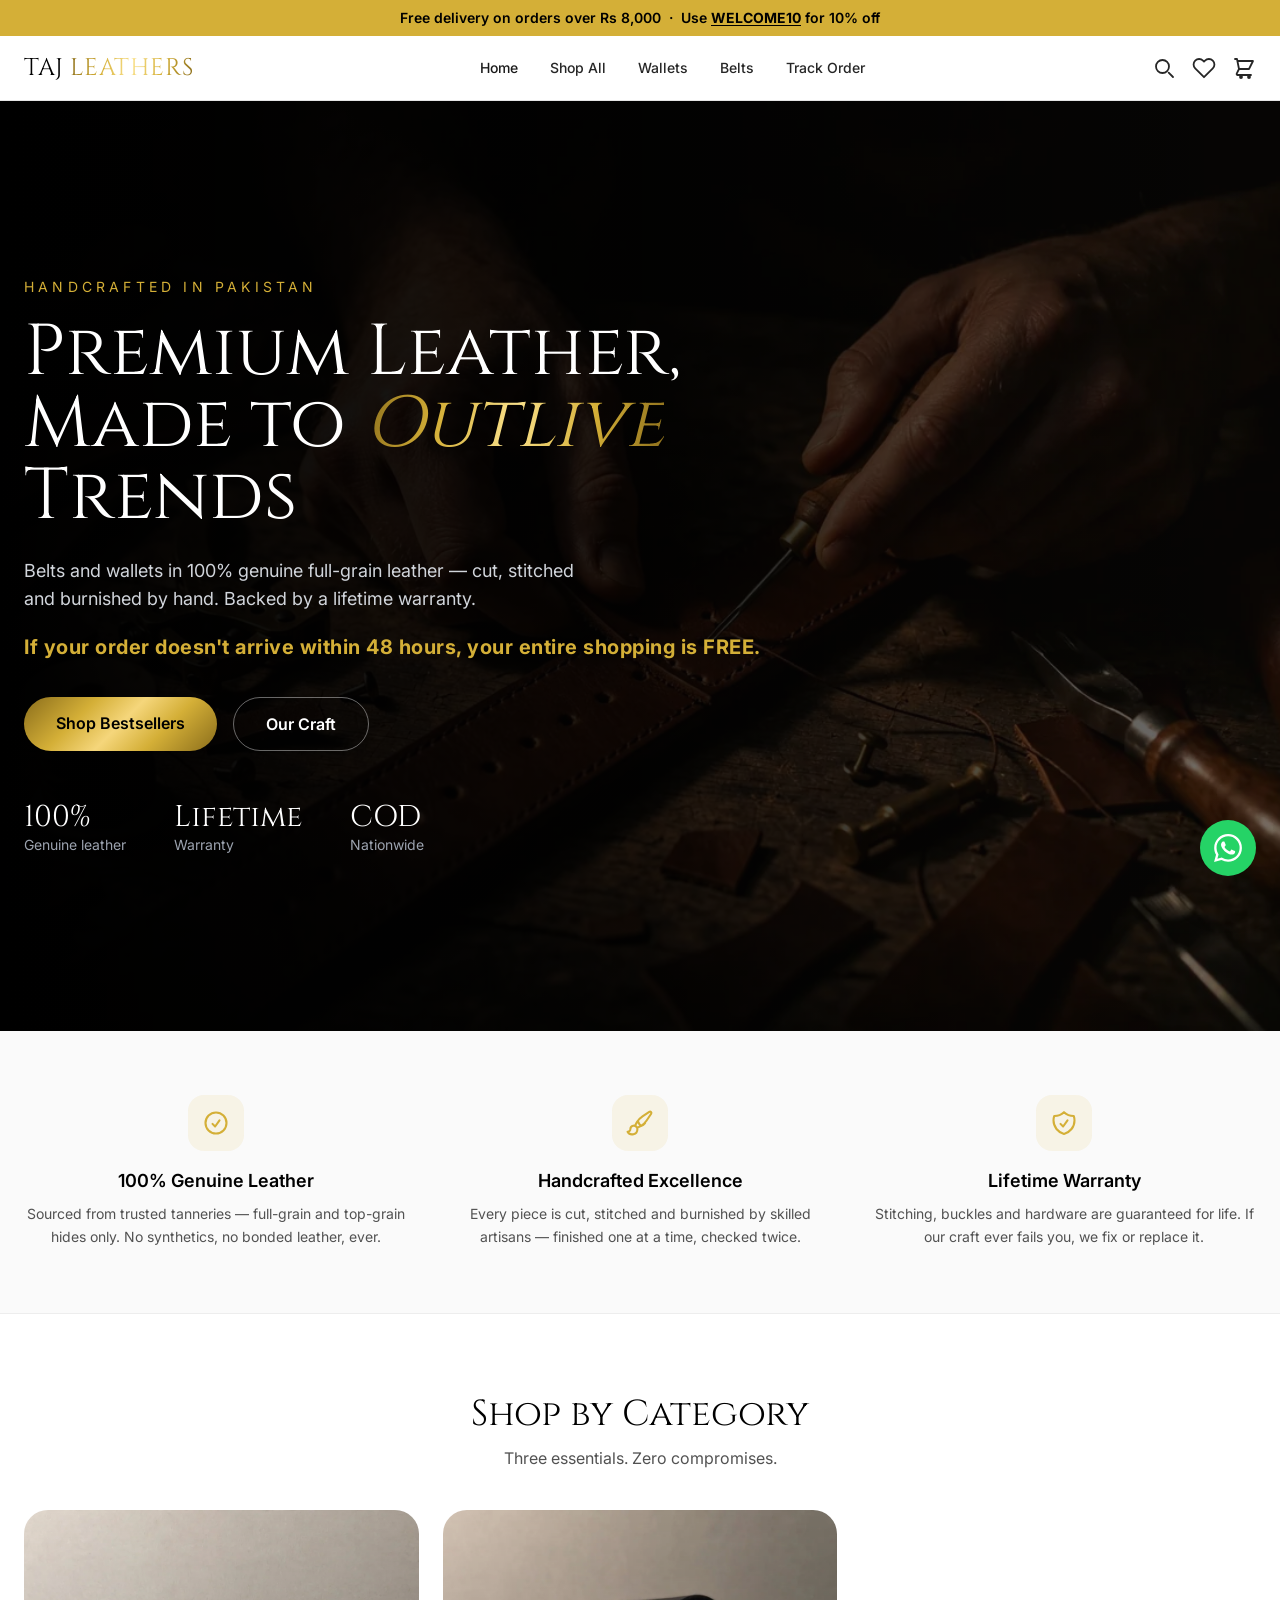
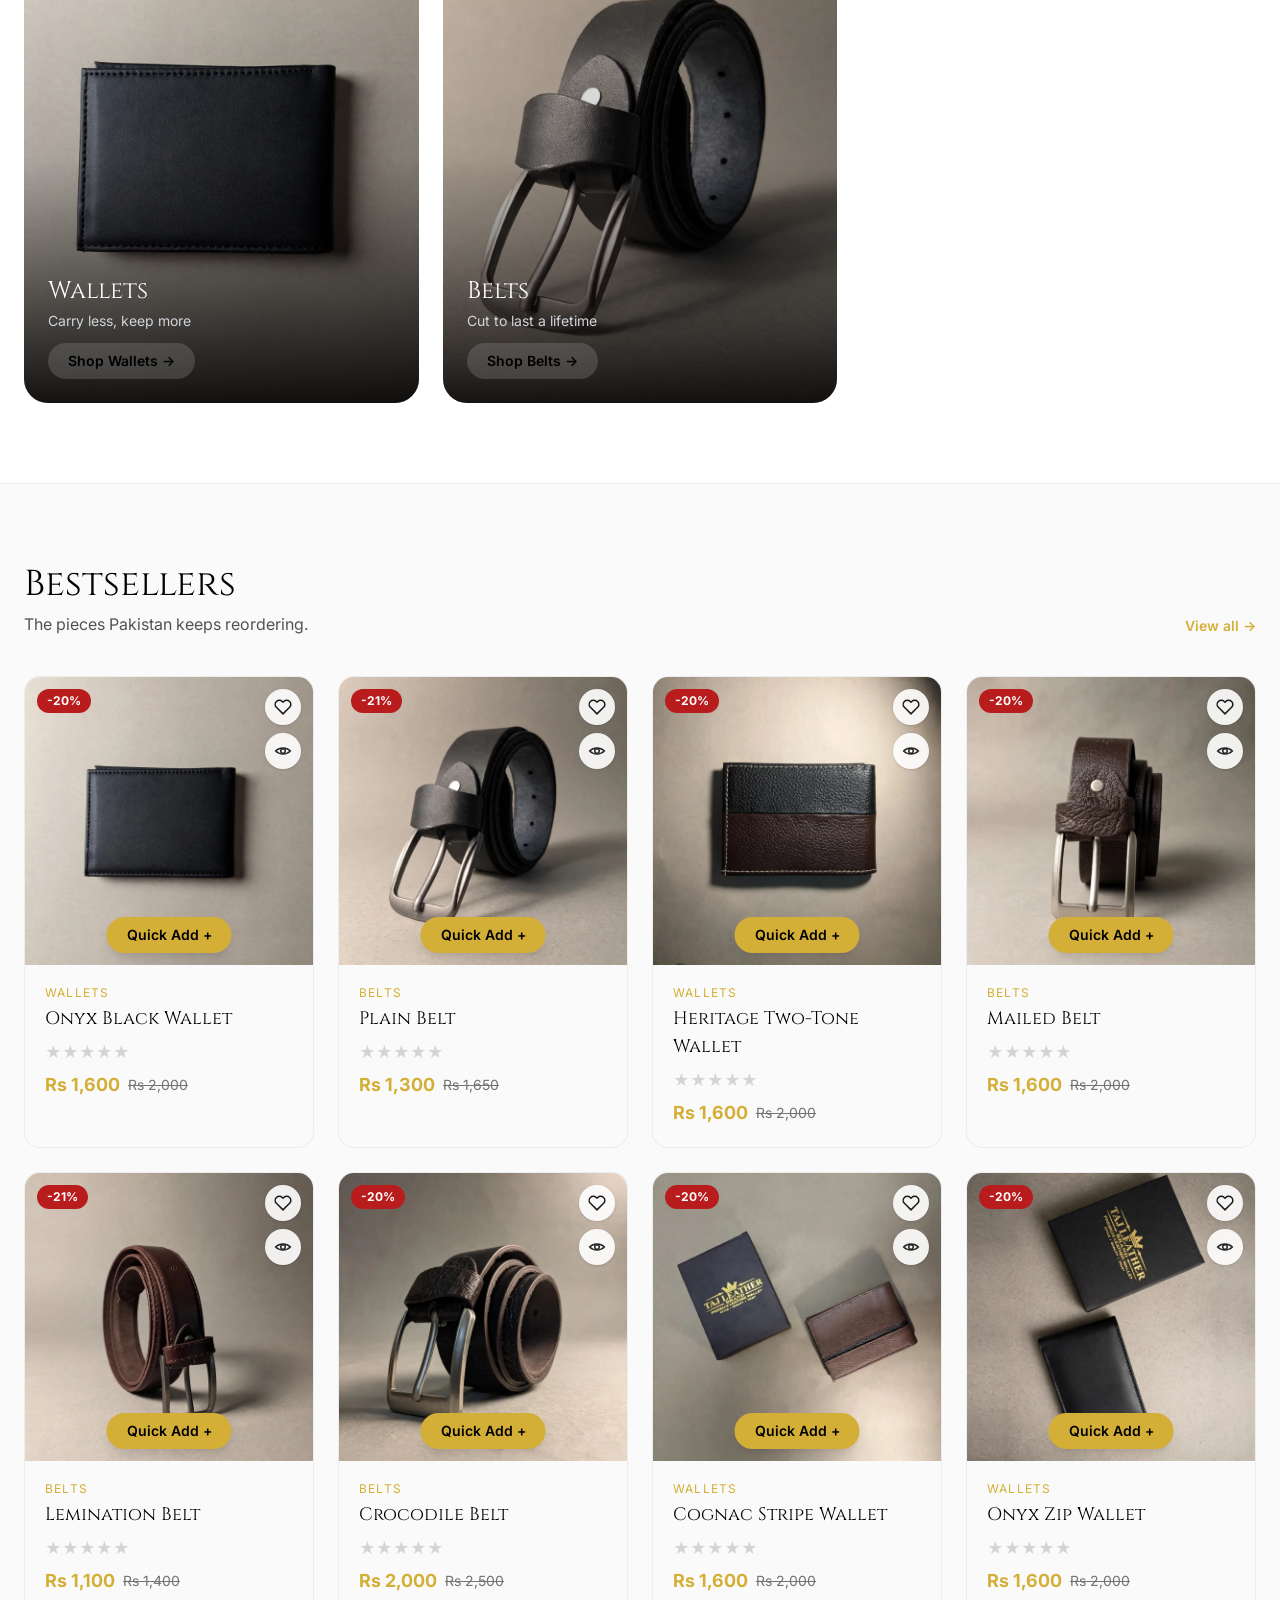
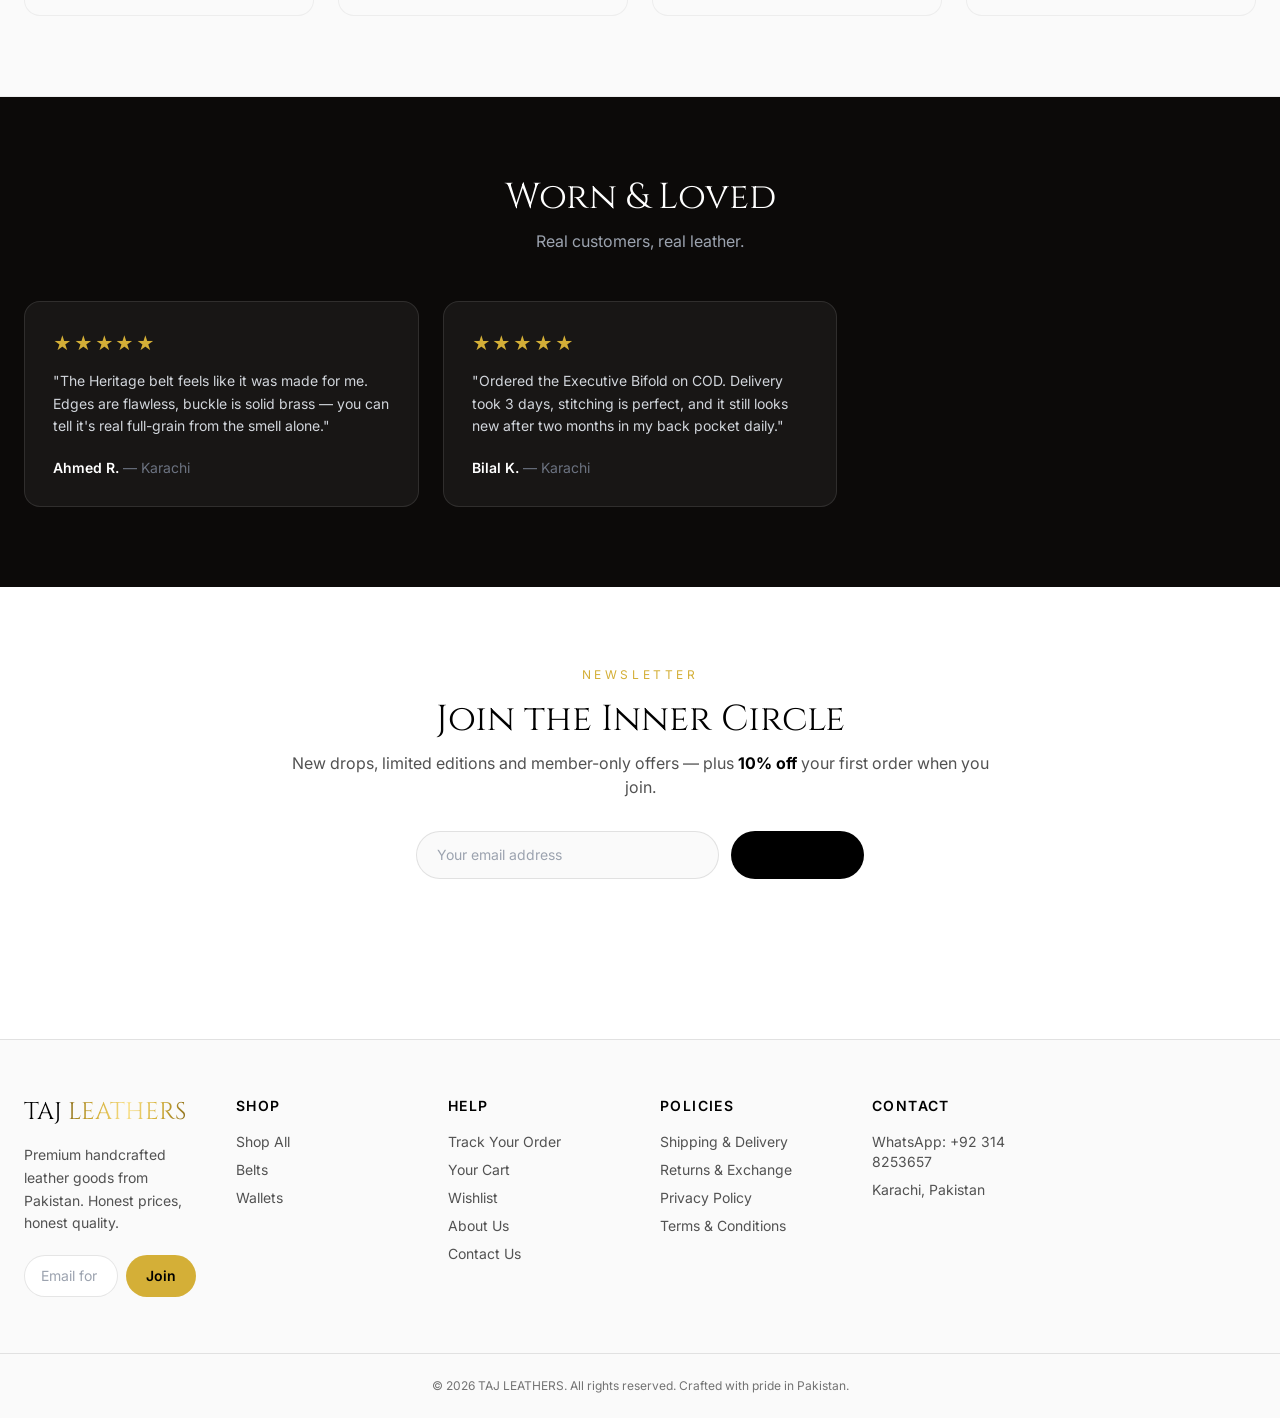
==== index.html @ 6cbc3311 "Render-blocking: fonts async (print+onload, gstatic preconnect), mobile.css media-gated with desktop" ====
<!DOCTYPE html>
<html lang="en">
<head>
<meta charset="UTF-8">
<meta name="viewport" content="width=device-width, initial-scale=1.0">
<title>TAJ LEATHERS — Premium Handcrafted Leather Belts, Wallets & Straps</title>
<meta name="description" content="TAJ LEATHERS — premium handcrafted leather belts and wallets. 100% genuine full-grain leather, lifetime warranty, cash on delivery across Pakistan.">
<meta property="og:type" content="website">
<meta property="og:site_name" content="TAJ LEATHERS">
<meta property="og:title" content="TAJ LEATHERS — Premium Handcrafted Leather Belts, Wallets & Straps">
<meta property="og:description" content="100% genuine full-grain leather goods, handcrafted in Pakistan. Lifetime warranty, cash on delivery nationwide.">
<meta property="og:image" content="https://tajleathers.pk/assets/img/hero.webp">
<meta property="og:url" content="https://tajleathers.pk/">
<meta name="twitter:card" content="summary_large_image">
<meta name="twitter:title" content="TAJ LEATHERS — Premium Handcrafted Leather Belts, Wallets & Straps">
<meta name="twitter:description" content="100% genuine full-grain leather goods, handcrafted in Pakistan. Lifetime warranty, cash on delivery nationwide.">
<meta name="twitter:image" content="https://tajleathers.pk/assets/img/hero.webp">
<link rel="canonical" href="https://tajleathers.pk/">
<link rel="icon" type="image/x-icon" href="assets/favicon.ico">
<link rel="apple-touch-icon" href="assets/apple-touch-icon.png">
<link rel="preload" as="image" href="assets/img/hero.webp" fetchpriority="high">
<link rel="stylesheet" href="assets/css/styles.css">
<style>/* mobile shell hidden on desktop; mobile.css shows it below 480px */.m-app{display:none}</style>
<link rel="stylesheet" href="assets/css/mobile.css" media="(max-width:480px)">
<link rel="preconnect" href="https://fonts.googleapis.com">
<link rel="preconnect" href="https://fonts.gstatic.com" crossorigin>
<link href="https://fonts.googleapis.com/css2?family=Cinzel:wght@500;600;700&family=Inter:wght@400;500;600;700&display=swap" rel="stylesheet" media="print" onload="this.media='all'">
<noscript><link href="https://fonts.googleapis.com/css2?family=Cinzel:wght@500;600;700&family=Inter:wght@400;500;600;700&display=swap" rel="stylesheet"></noscript>
<style>
  body { font-family: 'Inter', sans-serif; background: #ffffff; }
  .font-serif { font-family: 'Cinzel', serif; }
  .reveal { opacity: 0; transform: translateY(28px); transition: opacity .7s ease, transform .7s ease; }
  .reveal.visible { opacity: 1; transform: none; }
</style>
</head>
<body class="text-[#1a1a1a]">
<div id="site-header"></div>

<!-- HERO -->
<section class="desk-sec relative overflow-hidden bg-[#0c0a09]">
  <img src="assets/img/hero.webp" alt="Handcrafted leather goods" fetchpriority="high" decoding="async" width="1200" height="800" class="absolute inset-0 w-full h-full object-cover opacity-45">
  <div class="absolute inset-0 bg-gradient-to-r from-black via-black/70 to-transparent"></div>
  <div class="relative max-w-7xl mx-auto px-4 sm:px-6 py-32 sm:py-44">
    <p class="text-[#D4AF37] uppercase tracking-[0.3em] text-xs sm:text-sm mb-5">Handcrafted in Pakistan</p>
    <h1 class="font-serif text-5xl sm:text-6xl lg:text-7xl text-white leading-tight max-w-2xl">
      Premium Leather,<br>Made to <span class="gold-shine-text italic">Outlive</span> Trends
    </h1>
    <p class="mt-6 text-gray-300 text-base sm:text-lg max-w-xl leading-relaxed">
      Belts and wallets in 100% genuine full-grain leather —
      cut, stitched and burnished by hand. Backed by a lifetime warranty.
    </p>
    <p class="mt-5 text-[#D4AF37] font-bold text-lg sm:text-xl tracking-wide">If your order doesn't arrive within 48 hours, your entire shopping is FREE.</p>
    <div class="mt-9 flex flex-wrap gap-4">
      <a href="leathers.html" class="gold-shine-bg gold-shine-btn text-black font-semibold px-8 py-3.5 rounded-full hover:bg-[#B8860B] transition">Shop Bestsellers</a>
      <a href="about.html" class="border border-white/40 text-white font-semibold px-8 py-3.5 rounded-full hover:border-[#D4AF37] hover:text-[#D4AF37] transition">Our Craft</a>
    </div>
    <div class="mt-12 flex gap-8 sm:gap-12 text-sm">
      <div><p class="font-serif text-2xl sm:text-3xl text-white">100%</p><p class="text-gray-400">Genuine leather</p></div>
      <div><p class="font-serif text-2xl sm:text-3xl text-white">Lifetime</p><p class="text-gray-400">Warranty</p></div>
      <div><p class="font-serif text-2xl sm:text-3xl text-white">COD</p><p class="text-gray-400">Nationwide</p></div>
    </div>
  </div>
</section>

<!-- WHY CHOOSE US -->
<section class="desk-sec bg-[#fafafa] border-b border-black/5 reveal">
  <div class="max-w-7xl mx-auto px-4 sm:px-6 py-16 grid grid-cols-1 sm:grid-cols-3 gap-10 text-center">
    <div>
      <div class="w-14 h-14 mx-auto rounded-2xl bg-[#D4AF37]/10 flex items-center justify-center mb-4">
        <svg class="w-7 h-7 text-[#D4AF37]" fill="none" stroke="currentColor" stroke-width="1.8" viewBox="0 0 24 24"><path stroke-linecap="round" stroke-linejoin="round" d="M9 12.75L11.25 15 15 9.75M21 12a9 9 0 11-18 0 9 9 0 0118 0z"/></svg>
      </div>
      <h2 class="text-[#000000] font-semibold text-lg mb-2">100% Genuine Leather</h2>
      <p class="text-[#525252] text-sm leading-relaxed">Sourced from trusted tanneries — full-grain and top-grain hides only. No synthetics, no bonded leather, ever.</p>
    </div>
    <div>
      <div class="w-14 h-14 mx-auto rounded-2xl bg-[#D4AF37]/10 flex items-center justify-center mb-4">
        <svg class="w-7 h-7 text-[#D4AF37]" fill="none" stroke="currentColor" stroke-width="1.8" viewBox="0 0 24 24"><path stroke-linecap="round" stroke-linejoin="round" d="M9.53 16.122a3 3 0 00-5.78 1.128 2.25 2.25 0 01-2.4 2.245 4.5 4.5 0 008.4-2.245c0-.399-.078-.78-.22-1.128zm0 0a15.998 15.998 0 003.388-1.62m-5.043-.025a15.994 15.994 0 011.622-3.395m3.42 3.42a15.995 15.995 0 004.764-4.648l3.876-5.814a1.151 1.151 0 00-1.597-1.597L14.146 6.32a15.996 15.996 0 00-4.648 4.764m3.42 3.42a6.776 6.776 0 01-2.4-3.42m2.4 3.42a6.776 6.776 0 003.42-2.4"/></svg>
      </div>
      <h2 class="text-[#000000] font-semibold text-lg mb-2">Handcrafted Excellence</h2>
      <p class="text-[#525252] text-sm leading-relaxed">Every piece is cut, stitched and burnished by skilled artisans — finished one at a time, checked twice.</p>
    </div>
    <div>
      <div class="w-14 h-14 mx-auto rounded-2xl bg-[#D4AF37]/10 flex items-center justify-center mb-4">
        <svg class="w-7 h-7 text-[#D4AF37]" fill="none" stroke="currentColor" stroke-width="1.8" viewBox="0 0 24 24"><path stroke-linecap="round" stroke-linejoin="round" d="M9 12.75L11.25 15 15 9.75m-3-7.036A11.959 11.959 0 013.598 6 11.99 11.99 0 003 9.749c0 5.592 3.824 10.29 9 11.623 5.176-1.332 9-6.03 9-11.622 0-1.31-.21-2.571-.598-3.751h-.152c-3.196 0-6.1-1.248-8.25-3.285z"/></svg>
      </div>
      <h2 class="text-[#000000] font-semibold text-lg mb-2">Lifetime Warranty</h2>
      <p class="text-[#525252] text-sm leading-relaxed">Stitching, buckles and hardware are guaranteed for life. If our craft ever fails you, we fix or replace it.</p>
    </div>
  </div>
</section>

<!-- CATEGORIES -->
<section class="desk-sec max-w-7xl mx-auto px-4 sm:px-6 py-20 reveal">
  <h2 class="font-serif text-3xl sm:text-4xl text-[#000000] text-center mb-3">Shop by Category</h2>
  <p class="text-[#525252] text-center mb-10">Three essentials. Zero compromises.</p>
  <div class="grid grid-cols-1 sm:grid-cols-3 gap-6">
    <a href="category.html?section=leathers&cat=wallets" class="group relative rounded-3xl overflow-hidden aspect-[4/5]">
      <img src="assets/img/light/taj-wallet-1-closed-light.webp" alt="Wallets" class="w-full h-full object-cover group-hover:scale-105 transition-transform duration-500">
      <div class="absolute inset-0 bg-gradient-to-t from-black/90 via-black/20 to-transparent"></div>
      <div class="absolute bottom-0 p-6">
        <h3 class="font-serif text-2xl text-white mb-1">Wallets</h3>
        <p class="text-gray-300 text-sm mb-3">Carry less, keep more</p>
        <span class="inline-block bg-white/15 backdrop-blur text-black text-sm font-semibold px-5 py-2 rounded-full group-hover:bg-[#D4AF37] transition">Shop Wallets →</span>
      </div>
    </a>
    <a href="category.html?section=leathers&cat=belts" class="group relative rounded-3xl overflow-hidden aspect-[4/5]">
      <img src="assets/img/light/p6-belt-07-v2.webp" alt="Belts" class="w-full h-full object-cover group-hover:scale-105 transition-transform duration-500">
      <div class="absolute inset-0 bg-gradient-to-t from-black/90 via-black/20 to-transparent"></div>
      <div class="absolute bottom-0 p-6">
        <h3 class="font-serif text-2xl text-white mb-1">Belts</h3>
        <p class="text-gray-300 text-sm mb-3">Cut to last a lifetime</p>
        <span class="inline-block bg-white/15 backdrop-blur text-black text-sm font-semibold px-5 py-2 rounded-full group-hover:bg-[#D4AF37] transition">Shop Belts →</span>
      </div>
    </a>
  </div>
</section>

<!-- BESTSELLERS -->
<section class="desk-sec bg-[#fafafa] border-y border-black/5 reveal">
  <div class="max-w-7xl mx-auto px-4 sm:px-6 py-20">
    <div class="flex items-end justify-between mb-10">
      <div>
        <h2 class="font-serif text-3xl sm:text-4xl text-[#000000] mb-2">Bestsellers</h2>
        <p class="text-[#525252]">The pieces Pakistan keeps reordering.</p>
      </div>
      <a href="leathers.html" class="text-[#D4AF37] font-semibold text-sm hover:underline whitespace-nowrap">View all →</a>
    </div>
    <div id="best-grid" class="grid grid-cols-2 lg:grid-cols-4 gap-4 sm:gap-6"></div>
  </div>
</section>

<!-- TESTIMONIALS -->
<section class="desk-sec bg-[#0c0a09] reveal">
  <div class="max-w-7xl mx-auto px-4 sm:px-6 py-20">
    <h2 class="font-serif text-3xl sm:text-4xl text-white text-center mb-3">Worn &amp; Loved</h2>
    <p class="text-gray-400 text-center mb-12">Real customers, real leather.</p>
    <div class="grid grid-cols-1 md:grid-cols-3 gap-6">
      <div class="bg-white/5 border border-white/10 rounded-2xl p-7">
        <div class="text-[#D4AF37] mb-3 text-lg tracking-widest">★★★★★</div>
        <p class="text-gray-300 text-sm leading-relaxed mb-5">"The Heritage belt feels like it was made for me. Edges are flawless, buckle is solid brass — you can tell it's real full-grain from the smell alone."</p>
        <p class="text-white font-semibold text-sm">Ahmed R. <span class="text-gray-500 font-normal">— Karachi</span></p>
      </div>
      <div class="bg-white/5 border border-white/10 rounded-2xl p-7">
        <div class="text-[#D4AF37] mb-3 text-lg tracking-widest">★★★★★</div>
        <p class="text-gray-300 text-sm leading-relaxed mb-5">"Ordered the Executive Bifold on COD. Delivery took 3 days, stitching is perfect, and it still looks new after two months in my back pocket daily."</p>
        <p class="text-white font-semibold text-sm">Bilal K. <span class="text-gray-500 font-normal">— Karachi</span></p>
      </div>
    </div>
  </div>
</section>

<!-- NEWSLETTER -->
<section class="desk-sec reveal">
  <div class="max-w-3xl mx-auto px-4 sm:px-6 py-20 text-center">
    <p class="text-[#D4AF37] uppercase tracking-[0.3em] text-xs mb-4">Newsletter</p>
    <h2 class="font-serif text-3xl sm:text-4xl text-[#000000] mb-3">Join the Inner Circle</h2>
    <p class="text-[#525252] mb-8">New drops, limited editions and member-only offers — plus <strong class="text-[#000000]">10% off</strong> your first order when you join.</p>
    <form id="home-news" class="flex flex-col sm:flex-row gap-3 max-w-md mx-auto" onsubmit="return homeNews(event)">
      <input type="email" required placeholder="Your email address" class="flex-1 bg-[#fafafa] border border-black/10 rounded-full px-5 py-3 text-sm focus:outline-none focus:border-[#D4AF37]">
      <button class="bg-[#000000] text-black font-semibold px-7 py-3 rounded-full hover:bg-[#D4AF37] transition whitespace-nowrap">Subscribe</button>
    </form>
    <p id="home-news-ok" class="hidden text-[#D4AF37] text-sm mt-4 font-medium">Welcome to the circle! Use code <strong>WELCOME10</strong> at checkout.</p>
  </div>
</section>

<div id="site-footer"></div>
<div class="m-app m-home" id="m-home"></div>
<script src="assets/js/products.js"></script>
<script src="assets/js/store.js"></script>
<script src="assets/js/app.js"></script>
<script>
renderChrome("gateway");
// bestsellers: mix across categories
(function () {
  const picks = ["wallet-onyx", "belt-plain", "wallet-twotone", "belt-mailed", "belt-lemination", "belt-crocodile", "wallet-stripe", "wallet-onyx-zip"];
  const grid = document.getElementById("best-grid");
  grid.innerHTML = picks.map(id => {
    const p = PRODUCTS.find(x => x.id === id);
    return p ? productCard(p) : "";
  }).join("");
})();
// reveal on scroll
(function () {
  const io = new IntersectionObserver(es => es.forEach(e => {
    if (e.isIntersecting) { e.target.classList.add("visible"); io.unobserve(e.target); }
  }), { threshold: 0.12 });
  document.querySelectorAll(".reveal").forEach(el => io.observe(el));
})();
function homeNews(e) {
  e.preventDefault();
  document.getElementById("home-news-ok").classList.remove("hidden");
  document.getElementById("home-news").reset();
  return false;
}
</script>
<script>
/* ---------- mobile home UI (phones only, artifact design + real data) ---------- */
(function () {
  const root = document.getElementById("m-home");
  if (!root) return;
  const picks = ["wallet-onyx", "belt-plain", "wallet-twotone", "belt-mailed", "belt-lemination", "belt-crocodile", "wallet-stripe", "wallet-onyx-zip"];
  const prods = picks.map(id => PRODUCTS.find(x => x.id === id)).filter(Boolean);
  let mFilter = "all";
  const disc = p => Math.round((1 - p.price / p.oldPrice) * 100);
  const heartSvg = '<svg viewBox="0 0 24 24"><path d="M12 21s-7-4.5-9.3-9A5.2 5.2 0 0 1 12 6.5 5.2 5.2 0 0 1 21.3 12C19 16.5 12 21 12 21z"/></svg>';
  const searchSvg = '<svg viewBox="0 0 24 24"><circle cx="11" cy="11" r="7"/><path d="m20 20-3.5-3.5"/></svg>';
  const cartSvg = '<svg viewBox="0 0 24 24"><path d="M6 7h12l1 13H5L6 7z"/><path d="M9 7a3 3 0 0 1 6 0"/></svg>';
  const card = p => `
    <article class="pc">
      <div class="im">
        ${p.oldPrice > p.price ? `<span class="badge">-${disc(p)}%</span>` : ""}
        <button class="heart" data-wish="${p.id}" aria-pressed="${isWished(p.id)}" aria-label="Save ${p.name}" onclick="toggleWish('${p.id}')">${heartSvg}</button>
        <a href="product.html?section=${p.section}&id=${p.id}"><img src="assets/img/${p.img}" alt="${p.name}" loading="lazy"></a>
      </div>
      <div class="pb">
        <em>${CATS[p.cat].name}</em>
        <h3><a href="product.html?section=${p.section}&id=${p.id}">${p.name}</a></h3>
        <div class="pr"><b>${fmt(p.price)}</b>${p.oldPrice > p.price ? `<s>${fmt(p.oldPrice)}</s>` : ""}</div>
        <button class="add" onclick="quickAdd('${p.id}')">Add to cart</button>
      </div>
    </article>`;
  function renderGrid() {
    const list = prods.filter(p => mFilter === "all" || p.cat === mFilter);
    document.getElementById("m-grid").innerHTML = list.map(card).join("");
    document.querySelectorAll("#m-home .pill").forEach(b =>
      b.setAttribute("aria-pressed", String(b.dataset.f === mFilter)));
  }
  window.mSetFilter = f => { mFilter = f; renderGrid(); };
  window.mClaim = () => { const r = setPromo("WELCOME10"); toast(r.msg); };
  root.innerHTML = `
  <div class="ann">Free delivery on orders over Rs 8,000</div>
  <header>
    <a class="logo" href="#m-top" aria-label="Taj Leathers home">TAJ <b>LEATHERS</b></a>
    <div class="ic">
      <button aria-label="Search" onclick="openSearch()">${searchSvg}</button>
      <a href="cart.html" aria-label="Cart">${cartSvg}<span class="dot cart-count">0</span></a>
    </div>
  </header>
  <div class="hero" id="m-top">
    <div class="coil" aria-hidden="true"></div>
    <small>Handcrafted in Karachi, Pakistan</small>
    <h1>Premium leather, made to outlive trends.</h1>
    <p>Belts and wallets in 100% genuine full-grain leather — cut, stitched and burnished by hand. Backed by a lifetime warranty.</p>
    <div class="g48"><svg viewBox="0 0 24 24"><path d="M3 6h11v10H3zM14 9h4l3 3v4h-7"/><circle cx="7" cy="17" r="2"/><circle cx="17" cy="17" r="2"/></svg><span>If your order doesn’t arrive within 48 hours, your entire shopping is FREE.</span></div>
    <div class="btns"><a class="btn gold" href="#m-best">Shop bestsellers</a><a class="btn ghost" href="#m-craft">Our craft</a></div>
    <div class="stats"><div>100%<span>Genuine leather</span></div><div>Lifetime<span>Warranty</span></div><div>COD<span>Nationwide</span></div></div>
  </div>
  <div class="chips" id="m-craft">
    <div class="chip"><i></i>Full-grain hides only</div>
    <div class="chip"><i></i>Hand-stitched in Karachi</div>
    <div class="chip"><i></i>Lifetime warranty</div>
    <div class="chip"><i></i>7-day easy exchange</div>
    <div class="chip"><i></i>Pay on delivery</div>
  </div>
  <section>
    <div class="sh"><h2>Shop by category</h2></div>
    <div class="cats">
      <a class="cat" href="category.html?section=leathers&cat=belts"><img src="assets/img/light/p6-belt-07-v2.webp" alt="Belts"><h3>Belts</h3><span>Cut to last a lifetime</span></a>
      <a class="cat w" href="category.html?section=leathers&cat=wallets"><img src="assets/img/light/taj-wallet-1-closed-light.webp" alt="Wallets"><h3>Wallets</h3><span>Carry less, keep more</span></a>
    </div>
  </section>
  <section id="m-best">
    <div class="sh"><h2>Bestsellers</h2><a href="leathers.html">View all</a></div>
    <div class="pills" role="group" aria-label="Filter products">
      <button class="pill" data-f="all" aria-pressed="true" onclick="mSetFilter('all')">All</button>
      <button class="pill" data-f="wallets" aria-pressed="false" onclick="mSetFilter('wallets')">Wallets</button>
      <button class="pill" data-f="belts" aria-pressed="false" onclick="mSetFilter('belts')">Belts</button>
    </div>
    <div class="grid" id="m-grid"></div>
  </section>
  <div class="band">
    <h2>Delivered in 48 hours, or your order is free.</h2>
    <p>Dispatch within 24 hours of confirmation. Cash on delivery across Pakistan.</p>
    <a class="btn gold" href="#m-best">Start shopping</a>
  </div>
  <section>
    <div class="sh"><h2>Worn &amp; loved</h2></div>
    <div class="rv">
      <div class="rc"><div class="st">★★★★★</div><q>The Heritage belt feels like it was made for me. Edges are flawless, buckle is solid brass — you can tell it’s real full-grain from the smell alone.</q><span><b>Ahmed R.</b> · Karachi</span></div>
      <div class="rc"><div class="st">★★★★★</div><q>Ordered the Executive Bifold on COD. Delivery took 3 days, stitching is perfect, and it still looks new after two months in my back pocket daily.</q><span><b>Bilal K.</b> · Karachi</span></div>
    </div>
  </section>
  <div class="nl">
    <h2>Get 10% off your first order.</h2>
    <p>Early access to limited runs and workshop stories. One email a week, no spam.</p>
    <input type="email" placeholder="Your email address" aria-label="Email address">
    <button class="btn gold" onclick="mClaim()">Claim 10% off</button>
  </div>
  <footer>
    <details><summary>Shop</summary><a href="leathers.html">Shop all</a><a href="category.html?section=leathers&cat=belts">Belts</a><a href="category.html?section=leathers&cat=wallets">Wallets</a></details>
    <details><summary>Help</summary><a href="track.html">Track your order</a><a href="wishlist.html">Wishlist</a><a href="about.html">About us</a><a href="contact.html">Contact us</a></details>
    <details><summary>Policies</summary><a href="shipping.html">Shipping &amp; delivery</a><a href="returns.html">Returns &amp; exchange</a><a href="privacy.html">Privacy policy</a><a href="terms.html">Terms &amp; conditions</a></details>
    <details><summary>Contact</summary><p>WhatsApp: +92 314 8253657</p><p>Mon–Sat, 9 AM – 9 PM · Karachi, Pakistan</p></details>
    <div class="copy">© 2026 Taj Leathers. Crafted with pride in Pakistan.</div>
  </footer>
  <nav class="tabs" aria-label="Main">
    <a class="tab on" href="#m-top"><svg viewBox="0 0 24 24"><path d="M3 11l9-8 9 8v9a1 1 0 0 1-1 1h-5v-6H9v6H4a1 1 0 0 1-1-1z"/></svg>Home</a>
    <a class="tab" href="leathers.html"><svg viewBox="0 0 24 24"><rect x="3" y="3" width="7" height="7" rx="1.5"/><rect x="14" y="3" width="7" height="7" rx="1.5"/><rect x="3" y="14" width="7" height="7" rx="1.5"/><rect x="14" y="14" width="7" height="7" rx="1.5"/></svg>Shop</a>
    <a class="tab" href="wishlist.html"><svg viewBox="0 0 24 24"><path d="M12 21s-7-4.5-9.3-9A5.2 5.2 0 0 1 12 6.5 5.2 5.2 0 0 1 21.3 12C19 16.5 12 21 12 21z"/></svg>Wishlist</a>
    <a class="tab" href="cart.html"><svg viewBox="0 0 24 24"><path d="M6 7h12l1 13H5L6 7z"/><path d="M9 7a3 3 0 0 1 6 0"/></svg>Cart<span class="dot cart-count">0</span></a>
  </nav>
  <a class="wa" href="https://wa.me/923148253657" aria-label="Chat on WhatsApp"><svg viewBox="0 0 24 24"><path d="M12 2a10 10 0 0 0-8.6 15L2 22l5.2-1.4A10 10 0 1 0 12 2zm5.2 14.1c-.2.6-1.300 1.200-1.800 1.200-.5.1-1 .2-3.300-.7-2.800-1.100-4.600-4-4.700-4.200-.1-.2-1.100-1.500-1.100-2.800s.7-2 1-2.300c.2-.3.500-.3.700-.3h.5c.2 0 .4 0 .6.500l.8 2c.1.200.1.400 0 .5l-.4.600c-.2.200-.3.300-.1.600.2.300.8 1.300 1.700 2.100 1.200 1 2.100 1.300 2.400 1.500.3.100.5.100.6-.1l.9-1.100c.2-.3.400-.2.600-.1l1.900.9c.3.100.5.200.5.300.1.200.1.800-.1 1.400z"/></svg></a>`;
  renderGrid();
  updateCartBadge(); updateWishBadge();
  document.addEventListener("taj:catalog-updated", renderGrid);
})();
</script>
<!-- Agentation Visual Feedback & Annotation Toolbar -->
<script>(function(){try{var p=new URLSearchParams(location.search);if(p.has("edit")||p.has("dev")||p.has("agentation")||location.hash.indexOf("edit")>-1||location.search.indexOf("edit")>-1||sessionStorage.getItem("agentation_active")==="true"){var s=document.createElement("script");s.src="assets/js/agentation-widget.js";s.defer=true;document.head.appendChild(s);}}catch(e){}})();</script>
</body>
</html>
---- assets/css/styles.css ----
*,:after,:before{--tw-border-spacing-x:0;--tw-border-spacing-y:0;--tw-translate-x:0;--tw-translate-y:0;--tw-rotate:0;--tw-skew-x:0;--tw-skew-y:0;--tw-scale-x:1;--tw-scale-y:1;--tw-pan-x: ;--tw-pan-y: ;--tw-pinch-zoom: ;--tw-scroll-snap-strictness:proximity;--tw-gradient-from-position: ;--tw-gradient-via-position: ;--tw-gradient-to-position: ;--tw-ordinal: ;--tw-slashed-zero: ;--tw-numeric-figure: ;--tw-numeric-spacing: ;--tw-numeric-fraction: ;--tw-ring-inset: ;--tw-ring-offset-width:0px;--tw-ring-offset-color:#fff;--tw-ring-color:rgba(59,130,246,.5);--tw-ring-offset-shadow:0 0 #0000;--tw-ring-shadow:0 0 #0000;--tw-shadow:0 0 #0000;--tw-shadow-colored:0 0 #0000;--tw-blur: ;--tw-brightness: ;--tw-contrast: ;--tw-grayscale: ;--tw-hue-rotate: ;--tw-invert: ;--tw-saturate: ;--tw-sepia: ;--tw-drop-shadow: ;--tw-backdrop-blur: ;--tw-backdrop-brightness: ;--tw-backdrop-contrast: ;--tw-backdrop-grayscale: ;--tw-backdrop-hue-rotate: ;--tw-backdrop-invert: ;--tw-backdrop-opacity: ;--tw-backdrop-saturate: ;--tw-backdrop-sepia: ;--tw-contain-size: ;--tw-contain-layout: ;--tw-contain-paint: ;--tw-contain-style: }::backdrop{--tw-border-spacing-x:0;--tw-border-spacing-y:0;--tw-translate-x:0;--tw-translate-y:0;--tw-rotate:0;--tw-skew-x:0;--tw-skew-y:0;--tw-scale-x:1;--tw-scale-y:1;--tw-pan-x: ;--tw-pan-y: ;--tw-pinch-zoom: ;--tw-scroll-snap-strictness:proximity;--tw-gradient-from-position: ;--tw-gradient-via-position: ;--tw-gradient-to-position: ;--tw-ordinal: ;--tw-slashed-zero: ;--tw-numeric-figure: ;--tw-numeric-spacing: ;--tw-numeric-fraction: ;--tw-ring-inset: ;--tw-ring-offset-width:0px;--tw-ring-offset-color:#fff;--tw-ring-color:rgba(59,130,246,.5);--tw-ring-offset-shadow:0 0 #0000;--tw-ring-shadow:0 0 #0000;--tw-shadow:0 0 #0000;--tw-shadow-colored:0 0 #0000;--tw-blur: ;--tw-brightness: ;--tw-contrast: ;--tw-grayscale: ;--tw-hue-rotate: ;--tw-invert: ;--tw-saturate: ;--tw-sepia: ;--tw-drop-shadow: ;--tw-backdrop-blur: ;--tw-backdrop-brightness: ;--tw-backdrop-contrast: ;--tw-backdrop-grayscale: ;--tw-backdrop-hue-rotate: ;--tw-backdrop-invert: ;--tw-backdrop-opacity: ;--tw-backdrop-saturate: ;--tw-backdrop-sepia: ;--tw-contain-size: ;--tw-contain-layout: ;--tw-contain-paint: ;--tw-contain-style: }/*! tailwindcss v3.4.19 | MIT License | https://tailwindcss.com*/*,:after,:before{box-sizing:border-box;border:0 solid #e5e7eb}:after,:before{--tw-content:""}:host,html{line-height:1.5;-webkit-text-size-adjust:100%;-moz-tab-size:4;-o-tab-size:4;tab-size:4;font-family:ui-sans-serif,system-ui,sans-serif,Apple Color Emoji,Segoe UI Emoji,Segoe UI Symbol,Noto Color Emoji;font-feature-settings:normal;font-variation-settings:normal;-webkit-tap-highlight-color:transparent}body{margin:0;line-height:inherit}hr{height:0;color:inherit;border-top-width:1px}abbr:where([title]){-webkit-text-decoration:underline dotted;text-decoration:underline dotted}h1,h2,h3,h4,h5,h6{font-size:inherit;font-weight:inherit}a{color:inherit;text-decoration:inherit}b,strong{font-weight:bolder}code,kbd,pre,samp{font-family:ui-monospace,SFMono-Regular,Menlo,Monaco,Consolas,Liberation Mono,Courier New,monospace;font-feature-settings:normal;font-variation-settings:normal;font-size:1em}small{font-size:80%}sub,sup{font-size:75%;line-height:0;position:relative;vertical-align:baseline}sub{bottom:-.25em}sup{top:-.5em}table{text-indent:0;border-color:inherit;border-collapse:collapse}button,input,optgroup,select,textarea{font-family:inherit;font-feature-settings:inherit;font-variation-settings:inherit;font-size:100%;font-weight:inherit;line-height:inherit;letter-spacing:inherit;color:inherit;margin:0;padding:0}button,select{text-transform:none}button,input:where([type=button]),input:where([type=reset]),input:where([type=submit]){-webkit-appearance:button;background-color:transparent;background-image:none}:-moz-focusring{outline:auto}:-moz-ui-invalid{box-shadow:none}progress{vertical-align:baseline}::-webkit-inner-spin-button,::-webkit-outer-spin-button{height:auto}[type=search]{-webkit-appearance:textfield;outline-offset:-2px}::-webkit-search-decoration{-webkit-appearance:none}::-webkit-file-upload-button{-webkit-appearance:button;font:inherit}summary{display:list-item}blockquote,dd,dl,figure,h1,h2,h3,h4,h5,h6,hr,p,pre{margin:0}fieldset{margin:0}fieldset,legend{padding:0}menu,ol,ul{list-style:none;margin:0;padding:0}dialog{padding:0}textarea{resize:vertical}input::-moz-placeholder,textarea::-moz-placeholder{opacity:1;color:#9ca3af}input::placeholder,textarea::placeholder{opacity:1;color:#9ca3af}[role=button],button{cursor:pointer}:disabled{cursor:default}audio,canvas,embed,iframe,img,object,svg,video{display:block;vertical-align:middle}img,video{max-width:100%;height:auto}[hidden]:where(:not([hidden=until-found])){display:none}.pointer-events-none{pointer-events:none}.visible{visibility:visible}.fixed{position:fixed}.absolute{position:absolute}.relative{position:relative}.sticky{position:sticky}.inset-0{inset:0}.-right-2{right:-.5rem}.-top-2{top:-.5rem}.bottom-0{bottom:0}.bottom-24{bottom:6rem}.bottom-3{bottom:.75rem}.bottom-6{bottom:1.5rem}.left-1\/2{left:50%}.left-3{left:.75rem}.left-4{left:1rem}.right-3{right:.75rem}.right-6{right:1.5rem}.top-0{top:0}.top-3{top:.75rem}.top-4{top:1rem}.z-50{z-index:50}.z-\[100\]{z-index:100}.z-\[120\]{z-index:120}.order-1{order:1}.order-2{order:2}.order-3{order:3}.order-4{order:4}.col-span-2{grid-column:span 2/span 2}.mx-auto{margin-left:auto;margin-right:auto}.mb-0\.5{margin-bottom:.125rem}.mb-1{margin-bottom:.25rem}.mb-10{margin-bottom:2.5rem}.mb-12{margin-bottom:3rem}.mb-2{margin-bottom:.5rem}.mb-2\.5{margin-bottom:.625rem}.mb-3{margin-bottom:.75rem}.mb-4{margin-bottom:1rem}.mb-5{margin-bottom:1.25rem}.mb-6{margin-bottom:1.5rem}.mb-7{margin-bottom:1.75rem}.mb-8{margin-bottom:2rem}.ml-1{margin-left:.25rem}.ml-1\.5{margin-left:.375rem}.ml-2{margin-left:.5rem}.mt-1{margin-top:.25rem}.mt-1\.5{margin-top:.375rem}.mt-10{margin-top:2.5rem}.mt-12{margin-top:3rem}.mt-2{margin-top:.5rem}.mt-20{margin-top:5rem}.mt-3{margin-top:.75rem}.mt-4{margin-top:1rem}.mt-5{margin-top:1.25rem}.mt-6{margin-top:1.5rem}.mt-8{margin-top:2rem}.mt-9{margin-top:2.25rem}.block{display:block}.inline-block{display:inline-block}.flex{display:flex}.inline-flex{display:inline-flex}.grid{display:grid}.contents{display:contents}.hidden{display:none}.aspect-\[4\/3\]{aspect-ratio:4/3}.aspect-\[4\/5\]{aspect-ratio:4/5}.aspect-square{aspect-ratio:1/1}.h-10{height:2.5rem}.h-11{height:2.75rem}.h-12{height:3rem}.h-14{height:3.5rem}.h-16{height:4rem}.h-2{height:.5rem}.h-20{height:5rem}.h-5{height:1.25rem}.h-6{height:1.5rem}.h-7{height:1.75rem}.h-8{height:2rem}.h-9{height:2.25rem}.h-\[18px\]{height:18px}.h-\[52px\]{height:52px}.h-full{height:100%}.max-h-64{max-height:16rem}.max-h-\[60vh\]{max-height:60vh}.max-h-\[92dvh\]{max-height:92dvh}.min-h-\[280px\]{min-height:280px}.min-h-\[52px\]{min-height:52px}.w-10{width:2.5rem}.w-11{width:2.75rem}.w-12{width:3rem}.w-14{width:3.5rem}.w-16{width:4rem}.w-20{width:5rem}.w-32{width:8rem}.w-5{width:1.25rem}.w-6{width:1.5rem}.w-7{width:1.75rem}.w-8{width:2rem}.w-9{width:2.25rem}.w-\[18px\]{width:18px}.w-\[52px\]{width:52px}.w-full{width:100%}.min-w-0{min-width:0}.max-w-2xl{max-width:42rem}.max-w-3xl{max-width:48rem}.max-w-4xl{max-width:56rem}.max-w-5xl{max-width:64rem}.max-w-6xl{max-width:72rem}.max-w-7xl{max-width:80rem}.max-w-lg{max-width:32rem}.max-w-md{max-width:28rem}.max-w-xl{max-width:36rem}.flex-1{flex:1 1 0%}.shrink-0{flex-shrink:0}.-translate-x-1\/2{--tw-translate-x:-50%}.-translate-x-1\/2,.translate-y-4{transform:translate(var(--tw-translate-x),var(--tw-translate-y)) rotate(var(--tw-rotate)) skewX(var(--tw-skew-x)) skewY(var(--tw-skew-y)) scaleX(var(--tw-scale-x)) scaleY(var(--tw-scale-y))}.translate-y-4{--tw-translate-y:1rem}.transform{transform:translate(var(--tw-translate-x),var(--tw-translate-y)) rotate(var(--tw-rotate)) skewX(var(--tw-skew-x)) skewY(var(--tw-skew-y)) scaleX(var(--tw-scale-x)) scaleY(var(--tw-scale-y))}.cursor-pointer{cursor:pointer}.list-disc{list-style-type:disc}.grid-cols-1{grid-template-columns:repeat(1,minmax(0,1fr))}.grid-cols-2{grid-template-columns:repeat(2,minmax(0,1fr))}.flex-col{flex-direction:column}.flex-wrap{flex-wrap:wrap}.items-start{align-items:flex-start}.items-end{align-items:flex-end}.items-center{align-items:center}.justify-center{justify-content:center}.justify-between{justify-content:space-between}.gap-1{gap:.25rem}.gap-10{gap:2.5rem}.gap-2{gap:.5rem}.gap-3{gap:.75rem}.gap-4{gap:1rem}.gap-5{gap:1.25rem}.gap-6{gap:1.5rem}.gap-8{gap:2rem}.space-y-1\.5>:not([hidden])~:not([hidden]){--tw-space-y-reverse:0;margin-top:calc(.375rem*(1 - var(--tw-space-y-reverse)));margin-bottom:calc(.375rem*var(--tw-space-y-reverse))}.space-y-2>:not([hidden])~:not([hidden]){--tw-space-y-reverse:0;margin-top:calc(.5rem*(1 - var(--tw-space-y-reverse)));margin-bottom:calc(.5rem*var(--tw-space-y-reverse))}.space-y-3>:not([hidden])~:not([hidden]){--tw-space-y-reverse:0;margin-top:calc(.75rem*(1 - var(--tw-space-y-reverse)));margin-bottom:calc(.75rem*var(--tw-space-y-reverse))}.space-y-4>:not([hidden])~:not([hidden]){--tw-space-y-reverse:0;margin-top:calc(1rem*(1 - var(--tw-space-y-reverse)));margin-bottom:calc(1rem*var(--tw-space-y-reverse))}.space-y-5>:not([hidden])~:not([hidden]){--tw-space-y-reverse:0;margin-top:calc(1.25rem*(1 - var(--tw-space-y-reverse)));margin-bottom:calc(1.25rem*var(--tw-space-y-reverse))}.space-y-6>:not([hidden])~:not([hidden]){--tw-space-y-reverse:0;margin-top:calc(1.5rem*(1 - var(--tw-space-y-reverse)));margin-bottom:calc(1.5rem*var(--tw-space-y-reverse))}.overflow-auto{overflow:auto}.overflow-hidden{overflow:hidden}.overflow-x-auto{overflow-x:auto}.truncate{overflow:hidden;text-overflow:ellipsis}.truncate,.whitespace-nowrap{white-space:nowrap}.rounded{border-radius:.25rem}.rounded-2xl{border-radius:1rem}.rounded-3xl{border-radius:1.5rem}.rounded-full{border-radius:9999px}.rounded-lg{border-radius:.5rem}.rounded-xl{border-radius:.75rem}.rounded-r-xl{border-top-right-radius:.75rem;border-bottom-right-radius:.75rem}.border{border-width:1px}.border-y{border-top-width:1px}.border-b,.border-y{border-bottom-width:1px}.border-l-4{border-left-width:4px}.border-t{border-top-width:1px}.border-\[\#D4AF37\]{--tw-border-opacity:1;border-color:rgb(212 175 55/var(--tw-border-opacity,1))}.border-\[\#D4AF37\]\/40{border-color:rgba(212,175,55,.4)}.border-\[\#D4AF37\]\/60{border-color:rgba(212,175,55,.6)}.border-black\/10{border-color:rgba(0,0,0,.1)}.border-black\/15{border-color:rgba(0,0,0,.15)}.border-black\/20{border-color:rgba(0,0,0,.2)}.border-black\/5{border-color:rgba(0,0,0,.05)}.border-red-200{--tw-border-opacity:1;border-color:rgb(254 202 202/var(--tw-border-opacity,1))}.border-white\/10{border-color:hsla(0,0%,100%,.1)}.border-white\/20{border-color:hsla(0,0%,100%,.2)}.border-white\/40{border-color:hsla(0,0%,100%,.4)}.bg-\[\#000000\]{--tw-bg-opacity:1;background-color:rgb(0 0 0/var(--tw-bg-opacity,1))}.bg-\[\#0c0a09\]{--tw-bg-opacity:1;background-color:rgb(12 10 9/var(--tw-bg-opacity,1))}.bg-\[\#25D366\]{--tw-bg-opacity:1;background-color:rgb(37 211 102/var(--tw-bg-opacity,1))}.bg-\[\#D4AF37\]{--tw-bg-opacity:1;background-color:rgb(212 175 55/var(--tw-bg-opacity,1))}.bg-\[\#D4AF37\]\/10{background-color:rgba(212,175,55,.1)}.bg-\[\#D4AF37\]\/15{background-color:rgba(212,175,55,.15)}.bg-\[\#fafafa\]{--tw-bg-opacity:1;background-color:rgb(250 250 250/var(--tw-bg-opacity,1))}.bg-\[\#ffffff\]\/95{background-color:hsla(0,0%,100%,.95)}.bg-black\/10{background-color:rgba(0,0,0,.1)}.bg-black\/5{background-color:rgba(0,0,0,.05)}.bg-black\/55{background-color:rgba(0,0,0,.55)}.bg-green-100{--tw-bg-opacity:1;background-color:rgb(220 252 231/var(--tw-bg-opacity,1))}.bg-green-900\/40{background-color:rgba(20,83,45,.4)}.bg-red-50{--tw-bg-opacity:1;background-color:rgb(254 242 242/var(--tw-bg-opacity,1))}.bg-red-700{--tw-bg-opacity:1;background-color:rgb(185 28 28/var(--tw-bg-opacity,1))}.bg-white{--tw-bg-opacity:1;background-color:rgb(255 255 255/var(--tw-bg-opacity,1))}.bg-white\/10{background-color:hsla(0,0%,100%,.1)}.bg-white\/15{background-color:hsla(0,0%,100%,.15)}.bg-white\/5{background-color:hsla(0,0%,100%,.05)}.bg-white\/90{background-color:hsla(0,0%,100%,.9)}.bg-gradient-to-r{background-image:linear-gradient(to right,var(--tw-gradient-stops))}.bg-gradient-to-t{background-image:linear-gradient(to top,var(--tw-gradient-stops))}.from-\[\#000000\],.from-black{--tw-gradient-from:#000 var(--tw-gradient-from-position);--tw-gradient-to:transparent var(--tw-gradient-to-position);--tw-gradient-stops:var(--tw-gradient-from),var(--tw-gradient-to)}.from-black\/85{--tw-gradient-from:rgba(0,0,0,.85) var(--tw-gradient-from-position);--tw-gradient-to:transparent var(--tw-gradient-to-position);--tw-gradient-stops:var(--tw-gradient-from),var(--tw-gradient-to)}.from-black\/90{--tw-gradient-from:rgba(0,0,0,.9) var(--tw-gradient-from-position);--tw-gradient-to:transparent var(--tw-gradient-to-position);--tw-gradient-stops:var(--tw-gradient-from),var(--tw-gradient-to)}.via-\[\#000000\]\/80{--tw-gradient-to:transparent var(--tw-gradient-to-position);--tw-gradient-stops:var(--tw-gradient-from),rgba(0,0,0,.8) var(--tw-gradient-via-position),var(--tw-gradient-to)}.via-black\/20{--tw-gradient-to:transparent var(--tw-gradient-to-position);--tw-gradient-stops:var(--tw-gradient-from),rgba(0,0,0,.2) var(--tw-gradient-via-position),var(--tw-gradient-to)}.via-black\/25{--tw-gradient-to:transparent var(--tw-gradient-to-position);--tw-gradient-stops:var(--tw-gradient-from),rgba(0,0,0,.25) var(--tw-gradient-via-position),var(--tw-gradient-to)}.via-black\/70{--tw-gradient-to:transparent var(--tw-gradient-to-position);--tw-gradient-stops:var(--tw-gradient-from),rgba(0,0,0,.7) var(--tw-gradient-via-position),var(--tw-gradient-to)}.via-white\/\[0\.04\]{--tw-gradient-to:hsla(0,0%,100%,0) var(--tw-gradient-to-position);--tw-gradient-stops:var(--tw-gradient-from),hsla(0,0%,100%,.04) var(--tw-gradient-via-position),var(--tw-gradient-to)}.to-\[\#1a1a1a\]{--tw-gradient-to:#1a1a1a var(--tw-gradient-to-position)}.to-transparent{--tw-gradient-to:transparent var(--tw-gradient-to-position)}.object-cover{-o-object-fit:cover;object-fit:cover}.p-3{padding:.75rem}.p-4{padding:1rem}.p-5{padding:1.25rem}.p-6{padding:1.5rem}.p-7{padding:1.75rem}.p-8{padding:2rem}.px-1{padding-left:.25rem;padding-right:.25rem}.px-2{padding-left:.5rem;padding-right:.5rem}.px-2\.5{padding-left:.625rem;padding-right:.625rem}.px-3{padding-left:.75rem;padding-right:.75rem}.px-4{padding-left:1rem;padding-right:1rem}.px-5{padding-left:1.25rem;padding-right:1.25rem}.px-6{padding-left:1.5rem;padding-right:1.5rem}.px-7{padding-left:1.75rem;padding-right:1.75rem}.px-8{padding-left:2rem;padding-right:2rem}.py-0\.5{padding-top:.125rem;padding-bottom:.125rem}.py-1{padding-top:.25rem;padding-bottom:.25rem}.py-1\.5{padding-top:.375rem;padding-bottom:.375rem}.py-10{padding-top:2.5rem;padding-bottom:2.5rem}.py-12{padding-top:3rem;padding-bottom:3rem}.py-14{padding-top:3.5rem;padding-bottom:3.5rem}.py-16{padding-top:4rem;padding-bottom:4rem}.py-2{padding-top:.5rem;padding-bottom:.5rem}.py-2\.5{padding-top:.625rem;padding-bottom:.625rem}.py-20{padding-top:5rem;padding-bottom:5rem}.py-28{padding-top:7rem;padding-bottom:7rem}.py-3{padding-top:.75rem;padding-bottom:.75rem}.py-3\.5{padding-top:.875rem;padding-bottom:.875rem}.py-32{padding-top:8rem;padding-bottom:8rem}.py-4{padding-top:1rem;padding-bottom:1rem}.py-6{padding-top:1.5rem;padding-bottom:1.5rem}.pb-1{padding-bottom:.25rem}.pb-4{padding-bottom:1rem}.pb-5{padding-bottom:1.25rem}.pl-4{padding-left:1rem}.pl-5{padding-left:1.25rem}.pr-5{padding-right:1.25rem}.pt-2{padding-top:.5rem}.pt-4{padding-top:1rem}.pt-5{padding-top:1.25rem}.text-left{text-align:left}.text-center{text-align:center}.align-middle{vertical-align:middle}.font-serif{font-family:ui-serif,Georgia,Cambria,Times New Roman,Times,serif}.text-2xl{font-size:1.5rem;line-height:2rem}.text-3xl{font-size:1.875rem;line-height:2.25rem}.text-4xl{font-size:2.25rem;line-height:2.5rem}.text-5xl{font-size:3rem;line-height:1}.text-\[10px\]{font-size:10px}.text-base{font-size:1rem;line-height:1.5rem}.text-lg{font-size:1.125rem;line-height:1.75rem}.text-sm{font-size:.875rem;line-height:1.25rem}.text-xl{font-size:1.25rem;line-height:1.75rem}.text-xs{font-size:.75rem;line-height:1rem}.font-bold{font-weight:700}.font-medium{font-weight:500}.font-normal{font-weight:400}.font-semibold{font-weight:600}.uppercase{text-transform:uppercase}.italic{font-style:italic}.leading-none{line-height:1}.leading-relaxed{line-height:1.625}.leading-tight{line-height:1.25}.tracking-\[0\.25em\]{letter-spacing:.25em}.tracking-\[0\.2em\]{letter-spacing:.2em}.tracking-\[0\.3em\]{letter-spacing:.3em}.tracking-wide{letter-spacing:.025em}.tracking-wider{letter-spacing:.05em}.tracking-widest{letter-spacing:.1em}.text-\[\#000000\]{--tw-text-opacity:1;color:rgb(0 0 0/var(--tw-text-opacity,1))}.text-\[\#1a1a1a\]{--tw-text-opacity:1;color:rgb(26 26 26/var(--tw-text-opacity,1))}.text-\[\#262626\]{--tw-text-opacity:1;color:rgb(38 38 38/var(--tw-text-opacity,1))}.text-\[\#525252\]{--tw-text-opacity:1;color:rgb(82 82 82/var(--tw-text-opacity,1))}.text-\[\#737373\]{--tw-text-opacity:1;color:rgb(115 115 115/var(--tw-text-opacity,1))}.text-\[\#D4AF37\]{--tw-text-opacity:1;color:rgb(212 175 55/var(--tw-text-opacity,1))}.text-\[\#F0D060\]{--tw-text-opacity:1;color:rgb(240 208 96/var(--tw-text-opacity,1))}.text-\[\#d4d4d4\]{--tw-text-opacity:1;color:rgb(212 212 212/var(--tw-text-opacity,1))}.text-black{--tw-text-opacity:1;color:rgb(0 0 0/var(--tw-text-opacity,1))}.text-gray-300{--tw-text-opacity:1;color:rgb(209 213 219/var(--tw-text-opacity,1))}.text-gray-400{--tw-text-opacity:1;color:rgb(156 163 175/var(--tw-text-opacity,1))}.text-gray-500{--tw-text-opacity:1;color:rgb(107 114 128/var(--tw-text-opacity,1))}.text-green-400{--tw-text-opacity:1;color:rgb(74 222 128/var(--tw-text-opacity,1))}.text-green-600{--tw-text-opacity:1;color:rgb(22 163 74/var(--tw-text-opacity,1))}.text-green-700{--tw-text-opacity:1;color:rgb(21 128 61/var(--tw-text-opacity,1))}.text-red-500{--tw-text-opacity:1;color:rgb(239 68 68/var(--tw-text-opacity,1))}.text-red-600{--tw-text-opacity:1;color:rgb(220 38 38/var(--tw-text-opacity,1))}.text-stone-400{--tw-text-opacity:1;color:rgb(168 162 158/var(--tw-text-opacity,1))}.text-white{--tw-text-opacity:1;color:rgb(255 255 255/var(--tw-text-opacity,1))}.text-white\/95{color:hsla(0,0%,100%,.95)}.underline{text-decoration-line:underline}.line-through{text-decoration-line:line-through}.decoration-\[\#D4AF37\]{text-decoration-color:#d4af37}.underline-offset-2{text-underline-offset:2px}.placeholder-\[\#737373\]::-moz-placeholder{--tw-placeholder-opacity:1;color:rgb(115 115 115/var(--tw-placeholder-opacity,1))}.placeholder-\[\#737373\]::placeholder{--tw-placeholder-opacity:1;color:rgb(115 115 115/var(--tw-placeholder-opacity,1))}.placeholder-gray-400::-moz-placeholder{--tw-placeholder-opacity:1;color:rgb(156 163 175/var(--tw-placeholder-opacity,1))}.placeholder-gray-400::placeholder{--tw-placeholder-opacity:1;color:rgb(156 163 175/var(--tw-placeholder-opacity,1))}.opacity-0{opacity:0}.opacity-25{opacity:.25}.opacity-40{opacity:.4}.opacity-45{opacity:.45}.shadow{--tw-shadow:0 1px 3px 0 rgba(0,0,0,.1),0 1px 2px -1px rgba(0,0,0,.1);--tw-shadow-colored:0 1px 3px 0 var(--tw-shadow-color),0 1px 2px -1px var(--tw-shadow-color)}.shadow,.shadow-2xl{box-shadow:var(--tw-ring-offset-shadow,0 0 #0000),var(--tw-ring-shadow,0 0 #0000),var(--tw-shadow)}.shadow-2xl{--tw-shadow:0 25px 50px -12px rgba(0,0,0,.25);--tw-shadow-colored:0 25px 50px -12px var(--tw-shadow-color)}.shadow-\[0_8px_30px_rgba\(0\2c 0\2c 0\2c 0\.06\)\]{--tw-shadow:0 8px 30px rgba(0,0,0,.06);--tw-shadow-colored:0 8px 30px var(--tw-shadow-color)}.shadow-\[0_8px_30px_rgba\(0\2c 0\2c 0\2c 0\.06\)\],.shadow-lg{box-shadow:var(--tw-ring-offset-shadow,0 0 #0000),var(--tw-ring-shadow,0 0 #0000),var(--tw-shadow)}.shadow-lg{--tw-shadow:0 10px 15px -3px rgba(0,0,0,.1),0 4px 6px -4px rgba(0,0,0,.1);--tw-shadow-colored:0 10px 15px -3px var(--tw-shadow-color),0 4px 6px -4px var(--tw-shadow-color)}.outline{outline-style:solid}.ring-2{--tw-ring-offset-shadow:var(--tw-ring-inset) 0 0 0 var(--tw-ring-offset-width) var(--tw-ring-offset-color);--tw-ring-shadow:var(--tw-ring-inset) 0 0 0 calc(2px + var(--tw-ring-offset-width)) var(--tw-ring-color);box-shadow:var(--tw-ring-offset-shadow),var(--tw-ring-shadow),var(--tw-shadow,0 0 #0000)}.ring-\[\#D4AF37\]{--tw-ring-opacity:1;--tw-ring-color:rgb(212 175 55/var(--tw-ring-opacity,1))}.ring-transparent{--tw-ring-color:transparent}.filter{filter:var(--tw-blur) var(--tw-brightness) var(--tw-contrast) var(--tw-grayscale) var(--tw-hue-rotate) var(--tw-invert) var(--tw-saturate) var(--tw-sepia) var(--tw-drop-shadow)}.backdrop-blur{--tw-backdrop-blur:blur(8px)}.backdrop-blur,.backdrop-blur-sm{-webkit-backdrop-filter:var(--tw-backdrop-blur) var(--tw-backdrop-brightness) var(--tw-backdrop-contrast) var(--tw-backdrop-grayscale) var(--tw-backdrop-hue-rotate) var(--tw-backdrop-invert) var(--tw-backdrop-opacity) var(--tw-backdrop-saturate) var(--tw-backdrop-sepia);backdrop-filter:var(--tw-backdrop-blur) var(--tw-backdrop-brightness) var(--tw-backdrop-contrast) var(--tw-backdrop-grayscale) var(--tw-backdrop-hue-rotate) var(--tw-backdrop-invert) var(--tw-backdrop-opacity) var(--tw-backdrop-saturate) var(--tw-backdrop-sepia)}.backdrop-blur-sm{--tw-backdrop-blur:blur(4px)}.transition{transition-property:color,background-color,border-color,text-decoration-color,fill,stroke,opacity,box-shadow,transform,filter,-webkit-backdrop-filter;transition-property:color,background-color,border-color,text-decoration-color,fill,stroke,opacity,box-shadow,transform,filter,backdrop-filter;transition-property:color,background-color,border-color,text-decoration-color,fill,stroke,opacity,box-shadow,transform,filter,backdrop-filter,-webkit-backdrop-filter;transition-timing-function:cubic-bezier(.4,0,.2,1);transition-duration:.15s}.transition-all{transition-property:all;transition-timing-function:cubic-bezier(.4,0,.2,1);transition-duration:.15s}.transition-transform{transition-property:transform;transition-timing-function:cubic-bezier(.4,0,.2,1);transition-duration:.15s}.duration-300{transition-duration:.3s}.duration-500{transition-duration:.5s}.gold-shine-text{background:linear-gradient(100deg,#8a6d1b,#d4af37 25%,#f9e08a 50%,#d4af37 75%,#8a6d1b);-webkit-background-clip:text;background-clip:text;color:transparent}.gold-shine-bg{background:linear-gradient(135deg,#8a6d1b,#d4af37 30%,#f5d67b 50%,#d4af37 70%,#8a6d1b)}.gold-shine-btn{position:relative;overflow:hidden}.gold-shine-btn:after{content:"";position:absolute;inset:0;background:linear-gradient(105deg,transparent 40%,hsla(0,0%,100%,.55) 50%,transparent 60%);transform:translateX(-120%);animation:gold-sheen 3.5s ease-in-out infinite;pointer-events:none}@keyframes gold-sheen{0%,60%{transform:translateX(-120%)}to{transform:translateX(120%)}}.gal-strip{display:flex;flex-wrap:nowrap;overflow-x:auto;overflow-y:hidden;scroll-snap-type:x mandatory;-webkit-overflow-scrolling:touch;scrollbar-width:none;-ms-overflow-style:none}.gal-strip::-webkit-scrollbar{display:none}.gal-slide{flex:0 0 auto;width:100%;scroll-snap-align:start}.hover\:-translate-y-1:hover{--tw-translate-y:-0.25rem}.hover\:-translate-y-1:hover,.hover\:-translate-y-1\.5:hover{transform:translate(var(--tw-translate-x),var(--tw-translate-y)) rotate(var(--tw-rotate)) skewX(var(--tw-skew-x)) skewY(var(--tw-skew-y)) scaleX(var(--tw-scale-x)) scaleY(var(--tw-scale-y))}.hover\:-translate-y-1\.5:hover{--tw-translate-y:-0.375rem}.hover\:scale-110:hover{--tw-scale-x:1.1;--tw-scale-y:1.1;transform:translate(var(--tw-translate-x),var(--tw-translate-y)) rotate(var(--tw-rotate)) skewX(var(--tw-skew-x)) skewY(var(--tw-skew-y)) scaleX(var(--tw-scale-x)) scaleY(var(--tw-scale-y))}.hover\:border-\[\#D4AF37\]:hover{--tw-border-opacity:1;border-color:rgb(212 175 55/var(--tw-border-opacity,1))}.hover\:border-\[\#D4AF37\]\/40:hover{border-color:rgba(212,175,55,.4)}.hover\:bg-\[\#1fb857\]:hover{--tw-bg-opacity:1;background-color:rgb(31 184 87/var(--tw-bg-opacity,1))}.hover\:bg-\[\#B8860B\]:hover{--tw-bg-opacity:1;background-color:rgb(184 134 11/var(--tw-bg-opacity,1))}.hover\:bg-\[\#D4AF37\]:hover{--tw-bg-opacity:1;background-color:rgb(212 175 55/var(--tw-bg-opacity,1))}.hover\:bg-\[\#fafafa\]:hover{--tw-bg-opacity:1;background-color:rgb(250 250 250/var(--tw-bg-opacity,1))}.hover\:text-\[\#D4AF37\]:hover{--tw-text-opacity:1;color:rgb(212 175 55/var(--tw-text-opacity,1))}.hover\:text-red-400:hover{--tw-text-opacity:1;color:rgb(248 113 113/var(--tw-text-opacity,1))}.hover\:text-red-500:hover{--tw-text-opacity:1;color:rgb(239 68 68/var(--tw-text-opacity,1))}.hover\:underline:hover{text-decoration-line:underline}.hover\:shadow-\[0_16px_40px_rgba\(249\2c 115\2c 22\2c 0\.12\)\]:hover{--tw-shadow:0 16px 40px rgba(249,115,22,.12);--tw-shadow-colored:0 16px 40px var(--tw-shadow-color);box-shadow:var(--tw-ring-offset-shadow,0 0 #0000),var(--tw-ring-shadow,0 0 #0000),var(--tw-shadow)}.hover\:ring-\[\#D4AF37\]:hover{--tw-ring-opacity:1;--tw-ring-color:rgb(212 175 55/var(--tw-ring-opacity,1))}.hover\:brightness-95:hover{--tw-brightness:brightness(.95);filter:var(--tw-blur) var(--tw-brightness) var(--tw-contrast) var(--tw-grayscale) var(--tw-hue-rotate) var(--tw-invert) var(--tw-saturate) var(--tw-sepia) var(--tw-drop-shadow)}.focus\:border-\[\#25D366\]:focus{--tw-border-opacity:1;border-color:rgb(37 211 102/var(--tw-border-opacity,1))}.focus\:border-\[\#D4AF37\]:focus{--tw-border-opacity:1;border-color:rgb(212 175 55/var(--tw-border-opacity,1))}.focus\:bg-white\/15:focus{background-color:hsla(0,0%,100%,.15)}.focus\:outline-none:focus{outline:2px solid transparent;outline-offset:2px}.group:hover .group-hover\:scale-105{--tw-scale-x:1.05;--tw-scale-y:1.05}.group:hover .group-hover\:scale-105,.group:hover .group-hover\:scale-110{transform:translate(var(--tw-translate-x),var(--tw-translate-y)) rotate(var(--tw-rotate)) skewX(var(--tw-skew-x)) skewY(var(--tw-skew-y)) scaleX(var(--tw-scale-x)) scaleY(var(--tw-scale-y))}.group:hover .group-hover\:scale-110{--tw-scale-x:1.1;--tw-scale-y:1.1}.group:hover .group-hover\:bg-\[\#D4AF37\]{--tw-bg-opacity:1;background-color:rgb(212 175 55/var(--tw-bg-opacity,1))}@media (min-width:640px){.sm\:order-none{order:0}.sm\:col-span-2{grid-column:span 2/span 2}.sm\:inline{display:inline}.sm\:h-24{height:6rem}.sm\:w-24{width:6rem}.sm\:w-auto{width:auto}.sm\:flex-1{flex:1 1 0%}.sm\:grid-cols-2{grid-template-columns:repeat(2,minmax(0,1fr))}.sm\:grid-cols-3{grid-template-columns:repeat(3,minmax(0,1fr))}.sm\:flex-row{flex-direction:row}.sm\:flex-nowrap{flex-wrap:nowrap}.sm\:items-center{align-items:center}.sm\:gap-12{gap:3rem}.sm\:gap-4{gap:1rem}.sm\:gap-6{gap:1.5rem}.sm\:rounded-l-\[1\.25rem\]{border-top-left-radius:1.25rem;border-bottom-left-radius:1.25rem}.sm\:p-7{padding:1.75rem}.sm\:p-8{padding:2rem}.sm\:px-12{padding-left:3rem;padding-right:3rem}.sm\:px-6{padding-left:1.5rem;padding-right:1.5rem}.sm\:py-20{padding-top:5rem;padding-bottom:5rem}.sm\:py-40{padding-top:10rem;padding-bottom:10rem}.sm\:py-44{padding-top:11rem;padding-bottom:11rem}.sm\:text-3xl{font-size:1.875rem;line-height:2.25rem}.sm\:text-4xl{font-size:2.25rem;line-height:2.5rem}.sm\:text-5xl{font-size:3rem;line-height:1}.sm\:text-6xl{font-size:3.75rem;line-height:1}.sm\:text-\[13\.5px\]{font-size:13.5px}.sm\:text-base{font-size:1rem;line-height:1.5rem}.sm\:text-lg{font-size:1.125rem;line-height:1.75rem}.sm\:text-sm{font-size:.875rem;line-height:1.25rem}.sm\:text-xl{font-size:1.25rem;line-height:1.75rem}}@media (min-width:768px){.md\:col-span-3{grid-column:span 3/span 3}.md\:flex{display:flex}.md\:hidden{display:none}.md\:grid-cols-3{grid-template-columns:repeat(3,minmax(0,1fr))}}@media (min-width:1024px){.lg\:sticky{position:sticky}.lg\:top-24{top:6rem}.lg\:col-span-1{grid-column:span 1/span 1}.lg\:col-span-2{grid-column:span 2/span 2}.lg\:col-span-3{grid-column:span 3/span 3}.lg\:grid-cols-2{grid-template-columns:repeat(2,minmax(0,1fr))}.lg\:grid-cols-4{grid-template-columns:repeat(4,minmax(0,1fr))}.lg\:grid-cols-5{grid-template-columns:repeat(5,minmax(0,1fr))}.lg\:grid-cols-6{grid-template-columns:repeat(6,minmax(0,1fr))}.lg\:gap-16{gap:4rem}.lg\:text-7xl{font-size:4.5rem;line-height:1}}
---- assets/css/mobile.css ----
/* TAJ mobile UI (phones only, max-width 480px) — scoped under .m-app so the
   desktop site is untouched. Desktop markup is hidden below 480px and the
   .m-app shell (artifact home + product designs, wired to real data) shows. */
.m-app {
  --bg: #fafaf8; --surface: #fff; --ink: #141414; --muted: #6b6b6b;
  --line: #e8e6df; --gold: #d4af37; --goldd: #a8841a; --black: #0a0a0a;
  --card: #161616; --beige: #e4dfd6; --red: #b91c1c; --wa: #25d366;
  display: none;
  max-width: 430px; margin: 0 auto; background: var(--bg);
  min-height: 100vh; position: relative; overflow-x: hidden;
  font-family: Inter, system-ui, sans-serif; color: var(--ink);
  font-size: 15px; line-height: 1.5; color-scheme: light;
}
.m-app *, .m-app *::before, .m-app *::after {
  box-sizing: border-box; margin: 0; -webkit-tap-highlight-color: transparent;
}
.m-app h1, .m-app h2, .m-app h3, .m-app .serif {
  font-family: Cinzel, Georgia, serif; font-weight: 600;
}
.m-app button { font: inherit; cursor: pointer; border: 0; background: none; color: inherit; }
.m-app a { color: inherit; text-decoration: none; }
.m-app :focus-visible { outline: 2px solid var(--gold); outline-offset: 2px; }
.m-app.m-home { padding-bottom: calc(76px + env(safe-area-inset-bottom, 0px)); }
.m-app.m-prod { padding-bottom: calc(88px + env(safe-area-inset-bottom, 0px)); }

/* visibility switch: mobile shell only on phones, desktop markup hidden there */
@media (max-width: 480px) {
  .m-app { display: block; }
  #site-header, #site-footer, .desk-sec { display: none !important; }
  html { scroll-padding-top: calc(env(safe-area-inset-top, 0px) + 64px); }
}

/* ---------- shared ---------- */
.m-app .ann {
  background: var(--gold); color: #0a0a0a; text-align: center;
  font-size: clamp(10px, 3vw, 12px); font-weight: 500; padding: 8px;
  white-space: nowrap; overflow: hidden;
}
.m-app header {
  position: sticky; top: env(safe-area-inset-top, 0px); z-index: 20;
  background: var(--surface); border-bottom: 1px solid var(--line);
  height: 56px; display: flex; align-items: center;
}
.m-app.m-home header { justify-content: space-between; padding: 0 16px; }
.m-app.m-prod header { gap: 4px; padding: 0 8px; }
.m-app .back { width: 40px; height: 40px; display: grid; place-items: center; flex: none; }
.m-app .logo {
  font-family: Cinzel, serif; letter-spacing: .12em; font-weight: 600;
}
.m-app.m-home .logo { font-size: 20px; }
.m-app.m-prod .logo {
  font-size: 18px; flex: 1; text-align: center; margin-right: -40px; padding-right: 40px;
}
.m-app .logo b { color: var(--goldd); font-weight: 400; }
.m-app .ic { display: flex; gap: 6px; }
.m-app .ic a, .m-app .ic button {
  width: 40px; height: 40px; display: grid; place-items: center; position: relative;
}
.m-app .ic svg, .m-app .tab svg, .m-app svg.i {
  width: 22px; height: 22px; stroke: currentColor; fill: none;
  stroke-width: 1.8; stroke-linecap: round; stroke-linejoin: round;
}
.m-app .dot {
  position: absolute; top: 4px; right: 2px; min-width: 17px; height: 17px;
  border-radius: 9px; background: var(--gold); color: #000; font-size: 10px;
  font-weight: 700; display: none; place-items: center; padding: 0 4px;
  align-items: center; justify-content: center;
}
.m-app .btn {
  height: 50px; border-radius: 999px; font-weight: 600;
  display: flex; align-items: center; justify-content: center;
}
.m-app .btn.gold { background: var(--gold); color: #0a0a0a; }
.m-app.m-prod .btn { height: 48px; padding: 0 24px; }
.m-app .g48 svg {
  flex: none; width: 22px; height: 22px; stroke: #6f5409;
  fill: none; stroke-width: 1.8; margin-top: 1px;
}
.m-app.m-home .g48 {
  display: flex; gap: 10px; align-items: flex-start;
  border: 1px solid rgba(212, 175, 55, .6); background: rgba(212, 175, 55, .16);
  border-radius: 14px; padding: 12px 14px; color: #6f5409;
  font-weight: 600; font-size: 14px; position: relative;
}
.m-app.m-prod .g48 {
  display: flex; gap: 10px; align-items: flex-start; margin-top: 18px;
  padding: 14px; border-radius: 14px; background: rgba(212, 175, 55, .14);
  border: 1px solid rgba(212, 175, 55, .5);
  color: #6f5409; font-weight: 600; font-size: 14px;
}
.m-app.m-prod .g48 svg { margin-top: 0; }

/* ---------- home ---------- */
.m-app.m-home .hero {
  background: linear-gradient(180deg, #f8f1dc, #fafaf8); color: var(--ink);
  padding: 36px 20px 28px; position: relative; overflow: hidden;
}
.m-app.m-home .coil {
  position: absolute; right: -70px; top: -40px; width: 230px; height: 230px;
  border-radius: 50%; border: 34px solid #d8b97a; opacity: .55;
}
.m-app.m-home .coil::after {
  content: ""; position: absolute; inset: -18px; border-radius: 50%;
  border: 2px dashed var(--gold); opacity: .7;
}
.m-app.m-home .hero small {
  display: block; color: #7a5d0c; font-size: 13px; font-weight: 600;
  margin-bottom: 12px; position: relative;
}
.m-app.m-home .hero h1 { font-size: 38px; line-height: 1.12; position: relative; max-width: 300px; }
.m-app.m-home .hero p { color: var(--muted); margin: 14px 0 18px; position: relative; }
.m-app.m-home .btns { display: grid; gap: 10px; margin: 18px 0 22px; }
.m-app.m-home .btn.ghost { border: 1px solid var(--ink); color: var(--ink); }
.m-app.m-home .stats {
  display: flex; justify-content: space-between;
  border-top: 1px solid var(--line); padding-top: 16px;
}
.m-app.m-home .stats div { font-family: Cinzel, serif; font-size: 20px; }
.m-app.m-home .stats span {
  display: block; font-family: Inter, sans-serif; font-size: 12px; color: var(--muted);
}
.m-app .chips {
  display: flex; gap: 10px; overflow-x: auto; padding: 16px; scrollbar-width: none;
}
.m-app .chips::-webkit-scrollbar { display: none; }
.m-app .chip {
  flex: none; display: flex; gap: 8px; align-items: center;
  background: var(--surface); border: 1px solid var(--line);
  border-radius: 999px; padding: 9px 14px; font-size: 13px; font-weight: 500;
}
.m-app .chip i { width: 8px; height: 8px; border-radius: 50%; background: var(--gold); }
.m-app.m-home section { padding: 28px 16px 4px; }
.m-app .sh { display: flex; justify-content: space-between; align-items: baseline; margin-bottom: 14px; }
.m-app .sh h2 { font-size: 24px; }
.m-app .sh a { color: var(--goldd); font-weight: 600; font-size: 14px; }
.m-app .cats { display: grid; grid-template-columns: 1fr 1fr; gap: 12px; }
.m-app .cat {
  height: 190px; border-radius: 18px; background: linear-gradient(180deg, #f6efdc, #e4dfd6);
  border: 1px solid var(--line); color: var(--ink); padding: 16px;
  display: flex; flex-direction: column; justify-content: flex-end;
  position: relative; overflow: hidden;
}
.m-app .cat img { position: absolute; inset: 0; width: 100%; height: 100%; object-fit: cover; }
.m-app .cat::after {
  content: ""; position: absolute; inset: 0;
  background: linear-gradient(180deg, rgba(250, 250, 248, 0) 30%, rgba(246, 239, 220, .92) 78%, #f6efdc);
}
.m-app .cat::before {
  content: ""; position: absolute; top: 18px; right: -26px; width: 110px; height: 110px;
  border-radius: 50%; border: 16px solid rgba(168, 132, 26, .35);
}
.m-app .cat.w::before {
  border-radius: 14px; width: 96px; height: 68px; border-width: 2px; top: 30px;
}
.m-app .cat h3 { font-size: 20px; position: relative; z-index: 1; }
.m-app .cat span { color: #7a5d0c; font-size: 13px; font-weight: 600; position: relative; z-index: 1; }
.m-app .pills { display: flex; gap: 8px; margin-bottom: 14px; }
.m-app .pill {
  height: 36px; padding: 0 16px; border-radius: 999px; border: 1px solid var(--line);
  background: var(--surface); font-size: 13px; font-weight: 600;
}
.m-app .pill[aria-pressed="true"] { background: var(--gold); border-color: var(--gold); color: #0a0a0a; }
.m-app .grid { display: grid; grid-template-columns: 1fr 1fr; gap: 12px; }
.m-app .pc {
  background: var(--surface); border: 1px solid var(--line); border-radius: 16px;
  overflow: hidden; display: flex; flex-direction: column;
}
.m-app .pc .im { aspect-ratio: 1; background: var(--beige); position: relative; display: grid; place-items: center; }
.m-app .pc .im img { position: absolute; inset: 0; width: 100%; height: 100%; object-fit: cover; }
.m-app .badge {
  position: absolute; left: 8px; top: 8px; background: var(--red); color: #fff;
  font-size: 11px; font-weight: 700; border-radius: 999px; padding: 2px 8px; z-index: 1;
}
.m-app .pc .heart {
  position: absolute; right: 6px; top: 6px; width: 36px; height: 36px;
  border-radius: 50%; background: rgba(255, 255, 255, .85); display: grid;
  place-items: center; z-index: 1;
}
.m-app .pc .heart svg { width: 18px; height: 18px; stroke: #141414; fill: none; stroke-width: 1.9; }
.m-app .pc .heart[aria-pressed="true"] svg { fill: var(--red); stroke: var(--red); }
.m-app .pb { padding: 11px 12px 12px; display: flex; flex-direction: column; gap: 3px; flex: 1; }
.m-app .pb h3 { font-size: 14px; line-height: 1.25; min-height: 35px; }
.m-app .pb em { font-style: normal; font-size: 12px; color: var(--muted); }
.m-app .pr { display: flex; gap: 6px; align-items: baseline; }
.m-app .pr b { color: var(--goldd); font-size: 15px; }
.m-app .pr s { color: var(--muted); font-size: 12px; }
.m-app .add {
  margin-top: 8px; height: 40px; border-radius: 999px; background: var(--gold);
  color: #0a0a0a; font-weight: 600; font-size: 13px;
}
.m-app .add:active { transform: scale(.97); }
.m-app .band {
  margin: 28px 16px 0; background: #f6efdc; border: 1px solid rgba(212, 175, 55, .5);
  color: var(--ink); border-radius: 22px; padding: 24px 20px;
}
.m-app .band h2 { font-size: 23px; line-height: 1.3; margin-bottom: 10px; }
.m-app .band p { color: var(--muted); font-size: 14px; margin-bottom: 16px; }
.m-app .rv {
  display: flex; gap: 12px; overflow-x: auto; scroll-snap-type: x mandatory;
  margin: 0 -16px; padding: 0 16px 6px; scrollbar-width: none;
}
.m-app .rv::-webkit-scrollbar { display: none; }
.m-app .rc {
  flex: none; width: 82%; scroll-snap-align: center; background: var(--surface);
  border: 1px solid var(--line); border-radius: 18px; padding: 18px;
}
.m-app .rc q { display: block; margin: 8px 0 12px; color: var(--ink); font-size: 14.5px; quotes: "“" "”"; }
.m-app .rc .st { color: var(--gold); letter-spacing: 3px; }
.m-app .rc span { color: var(--muted); font-size: 13px; }
.m-app .nl { margin: 28px 16px 0; border-radius: 22px; background: var(--surface); border: 1px solid var(--line); color: var(--ink); padding: 24px 20px; }
.m-app .nl h2 { font-size: 23px; line-height: 1.3; }
.m-app .nl p { color: var(--muted); font-size: 14px; margin: 8px 0 16px; }
.m-app .nl input {
  width: 100%; height: 50px; border-radius: 999px; border: 1px solid var(--line);
  background: var(--bg); color: var(--ink); padding: 0 20px; font: inherit; margin-bottom: 10px;
}
.m-app .nl .btn { width: 100%; }
.m-app.m-home footer { padding: 28px 16px 8px; }
.m-app.m-home details { border-top: 1px solid var(--line); }
.m-app.m-home summary {
  list-style: none; padding: 16px 2px; font-weight: 600; display: flex;
  justify-content: space-between; cursor: pointer;
}
.m-app.m-home summary::-webkit-details-marker { display: none; }
.m-app.m-home summary::after { content: "+"; color: var(--goldd); font-size: 20px; line-height: 1; }
.m-app.m-home details[open] summary::after { content: "–"; }
.m-app.m-home details a, .m-app.m-home details p {
  display: block; color: var(--muted); padding: 0 2px 12px; font-size: 14px;
}
.m-app .copy {
  text-align: center; color: var(--muted); font-size: 12px;
  padding: 20px 0 6px; border-top: 1px solid var(--line);
}
.m-app .tabs {
  position: fixed; bottom: 0; left: 50%; transform: translateX(-50%);
  width: 100%; max-width: 430px; z-index: 30; background: var(--surface);
  border-top: 1px solid var(--line); display: grid; grid-template-columns: repeat(4, 1fr);
  padding: 6px 4px calc(6px + env(safe-area-inset-bottom, 0px));
}
.m-app .tab {
  display: flex; flex-direction: column; align-items: center; gap: 2px;
  font-size: 11px; font-weight: 500; color: var(--muted); padding: 6px 0; position: relative;
}
.m-app .tab.on { color: var(--goldd); }
.m-app .tab .dot { top: 0; right: calc(50% - 20px); }
.m-app.m-home .wa {
  position: fixed; right: max(14px, calc(50% - 215px + 14px));
  bottom: calc(84px + env(safe-area-inset-bottom, 0px)); width: 52px; height: 52px;
  border-radius: 50%; background: var(--wa); display: grid; place-items: center;
  z-index: 25; box-shadow: 0 6px 16px rgba(0, 0, 0, .3);
}
.m-app.m-home .wa svg { width: 26px; height: 26px; fill: #fff; }

/* ---------- product ---------- */
.m-app .crumb { padding: 12px 16px 10px; font-size: 13px; color: var(--muted); }
.m-app .crumb a { color: var(--goldd); font-weight: 500; }
.m-app .gal { position: relative; margin: 0 0 10px; }
.m-app .gal-arrow { position: absolute; top: 50%; transform: translateY(-50%); z-index: 5; width: 38px; height: 38px; border-radius: 50%; background: rgba(255, 255, 255, .92); box-shadow: 0 2px 10px rgba(0, 0, 0, .15); font-size: 20px; line-height: 1; color: #262626; display: flex; align-items: center; justify-content: center; }
.m-app .gal-arrow.prev { left: 10px; }
.m-app .gal-arrow.next { right: 10px; }
.m-app .track {
  display: flex; overflow-x: auto; scroll-snap-type: x mandatory; scrollbar-width: none;
}
.m-app .track::-webkit-scrollbar { display: none; }
.m-app .slide {
  flex: none; width: 100%; aspect-ratio: 1/1; scroll-snap-align: center;
  background: var(--beige); position: relative; display: grid; place-items: center; overflow: hidden;
}
.m-app .slide img { position: absolute; inset: 0; width: 100%; height: 100%; object-fit: cover; }
.m-app .tag {
  position: absolute; left: 14px; top: 14px; z-index: 2; background: var(--red);
  color: #fff; font-weight: 700; font-size: 12px; padding: 5px 12px; border-radius: 999px;
}
.m-app .count {
  position: absolute; right: 14px; bottom: 14px; z-index: 2; background: rgba(10, 10, 10, .7);
  color: #fff; font-size: 12px; font-weight: 600; padding: 4px 10px; border-radius: 999px;
}
.m-app .gal .heart {
  position: absolute; right: 12px; top: 12px; z-index: 2; width: 42px; height: 42px;
  border-radius: 50%; background: rgba(255, 255, 255, .9); display: grid;
  place-items: center; color: #141414;
}
.m-app .gal .heart svg { width: 22px; height: 22px; stroke: currentColor; fill: none; stroke-width: 1.8; stroke-linecap: round; stroke-linejoin: round; }
.m-app .gal .heart[aria-pressed="true"] svg { fill: var(--red); stroke: var(--red); }
.m-app .thumbs {
  display: flex; gap: 8px; overflow-x: auto; padding: 0 16px; scrollbar-width: none;
}
.m-app .thumbs::-webkit-scrollbar { display: none; }
.m-app .th {
  flex: none; width: 62px; height: 62px; border-radius: 12px; background: var(--beige);
  border: 2px solid transparent; overflow: hidden; position: relative; opacity: .75; padding: 0;
}
.m-app .th img { width: 100%; height: 100%; object-fit: cover; display: block; }
.m-app .th[aria-current="true"] { border-color: var(--gold); opacity: 1; }
.m-app .info { padding: 20px 16px 0; }
.m-app .info small { color: var(--goldd); font-weight: 600; font-size: 13px; }
.m-app .info h1 { font-size: 30px; line-height: 1.15; margin: 4px 0 10px; }
.m-app .price { display: flex; align-items: baseline; gap: 10px; flex-wrap: wrap; }
.m-app .price b { font-size: 26px; color: var(--goldd); }
.m-app .price s { color: var(--muted); }
.m-app .save {
  background: rgba(212, 175, 55, .18); color: var(--goldd); font-size: 12px;
  font-weight: 700; padding: 3px 10px; border-radius: 999px;
}
.m-app .rate { color: var(--muted); font-size: 13px; margin: 6px 0 14px; }
.m-app .desc { color: var(--muted); }
.m-app .perks { display: grid; grid-template-columns: repeat(3, 1fr); gap: 8px; margin: 18px 0; }
.m-app .perk {
  background: var(--surface); border: 1px solid var(--line); border-radius: 14px;
  padding: 12px 6px; text-align: center; font-size: 12px; font-weight: 600; line-height: 1.3;
}
.m-app .perk i { display: block; font-style: normal; font-family: Cinzel, serif; font-size: 16px; color: var(--goldd); margin-bottom: 2px; }
.m-app .opt { margin-top: 16px; }
.m-app .opt label { display: block; font-size: 13px; color: var(--muted); margin-bottom: 8px; }
.m-app .opt label b { color: var(--ink); }
.m-app .sw { display: flex; gap: 8px; flex-wrap: wrap; }
.m-app .sw button {
  height: 42px; padding: 0 18px; border-radius: 999px; border: 1.5px solid var(--gold);
  background: rgba(212, 175, 55, .14); font-weight: 600; font-size: 14px;
}
.m-app .sw button[aria-pressed="false"] { border-color: var(--line); background: var(--surface); font-weight: 500; }
.m-app .qty {
  display: flex; align-items: center; gap: 0; border: 1px solid var(--line);
  border-radius: 999px; background: var(--surface); width: fit-content;
}
.m-app .qty button { width: 44px; height: 44px; font-size: 20px; }
.m-app .qty span { min-width: 30px; text-align: center; font-weight: 600; }
.m-app.m-prod section { padding: 30px 16px 0; }
.m-app.m-prod section h2 { font-size: 22px; margin-bottom: 14px; }
.m-app .acc { margin-top: 22px; }
.m-app.m-prod details { border-top: 1px solid var(--line); }
.m-app.m-prod details:last-of-type { border-bottom: 1px solid var(--line); }
.m-app.m-prod summary {
  list-style: none; padding: 17px 2px; font-weight: 600; display: flex;
  justify-content: space-between; cursor: pointer;
}
.m-app.m-prod summary::-webkit-details-marker { display: none; }
.m-app.m-prod summary::after { content: "+"; color: var(--goldd); font-size: 22px; line-height: 1; }
.m-app.m-prod details[open] summary::after { content: "–"; }
.m-app.m-prod details div { padding: 0 2px 16px; color: var(--muted); font-size: 14px; }
.m-app.m-prod details li { margin-left: 18px; margin-bottom: 4px; }
.m-app .rf {
  background: var(--surface); border: 1px solid var(--line); border-radius: 18px;
  padding: 16px; display: grid; gap: 10px;
}
.m-app .stars { display: flex; gap: 2px; }
.m-app .stars button { font-size: 26px; color: #c9c4b8; width: 34px; height: 36px; }
.m-app .stars button.on { color: var(--gold); }
.m-app .rf input, .m-app .rf textarea {
  width: 100%; border: 1px solid var(--line); background: var(--bg); color: var(--ink);
  border-radius: 12px; padding: 12px 14px; font: inherit;
}
.m-app .rf textarea { min-height: 84px; resize: vertical; }
.m-app .empty { color: var(--muted); font-size: 14px; margin-bottom: 12px; }
.m-app .m-rev { padding: 0 0 14px; }
.m-app .m-rev b { font-size: 14px; }
.m-app .m-rev .st { color: var(--gold); letter-spacing: 2px; font-size: 13px; }
.m-app .m-rev p { color: var(--muted); font-size: 14px; margin-top: 2px; }
/* related products: vertical grid (site rule — only the gallery swipes) */
.m-app .m-rel-grid { display: grid; grid-template-columns: 1fr 1fr; gap: 12px; }
.m-app .mrc {
  background: var(--surface); border: 1px solid var(--line); border-radius: 16px; overflow: hidden;
}
.m-app .mrc .im { aspect-ratio: 1; background: var(--beige); display: grid; place-items: center; }
.m-app .mrc .im img { width: 100%; height: 100%; object-fit: cover; }
.m-app .mrc div.t { padding: 10px 12px 12px; font-size: 13px; }
.m-app .mrc h3 { font-size: 13px; line-height: 1.25; min-height: 32px; }
.m-app .mrc b { color: var(--goldd); }
.m-app .buy {
  position: fixed; bottom: 0; left: 50%; transform: translateX(-50%);
  width: 100%; max-width: 430px; z-index: 30; background: var(--surface);
  border-top: 1px solid var(--line); display: flex; align-items: center; gap: 10px;
  padding: 10px 14px calc(10px + env(safe-area-inset-bottom, 0px));
}
.m-app .buy .p { line-height: 1.15; min-width: 84px; }
.m-app .buy .p b { display: block; font-size: 17px; color: var(--goldd); }
.m-app .buy .p s { font-size: 12px; color: var(--muted); }
.m-app .buy .btn { flex: 1; height: 50px; display: flex; align-items: center; justify-content: center; gap: 8px; }
.m-app .buy .wa {
  flex: none; width: 50px; height: 50px; border-radius: 50%; background: var(--wa);
  display: grid; place-items: center;
}
.m-app .buy .wa svg { width: 26px; height: 26px; fill: #fff; }

@media (prefers-reduced-motion: reduce) {
  .m-app * { transition: none !important; scroll-behavior: auto !important; }
}
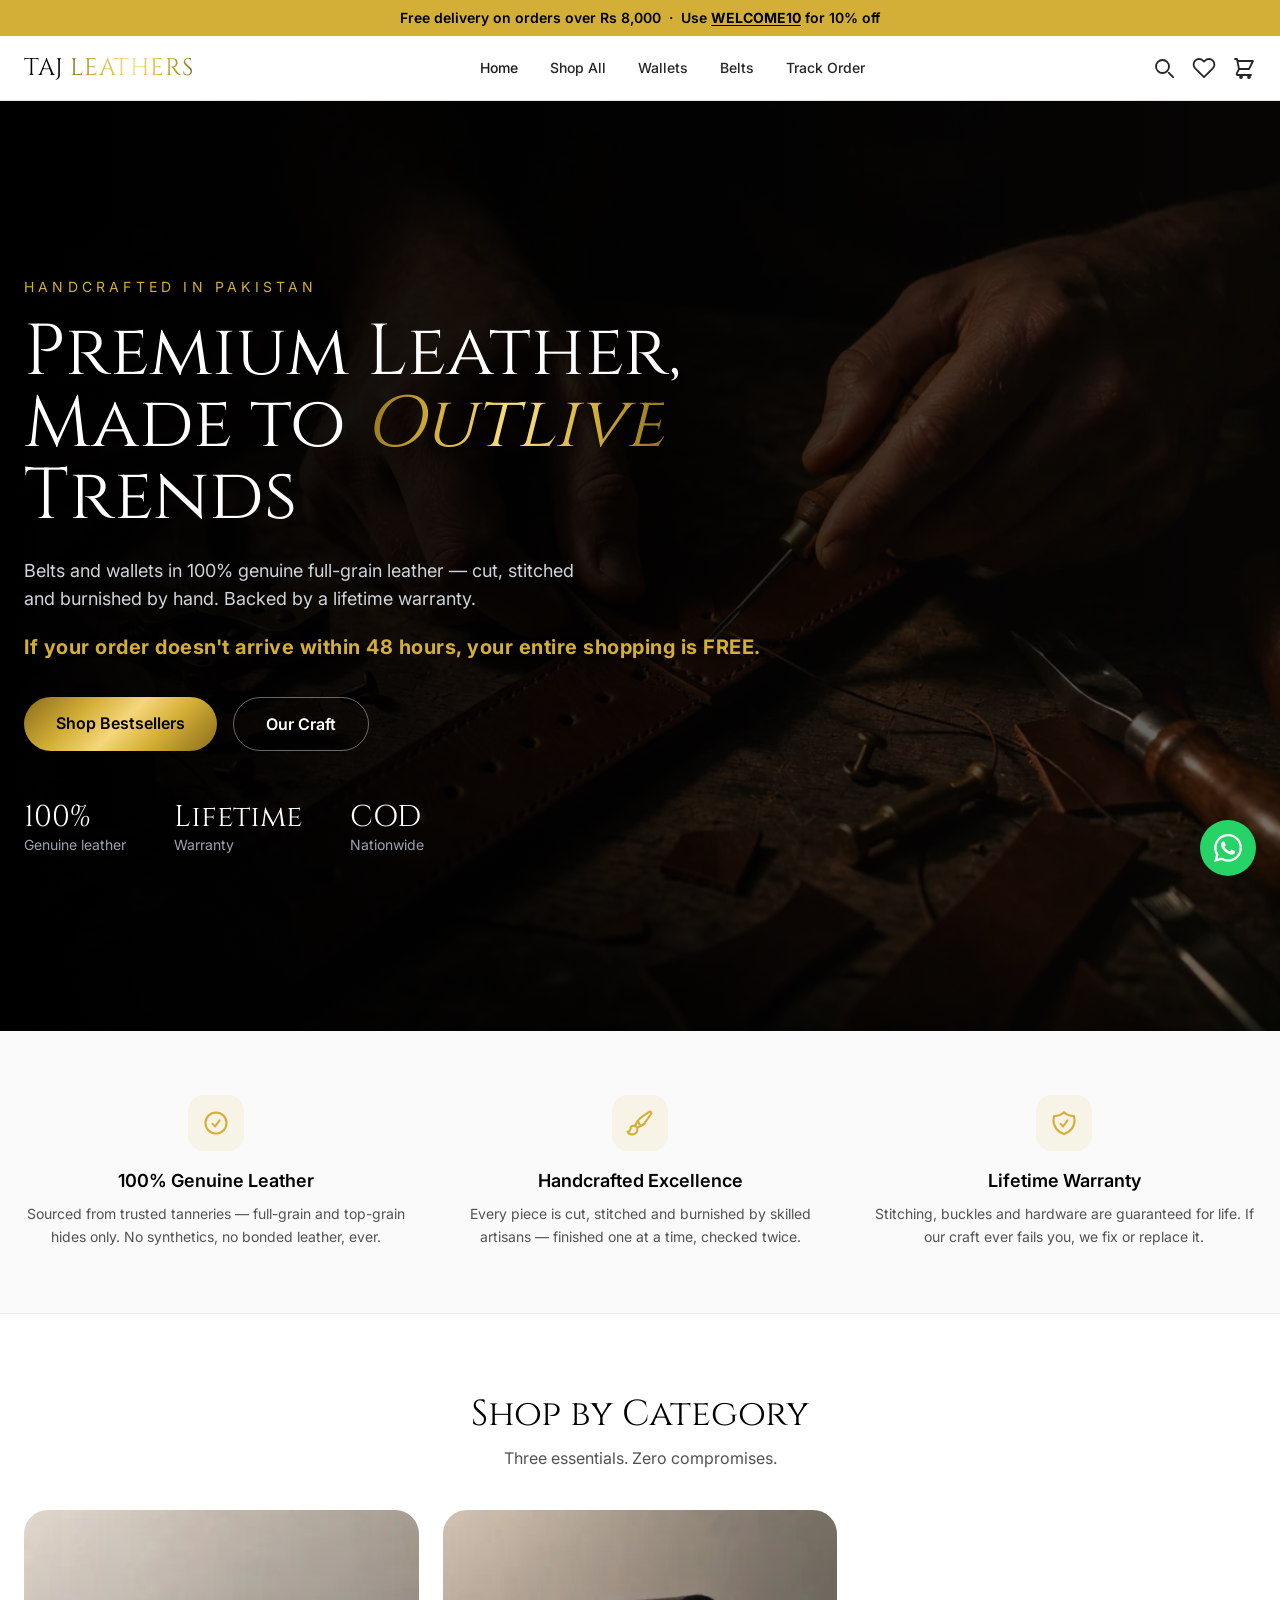
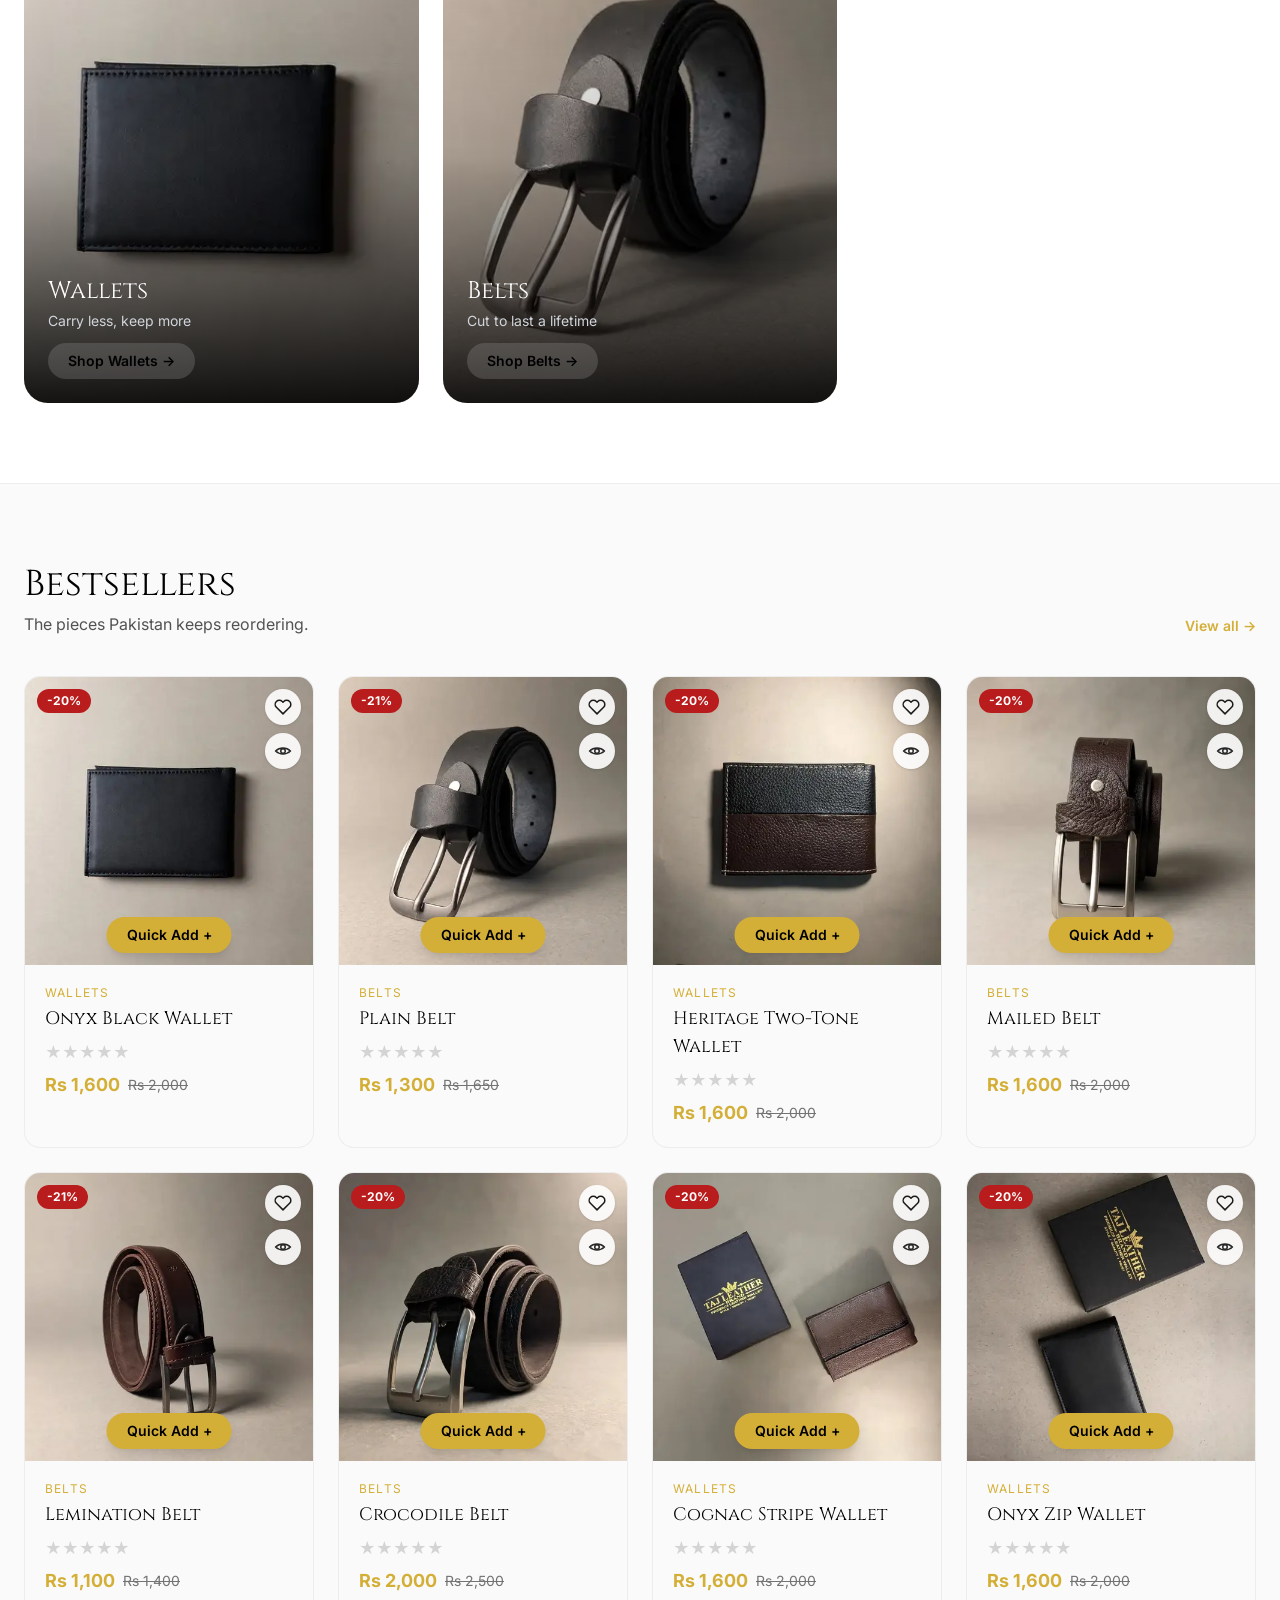
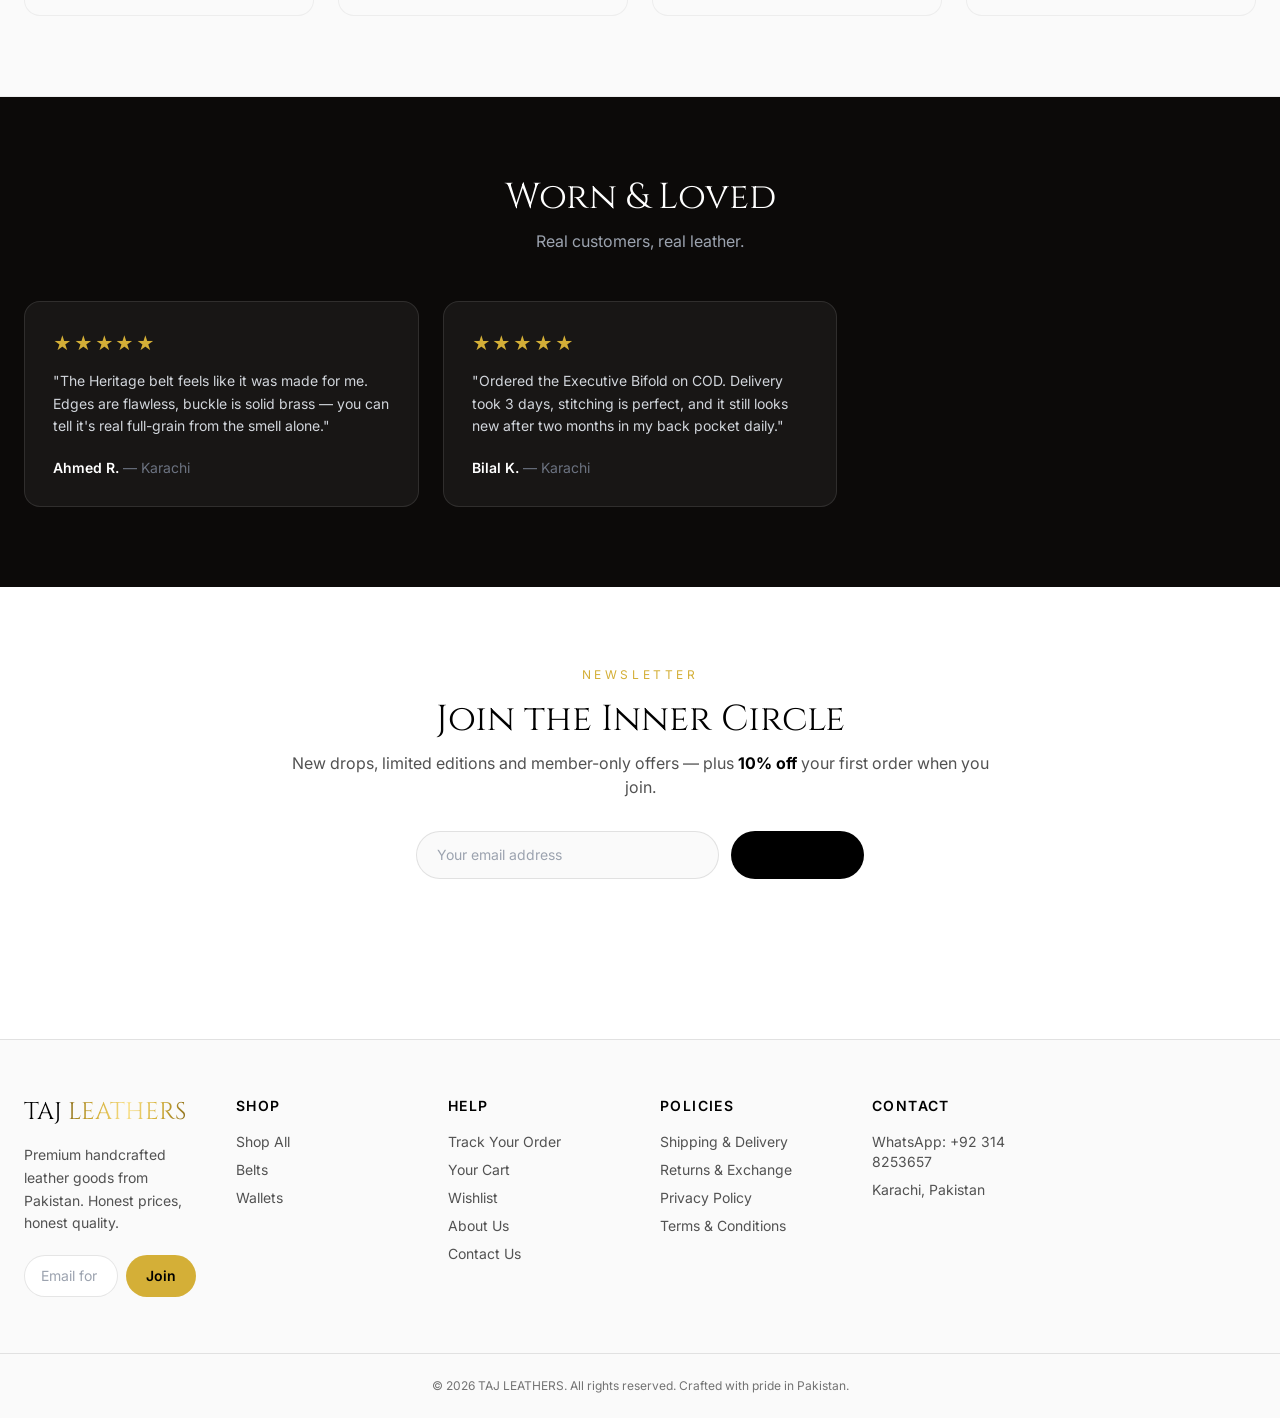
==== commit b2586242: "Images: 480/800w WebP variants for all 8 card images + srcset/sizes/dimensions on cards and tiles" ====
--- a/index.html
+++ b/index.html
@@ -95,7 +95,7 @@
   <p class="text-[#525252] text-center mb-10">Three essentials. Zero compromises.</p>
   <div class="grid grid-cols-1 sm:grid-cols-3 gap-6">
     <a href="category.html?section=leathers&cat=wallets" class="group relative rounded-3xl overflow-hidden aspect-[4/5]">
-      <img src="assets/img/light/taj-wallet-1-closed-light.webp" alt="Wallets" class="w-full h-full object-cover group-hover:scale-105 transition-transform duration-500">
+      <img src="assets/img/light/taj-wallet-1-closed-light-480.webp" srcset="assets/img/light/taj-wallet-1-closed-light-480.webp 480w, assets/img/light/taj-wallet-1-closed-light-800.webp 800w" sizes="(min-width:640px) 33vw, 100vw" width="480" height="480" alt="Wallets" loading="lazy" decoding="async" class="w-full h-full object-cover group-hover:scale-105 transition-transform duration-500">
       <div class="absolute inset-0 bg-gradient-to-t from-black/90 via-black/20 to-transparent"></div>
       <div class="absolute bottom-0 p-6">
         <h3 class="font-serif text-2xl text-white mb-1">Wallets</h3>
@@ -104,7 +104,7 @@
       </div>
     </a>
     <a href="category.html?section=leathers&cat=belts" class="group relative rounded-3xl overflow-hidden aspect-[4/5]">
-      <img src="assets/img/light/p6-belt-07-v2.webp" alt="Belts" class="w-full h-full object-cover group-hover:scale-105 transition-transform duration-500">
+      <img src="assets/img/light/p6-belt-07-v2-480.webp" srcset="assets/img/light/p6-belt-07-v2-480.webp 480w, assets/img/light/p6-belt-07-v2-800.webp 800w" sizes="(min-width:640px) 33vw, 100vw" width="480" height="480" alt="Belts" loading="lazy" decoding="async" class="w-full h-full object-cover group-hover:scale-105 transition-transform duration-500">
       <div class="absolute inset-0 bg-gradient-to-t from-black/90 via-black/20 to-transparent"></div>
       <div class="absolute bottom-0 p-6">
         <h3 class="font-serif text-2xl text-white mb-1">Belts</h3>
@@ -210,7 +210,7 @@
       <div class="im">
         ${p.oldPrice > p.price ? `<span class="badge">-${disc(p)}%</span>` : ""}
         <button class="heart" data-wish="${p.id}" aria-pressed="${isWished(p.id)}" aria-label="Save ${p.name}" onclick="toggleWish('${p.id}')">${heartSvg}</button>
-        <a href="product.html?section=${p.section}&id=${p.id}"><img src="assets/img/${p.img}" alt="${p.name}" loading="lazy"></a>
+        <a href="product.html?section=${p.section}&id=${p.id}"><img src="assets/img/${p.img.replace(/\.webp$/, "-480.webp")}" srcset="assets/img/${p.img.replace(/\.webp$/, "-480.webp")} 480w, assets/img/${p.img.replace(/\.webp$/, "-800.webp")} 800w" sizes="50vw" width="480" height="480" alt="${p.name}" loading="lazy" decoding="async"></a>
       </div>
       <div class="pb">
         <em>${CATS[p.cat].name}</em>
@@ -255,8 +255,8 @@
   <section>
     <div class="sh"><h2>Shop by category</h2></div>
     <div class="cats">
-      <a class="cat" href="category.html?section=leathers&cat=belts"><img src="assets/img/light/p6-belt-07-v2.webp" alt="Belts"><h3>Belts</h3><span>Cut to last a lifetime</span></a>
-      <a class="cat w" href="category.html?section=leathers&cat=wallets"><img src="assets/img/light/taj-wallet-1-closed-light.webp" alt="Wallets"><h3>Wallets</h3><span>Carry less, keep more</span></a>
+      <a class="cat" href="category.html?section=leathers&cat=belts"><img src="assets/img/light/p6-belt-07-v2-480.webp" srcset="assets/img/light/p6-belt-07-v2-480.webp 480w, assets/img/light/p6-belt-07-v2-800.webp 800w" sizes="50vw" width="480" height="480" alt="Belts" loading="lazy" decoding="async"><h3>Belts</h3><span>Cut to last a lifetime</span></a>
+      <a class="cat w" href="category.html?section=leathers&cat=wallets"><img src="assets/img/light/taj-wallet-1-closed-light-480.webp" srcset="assets/img/light/taj-wallet-1-closed-light-480.webp 480w, assets/img/light/taj-wallet-1-closed-light-800.webp 800w" sizes="50vw" width="480" height="480" alt="Wallets" loading="lazy" decoding="async"><h3>Wallets</h3><span>Carry less, keep more</span></a>
     </div>
   </section>
   <section id="m-best">
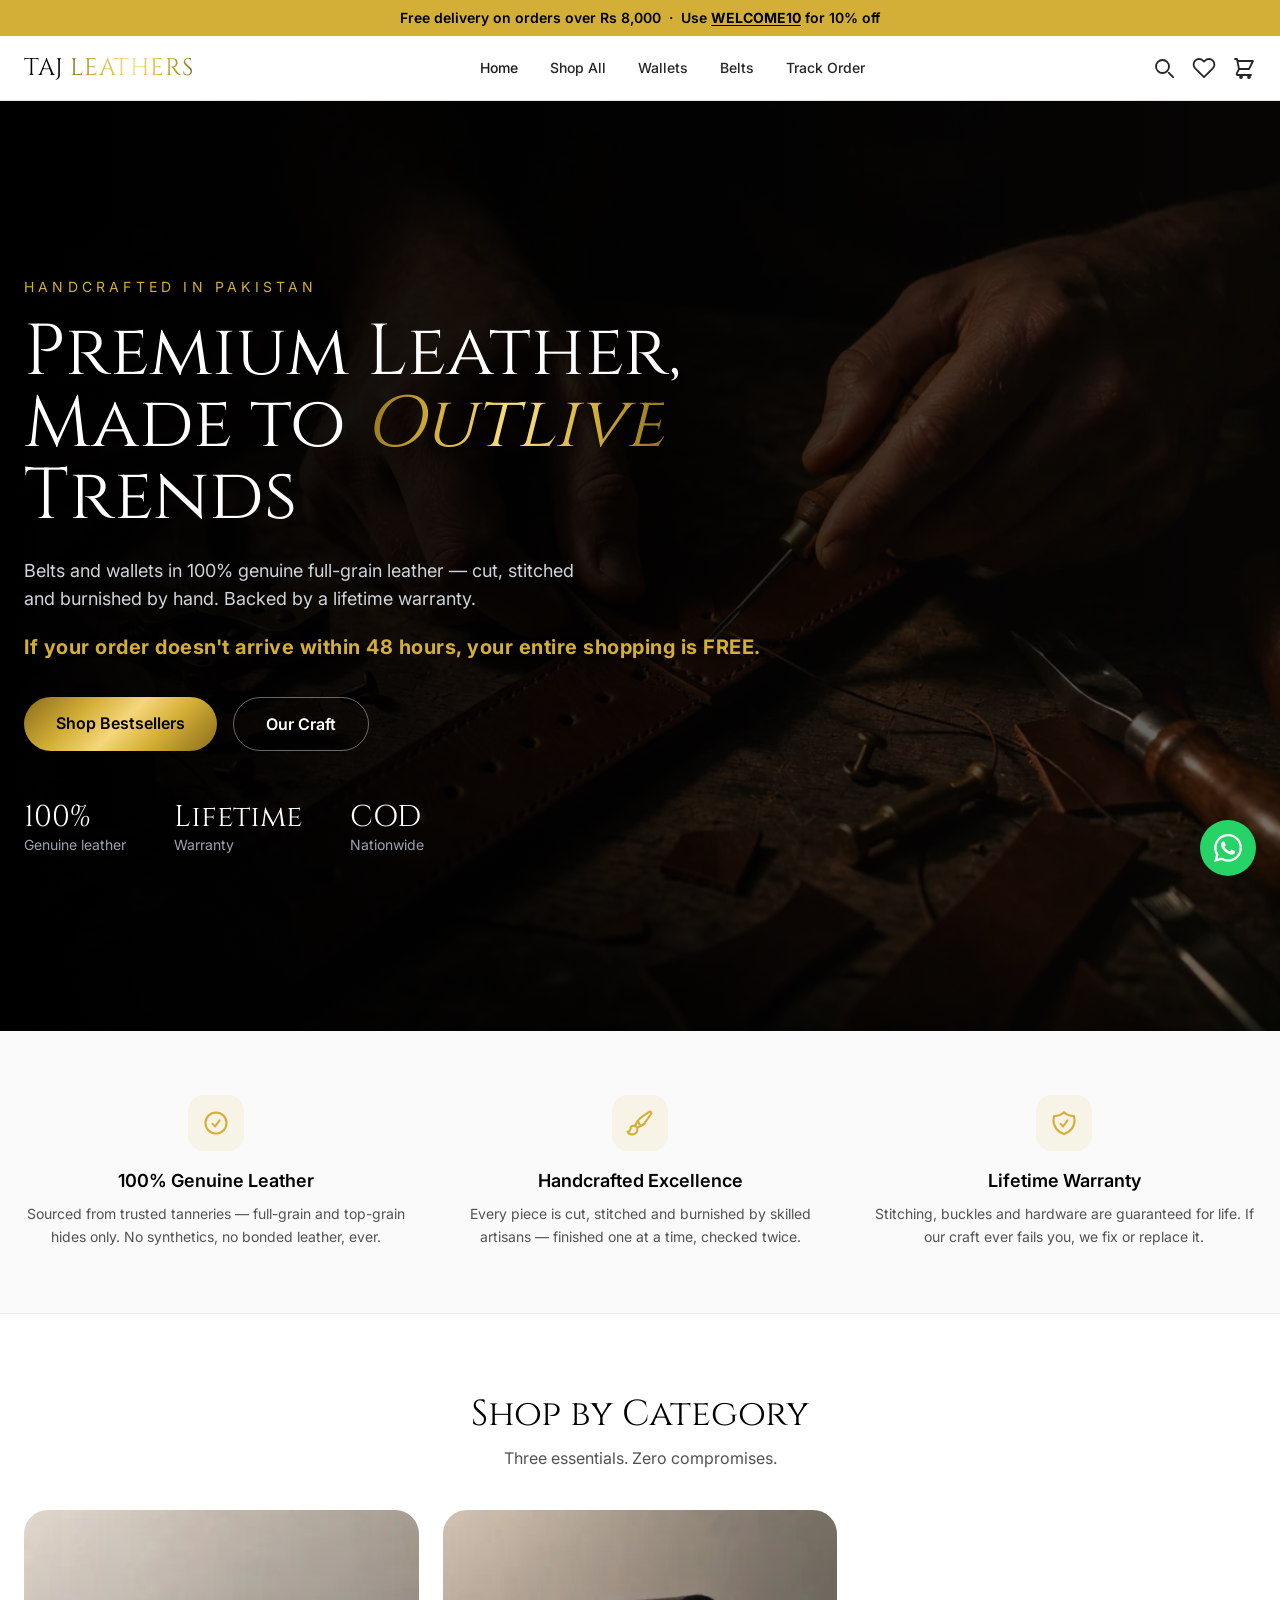
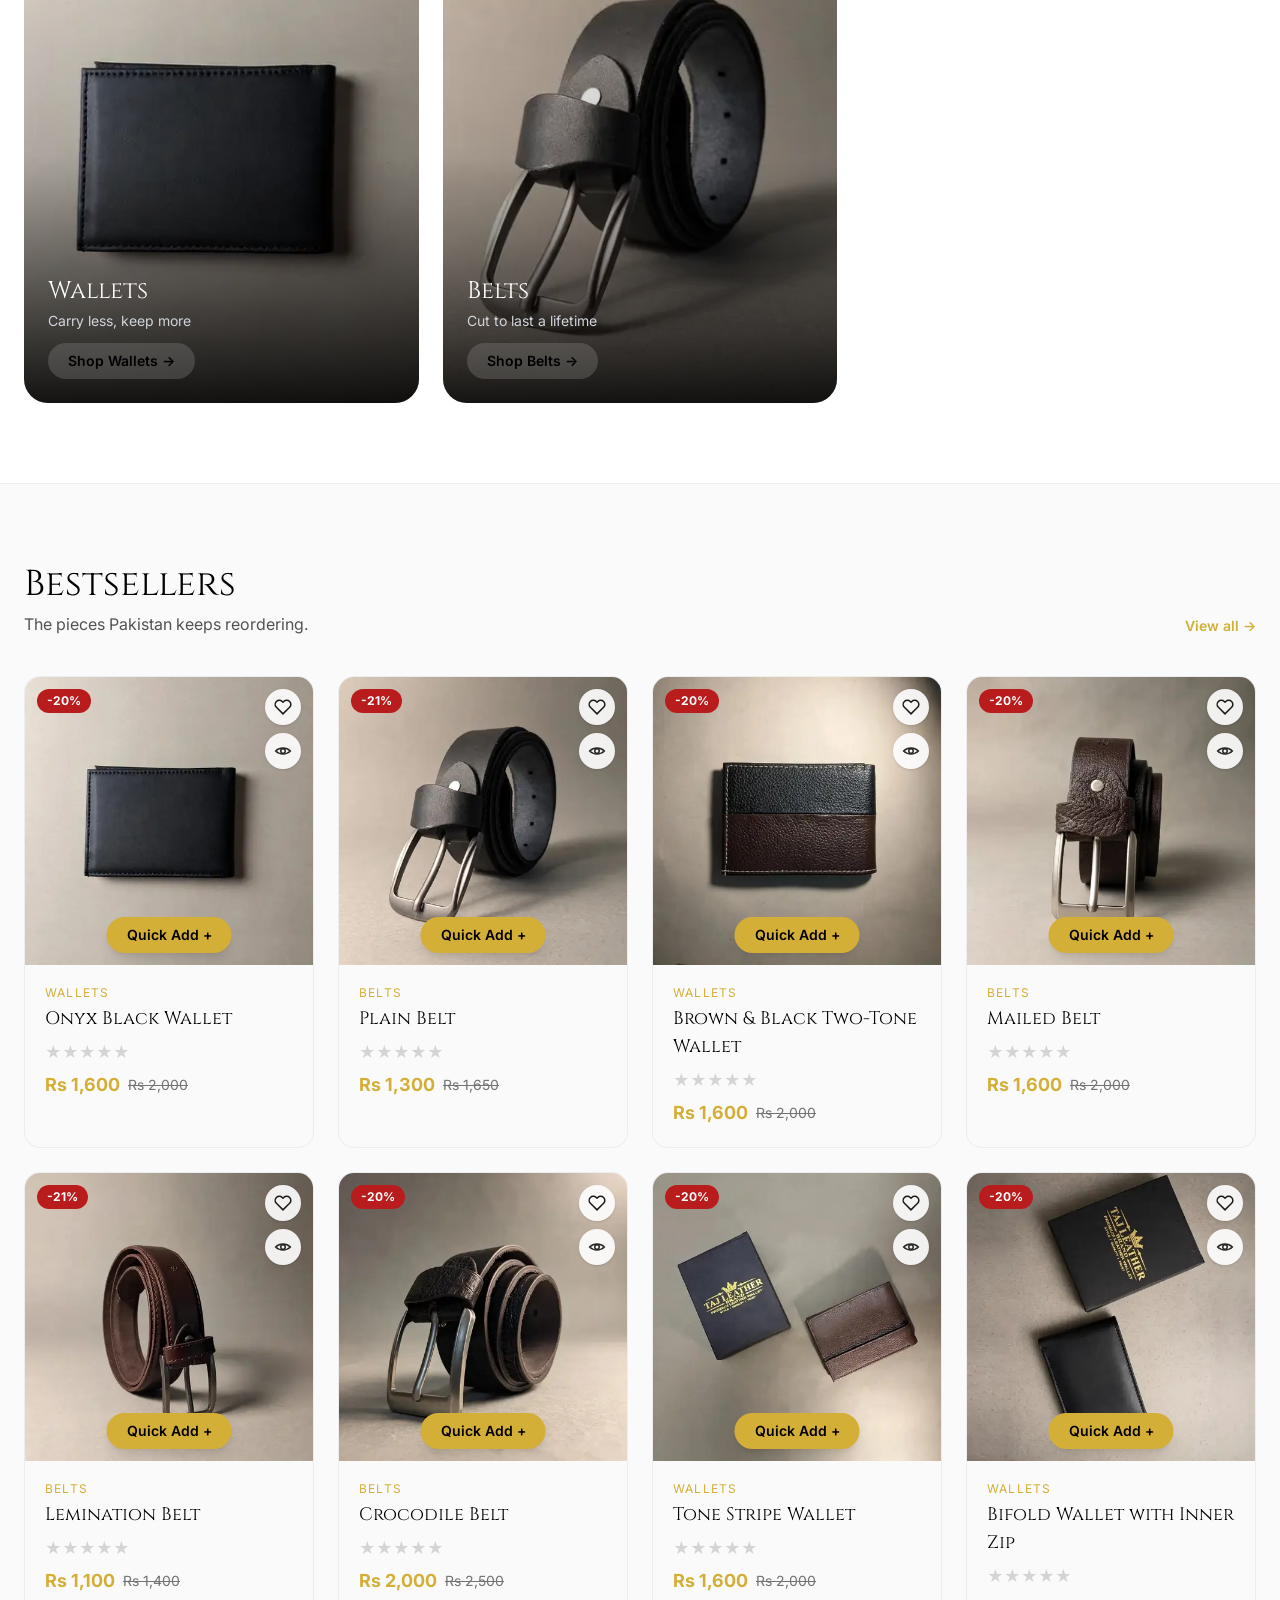
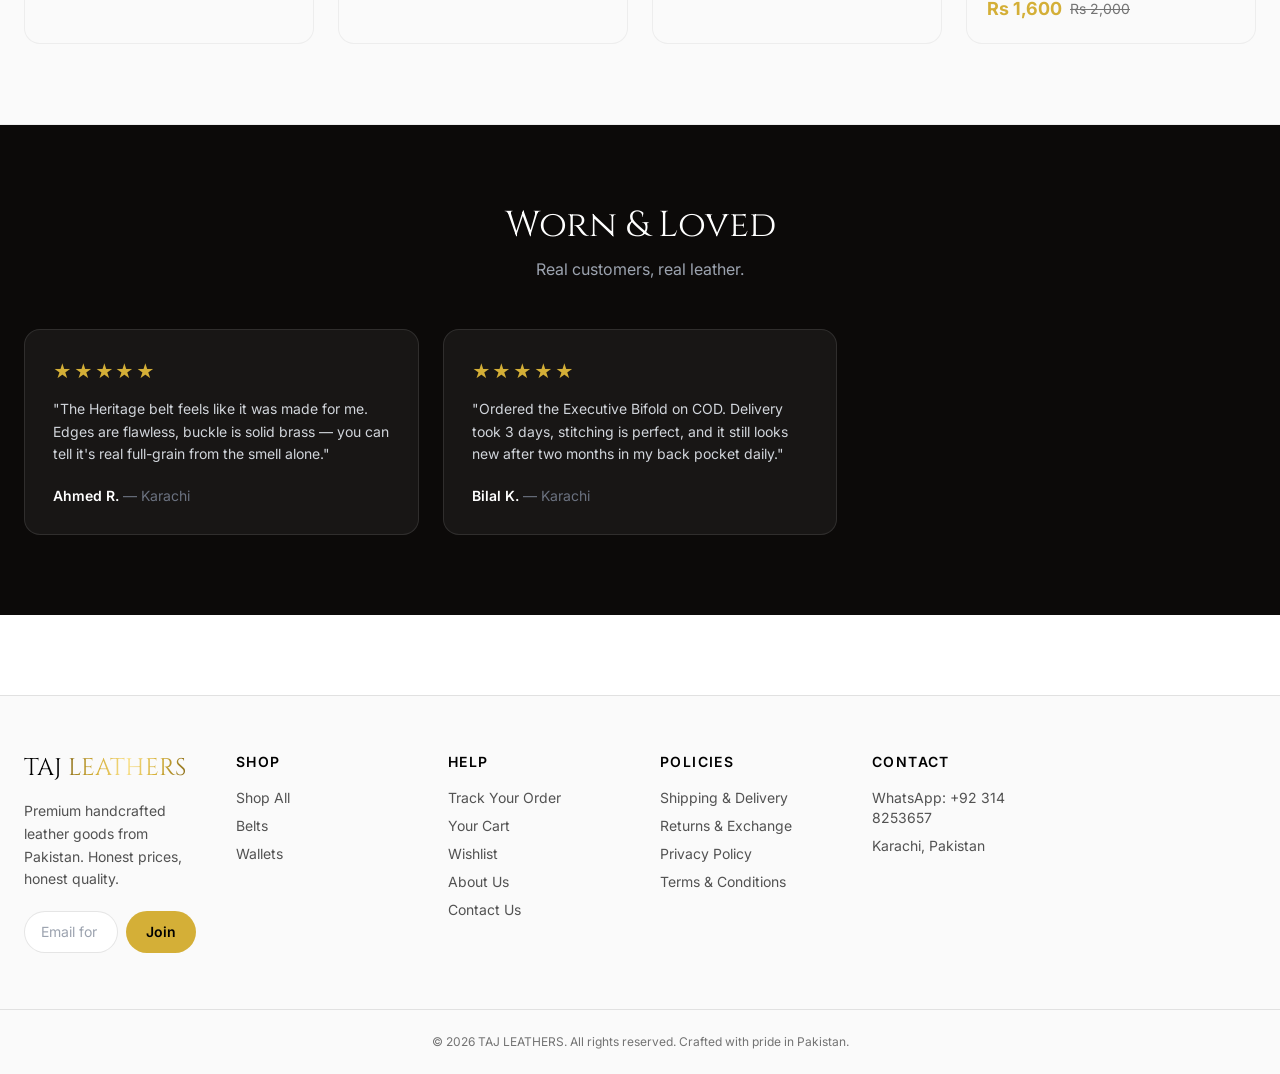
==== commit 3dd10460: "Remove newsletter signup sections (home desktop + mobile, leathers page)" ====
--- a/index.html
+++ b/index.html
@@ -149,20 +149,6 @@
   </div>
 </section>
 
-<!-- NEWSLETTER -->
-<section class="desk-sec reveal">
-  <div class="max-w-3xl mx-auto px-4 sm:px-6 py-20 text-center">
-    <p class="text-[#D4AF37] uppercase tracking-[0.3em] text-xs mb-4">Newsletter</p>
-    <h2 class="font-serif text-3xl sm:text-4xl text-[#000000] mb-3">Join the Inner Circle</h2>
-    <p class="text-[#525252] mb-8">New drops, limited editions and member-only offers — plus <strong class="text-[#000000]">10% off</strong> your first order when you join.</p>
-    <form id="home-news" class="flex flex-col sm:flex-row gap-3 max-w-md mx-auto" onsubmit="return homeNews(event)">
-      <input type="email" required placeholder="Your email address" class="flex-1 bg-[#fafafa] border border-black/10 rounded-full px-5 py-3 text-sm focus:outline-none focus:border-[#D4AF37]">
-      <button class="bg-[#000000] text-black font-semibold px-7 py-3 rounded-full hover:bg-[#D4AF37] transition whitespace-nowrap">Subscribe</button>
-    </form>
-    <p id="home-news-ok" class="hidden text-[#D4AF37] text-sm mt-4 font-medium">Welcome to the circle! Use code <strong>WELCOME10</strong> at checkout.</p>
-  </div>
-</section>
-
 <div id="site-footer"></div>
 <div class="m-app m-home" id="m-home"></div>
 <script src="assets/js/products.js"></script>
@@ -186,12 +172,6 @@
   }), { threshold: 0.12 });
   document.querySelectorAll(".reveal").forEach(el => io.observe(el));
 })();
-function homeNews(e) {
-  e.preventDefault();
-  document.getElementById("home-news-ok").classList.remove("hidden");
-  document.getElementById("home-news").reset();
-  return false;
-}
 </script>
 <script>
 /* ---------- mobile home UI (phones only, artifact design + real data) ---------- */
@@ -226,7 +206,6 @@
       b.setAttribute("aria-pressed", String(b.dataset.f === mFilter)));
   }
   window.mSetFilter = f => { mFilter = f; renderGrid(); };
-  window.mClaim = () => { const r = setPromo("WELCOME10"); toast(r.msg); };
   root.innerHTML = `
   <div class="ann">Free delivery on orders over Rs 8,000</div>
   <header>
@@ -280,12 +259,6 @@
       <div class="rc"><div class="st">★★★★★</div><q>Ordered the Executive Bifold on COD. Delivery took 3 days, stitching is perfect, and it still looks new after two months in my back pocket daily.</q><span><b>Bilal K.</b> · Karachi</span></div>
     </div>
   </section>
-  <div class="nl">
-    <h2>Get 10% off your first order.</h2>
-    <p>Early access to limited runs and workshop stories. One email a week, no spam.</p>
-    <input type="email" placeholder="Your email address" aria-label="Email address">
-    <button class="btn gold" onclick="mClaim()">Claim 10% off</button>
-  </div>
   <footer>
     <details><summary>Shop</summary><a href="leathers.html">Shop all</a><a href="category.html?section=leathers&cat=belts">Belts</a><a href="category.html?section=leathers&cat=wallets">Wallets</a></details>
     <details><summary>Help</summary><a href="track.html">Track your order</a><a href="wishlist.html">Wishlist</a><a href="about.html">About us</a><a href="contact.html">Contact us</a></details>
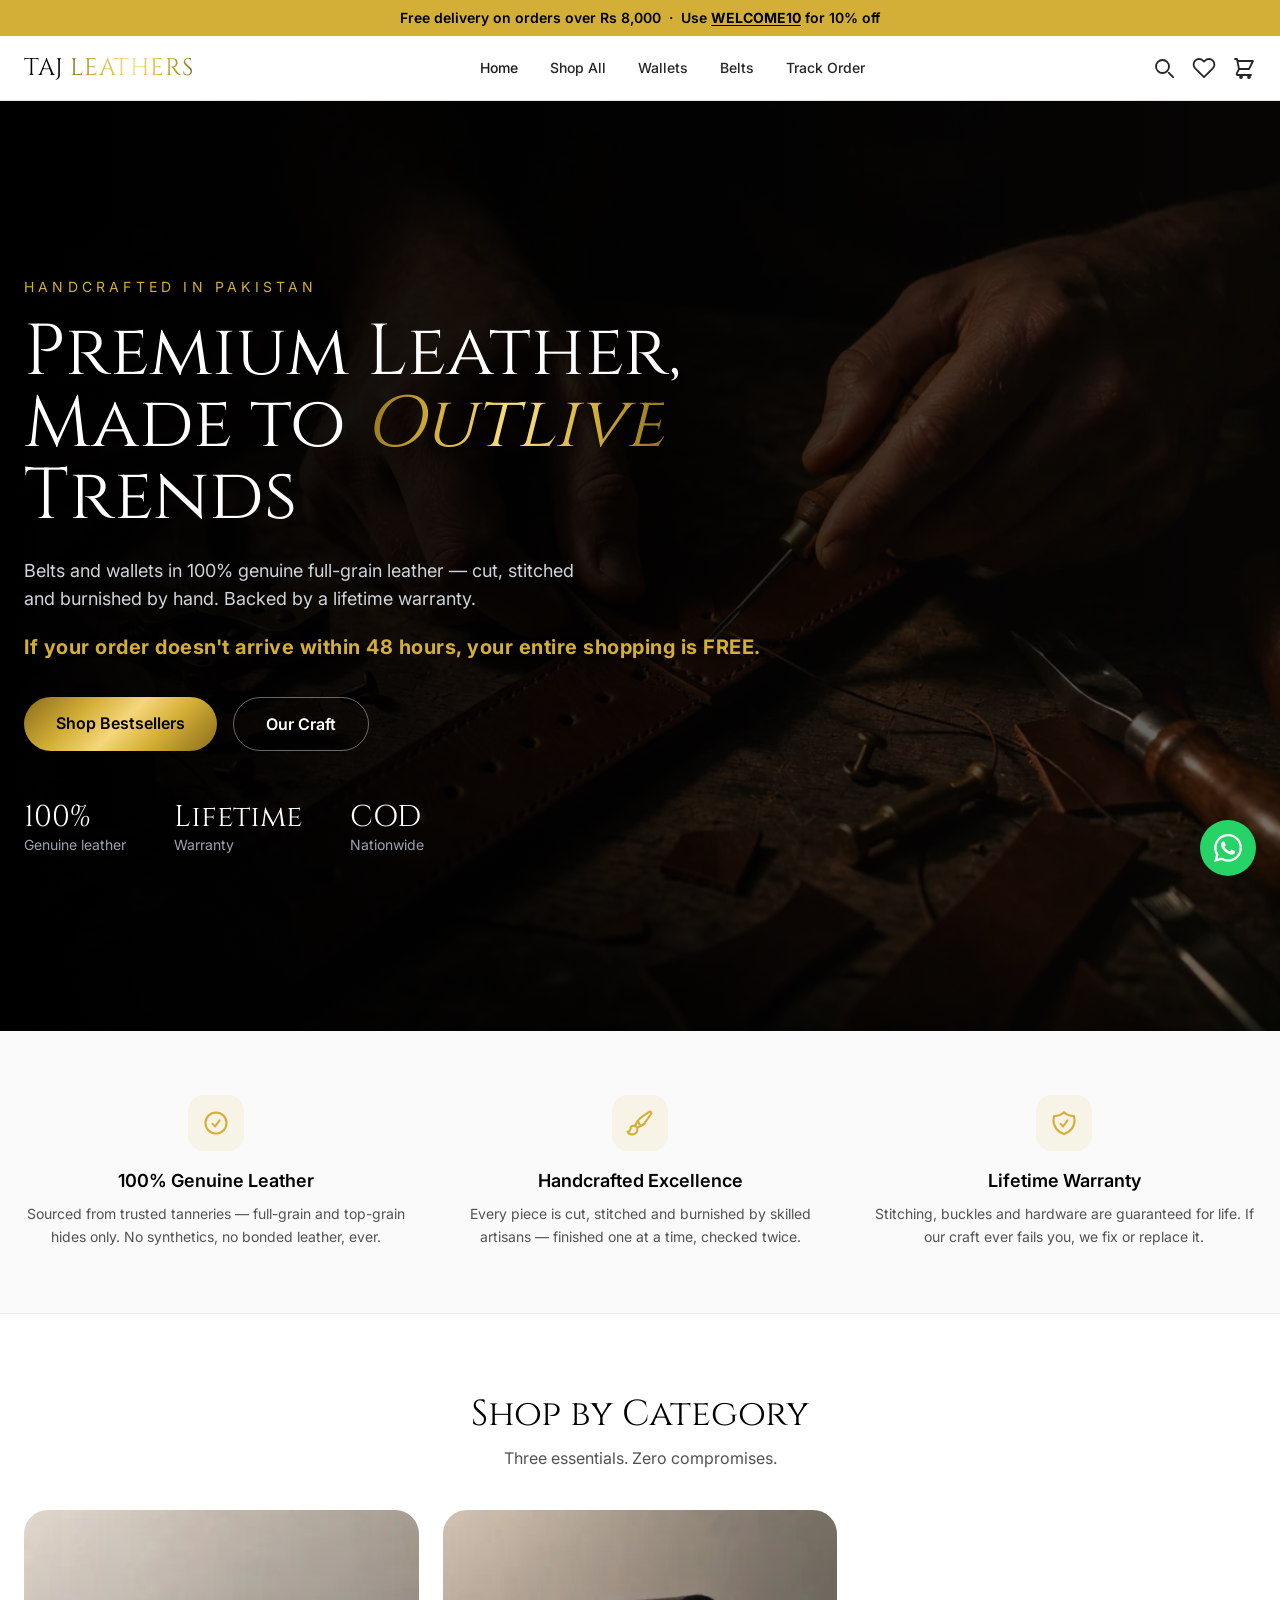
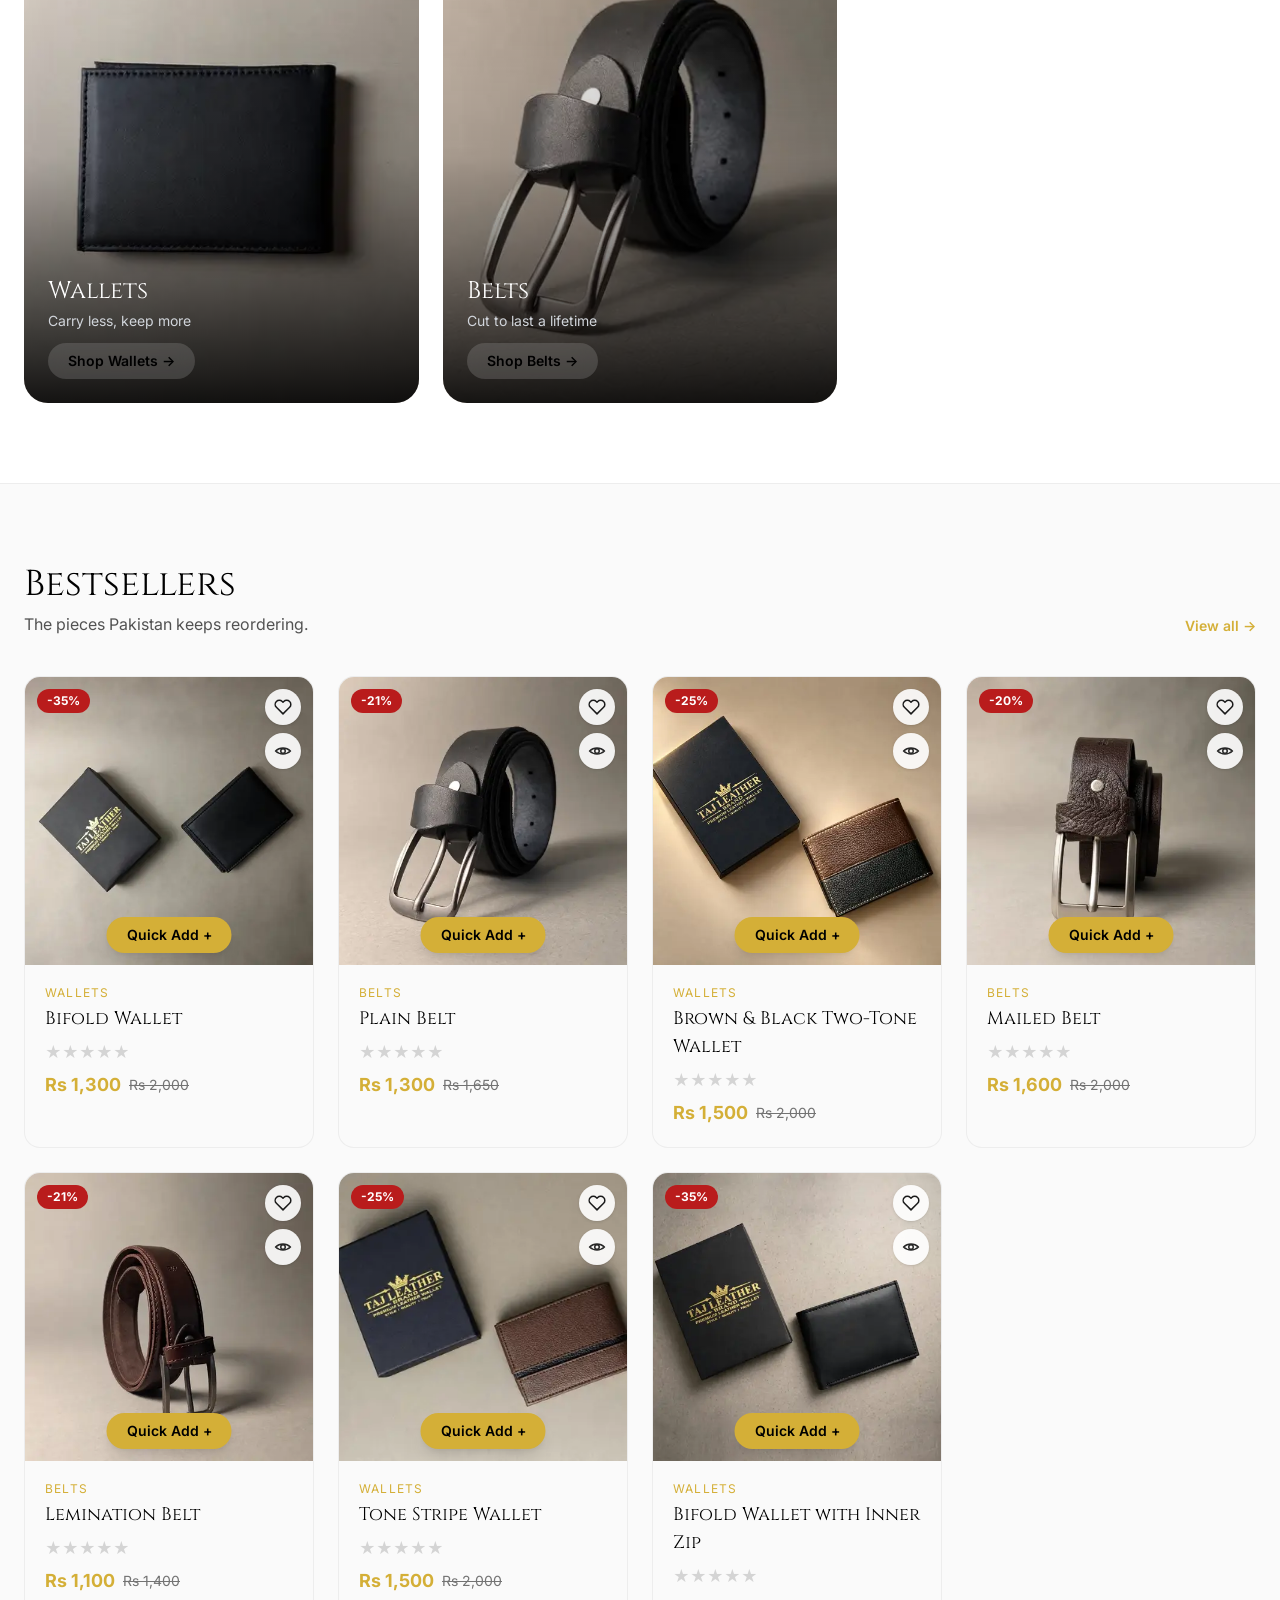
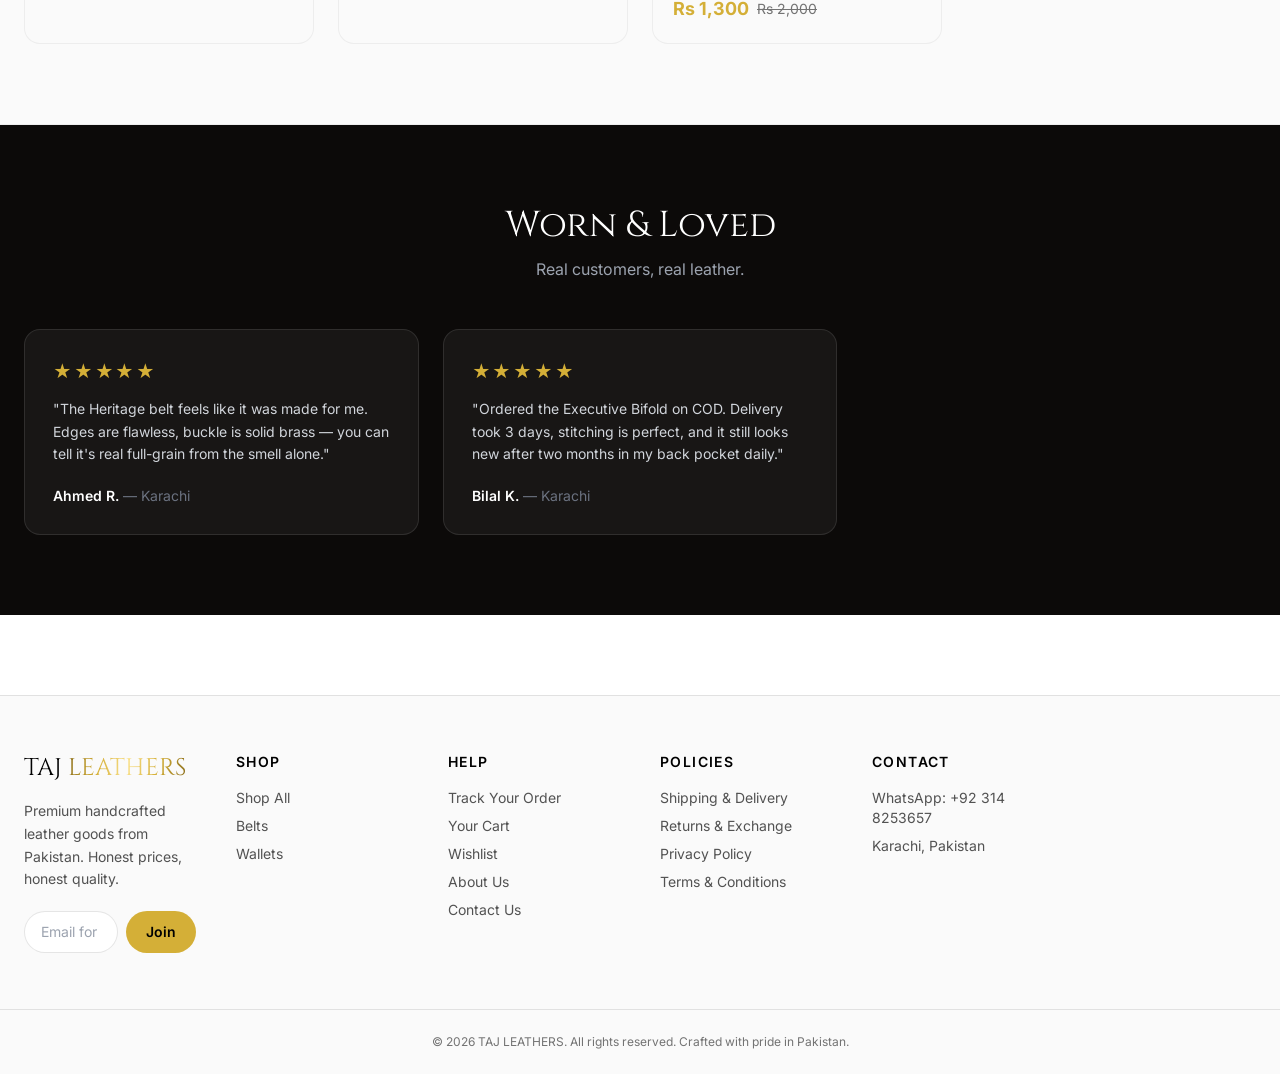
==== commit acb52130: "Remove Crocodile Belt product from store" ====
--- a/index.html
+++ b/index.html
@@ -158,7 +158,7 @@
 renderChrome("gateway");
 // bestsellers: mix across categories
 (function () {
-  const picks = ["wallet-onyx", "belt-plain", "wallet-twotone", "belt-mailed", "belt-lemination", "belt-crocodile", "wallet-stripe", "wallet-onyx-zip"];
+  const picks = ["wallet-onyx", "belt-plain", "wallet-twotone", "belt-mailed", "belt-lemination", "wallet-stripe", "wallet-onyx-zip"];
   const grid = document.getElementById("best-grid");
   grid.innerHTML = picks.map(id => {
     const p = PRODUCTS.find(x => x.id === id);
@@ -178,7 +178,7 @@
 (function () {
   const root = document.getElementById("m-home");
   if (!root) return;
-  const picks = ["wallet-onyx", "belt-plain", "wallet-twotone", "belt-mailed", "belt-lemination", "belt-crocodile", "wallet-stripe", "wallet-onyx-zip"];
+  const picks = ["wallet-onyx", "belt-plain", "wallet-twotone", "belt-mailed", "belt-lemination", "wallet-stripe", "wallet-onyx-zip"];
   const prods = picks.map(id => PRODUCTS.find(x => x.id === id)).filter(Boolean);
   let mFilter = "all";
   const disc = p => Math.round((1 - p.price / p.oldPrice) * 100);
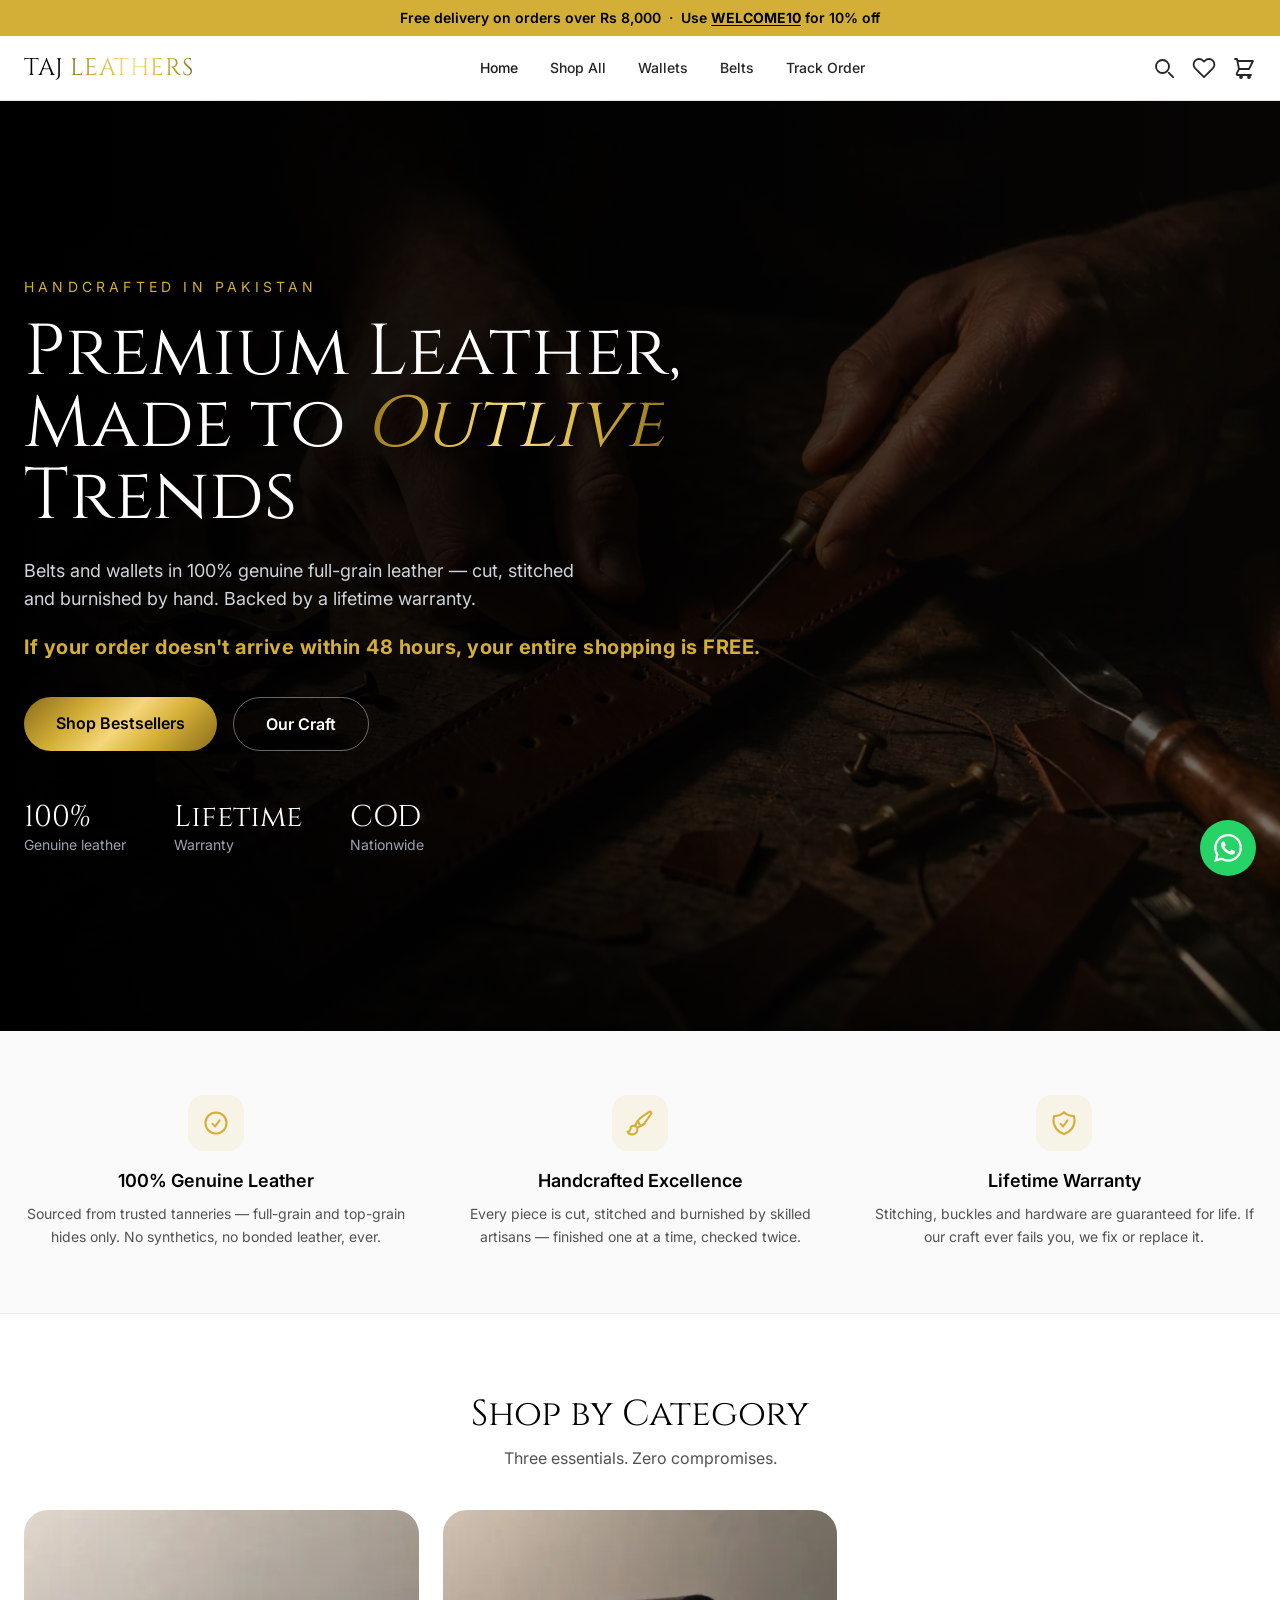
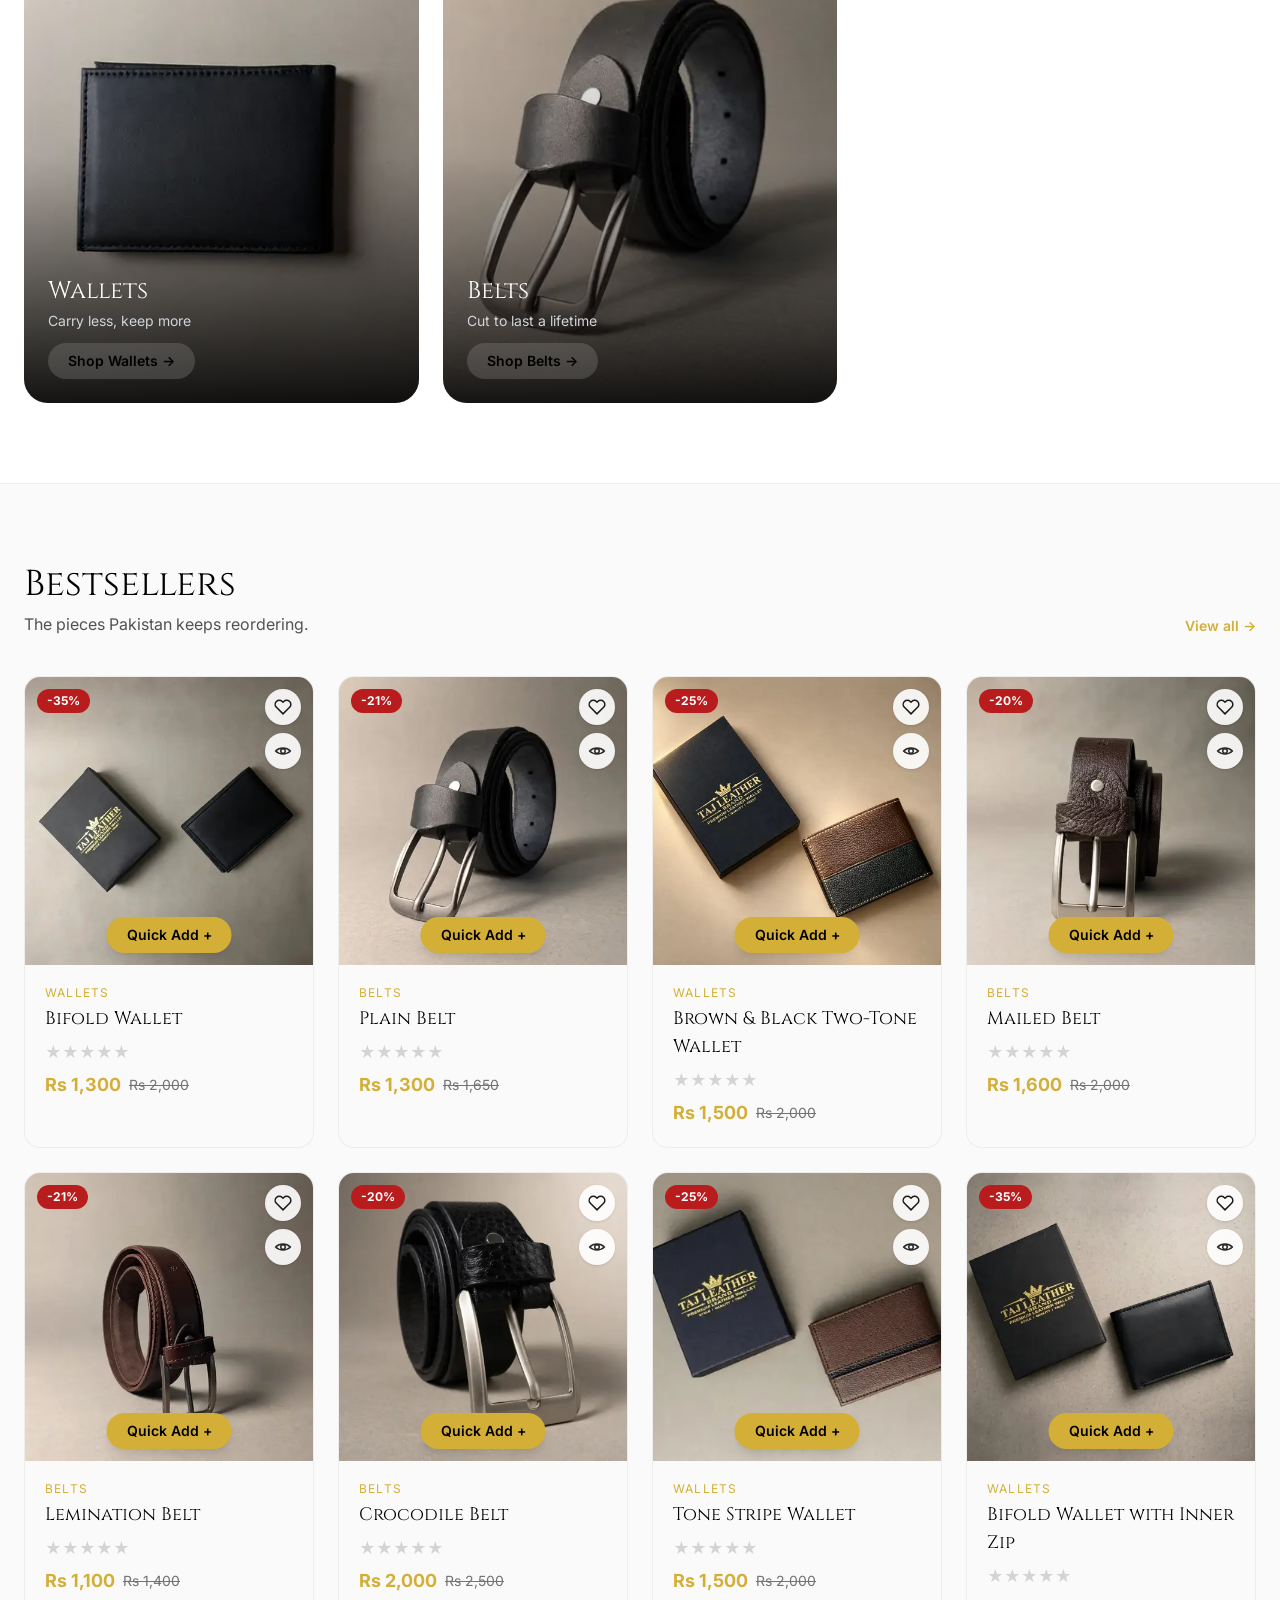
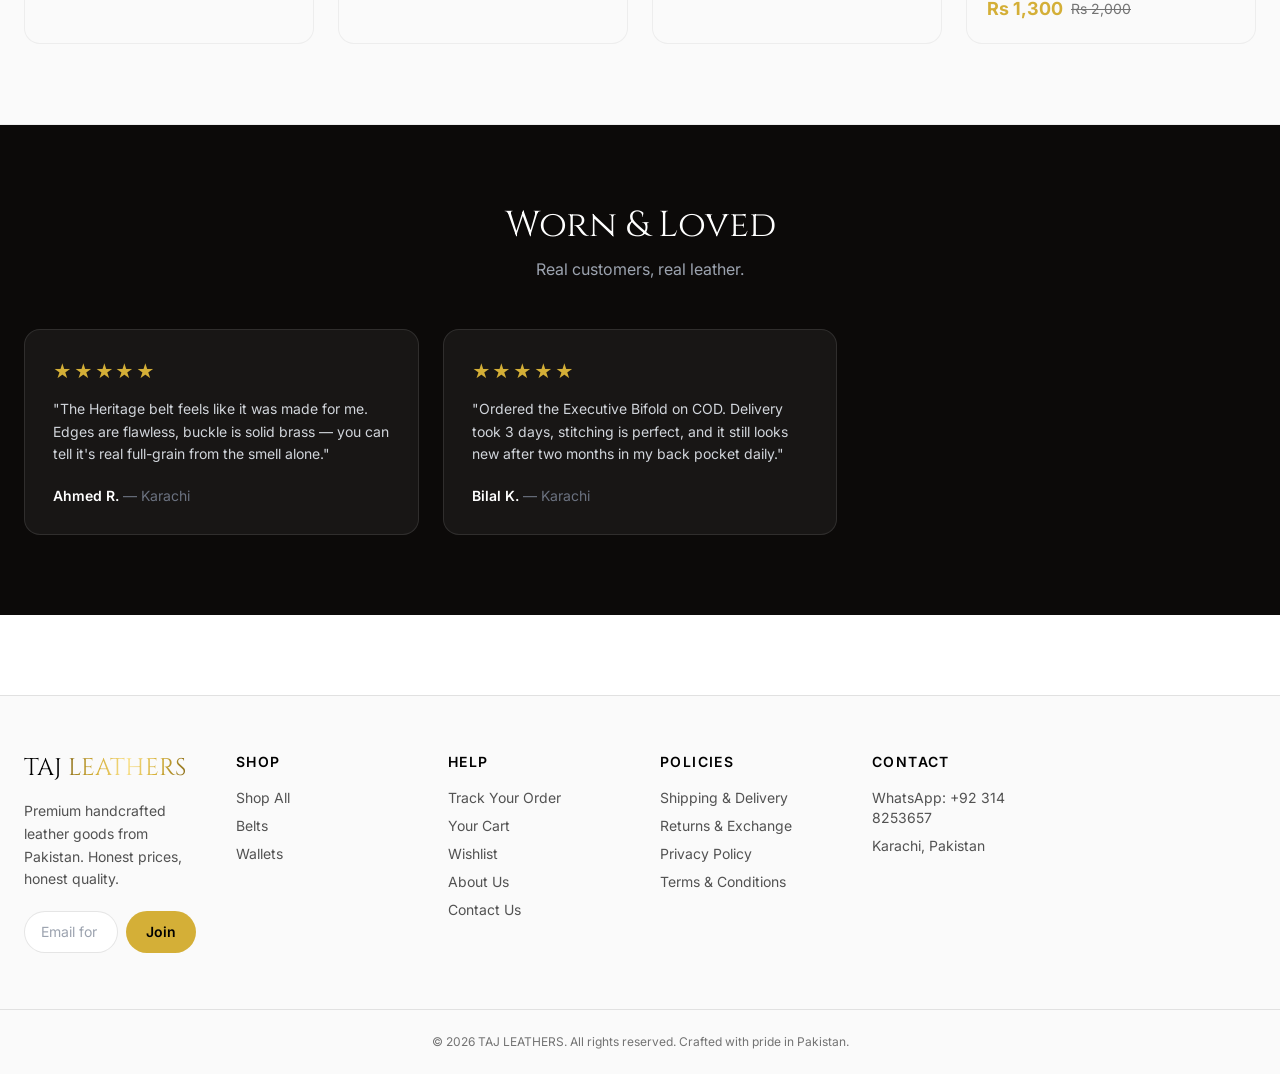
==== commit b3a1222d: "Revert "Remove Crocodile Belt product from store" This reverts commit acb521302f1fe65b3ac6f2891cbe12" ====
--- a/index.html
+++ b/index.html
@@ -158,7 +158,7 @@
 renderChrome("gateway");
 // bestsellers: mix across categories
 (function () {
-  const picks = ["wallet-onyx", "belt-plain", "wallet-twotone", "belt-mailed", "belt-lemination", "wallet-stripe", "wallet-onyx-zip"];
+  const picks = ["wallet-onyx", "belt-plain", "wallet-twotone", "belt-mailed", "belt-lemination", "belt-crocodile", "wallet-stripe", "wallet-onyx-zip"];
   const grid = document.getElementById("best-grid");
   grid.innerHTML = picks.map(id => {
     const p = PRODUCTS.find(x => x.id === id);
@@ -178,7 +178,7 @@
 (function () {
   const root = document.getElementById("m-home");
   if (!root) return;
-  const picks = ["wallet-onyx", "belt-plain", "wallet-twotone", "belt-mailed", "belt-lemination", "wallet-stripe", "wallet-onyx-zip"];
+  const picks = ["wallet-onyx", "belt-plain", "wallet-twotone", "belt-mailed", "belt-lemination", "belt-crocodile", "wallet-stripe", "wallet-onyx-zip"];
   const prods = picks.map(id => PRODUCTS.find(x => x.id === id)).filter(Boolean);
   let mFilter = "all";
   const disc = p => Math.round((1 - p.price / p.oldPrice) * 100);
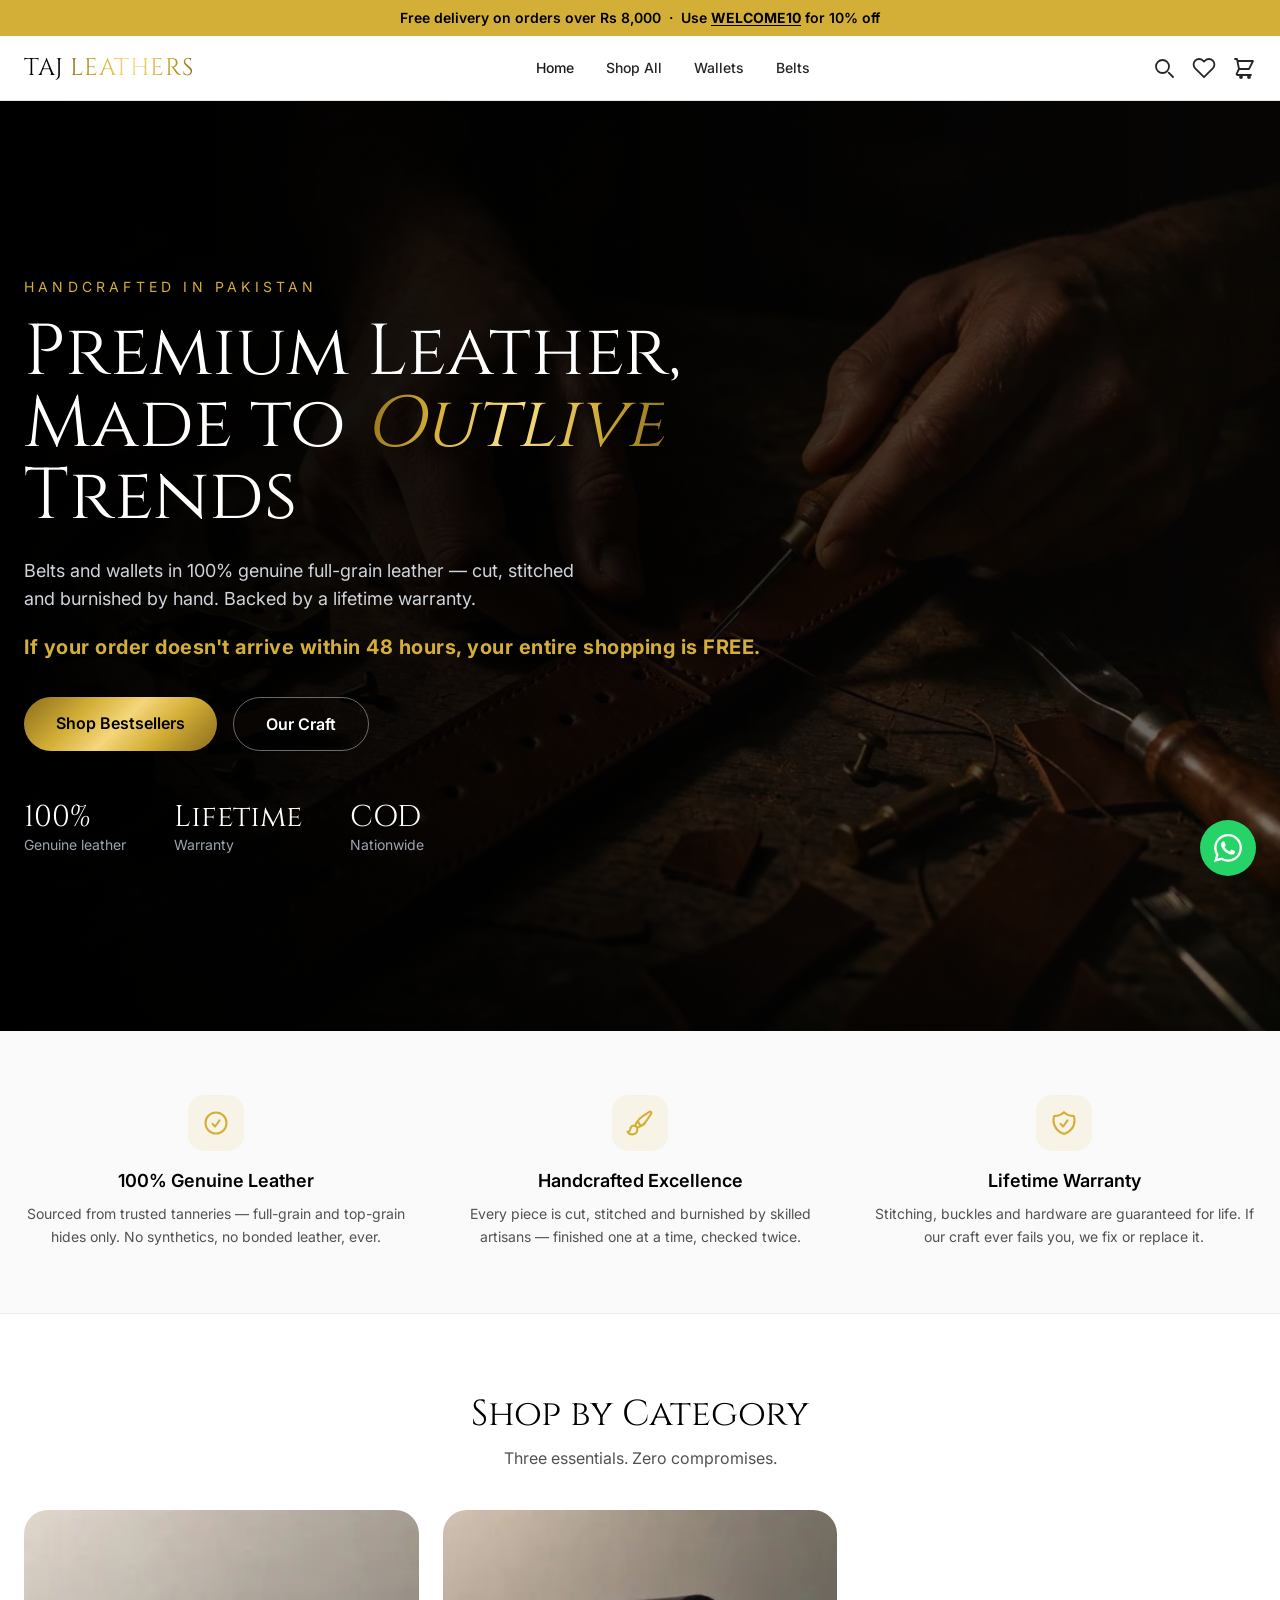
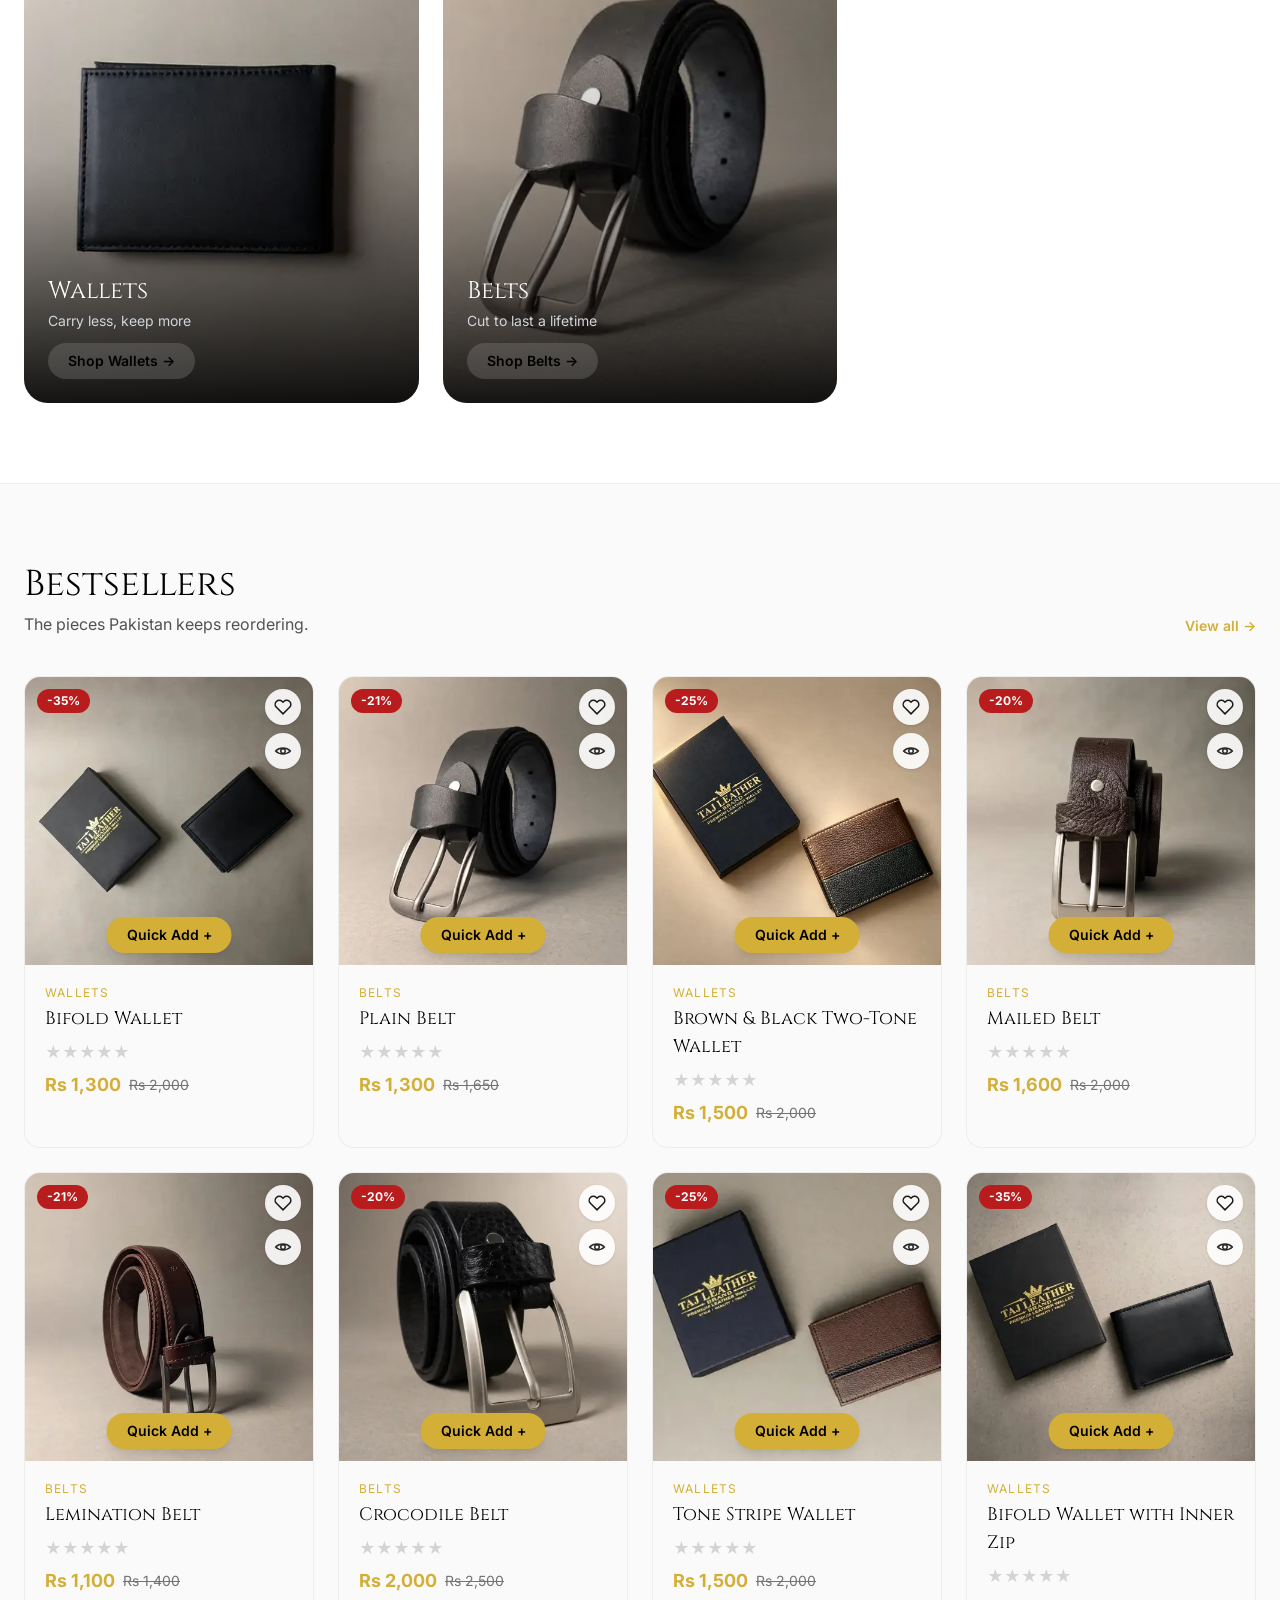
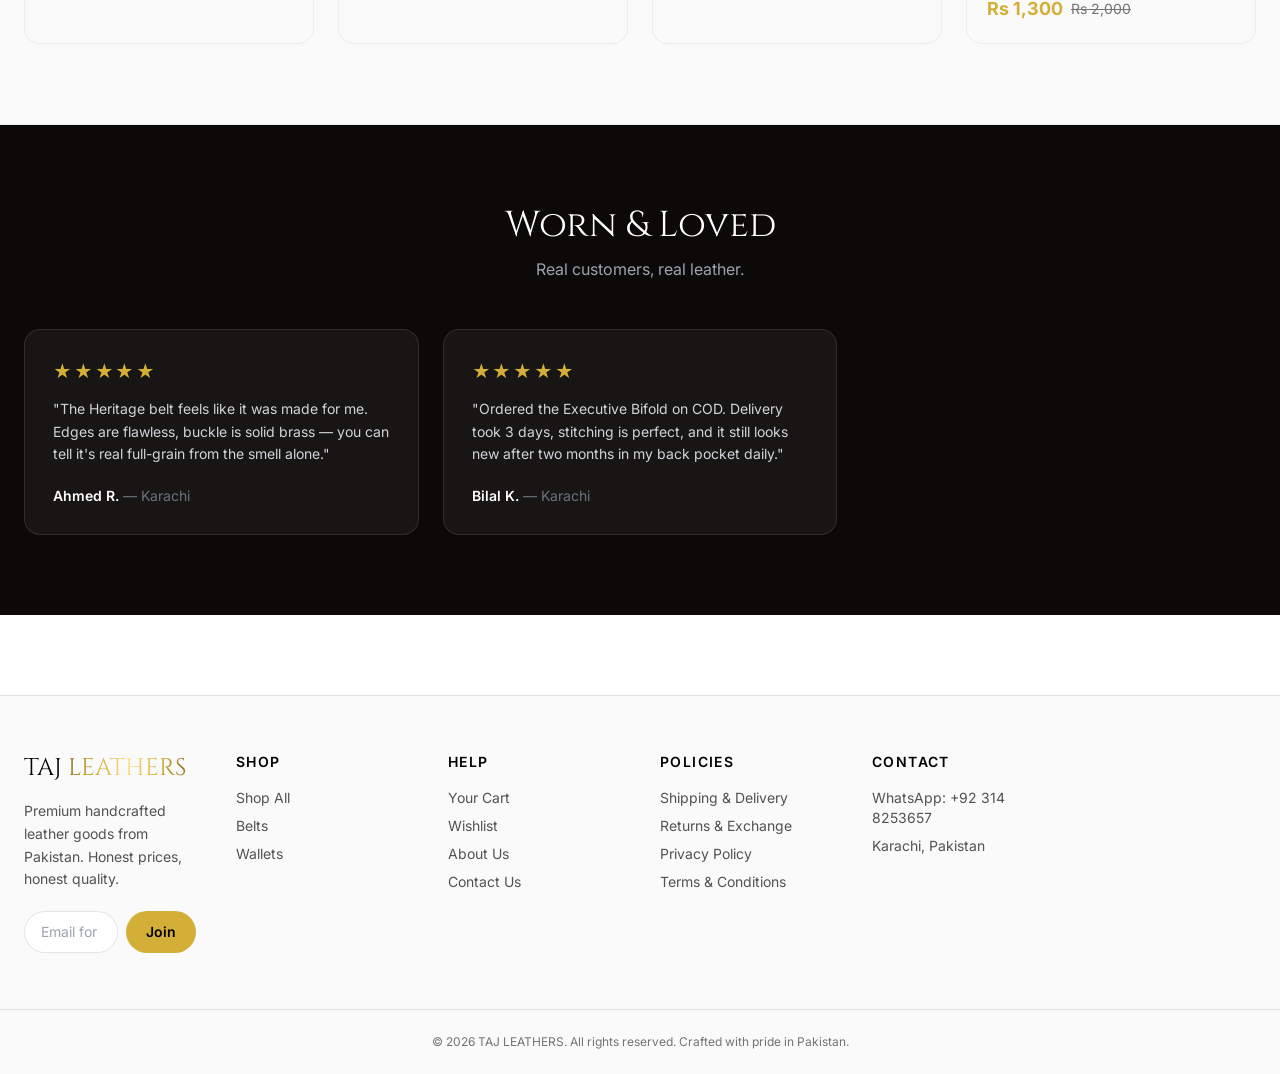
==== commit 0b269dfb: "Remove Track Order page and all links to it" ====
--- a/index.html
+++ b/index.html
@@ -261,7 +261,7 @@
   </section>
   <footer>
     <details><summary>Shop</summary><a href="leathers.html">Shop all</a><a href="category.html?section=leathers&cat=belts">Belts</a><a href="category.html?section=leathers&cat=wallets">Wallets</a></details>
-    <details><summary>Help</summary><a href="track.html">Track your order</a><a href="wishlist.html">Wishlist</a><a href="about.html">About us</a><a href="contact.html">Contact us</a></details>
+    <details><summary>Help</summary><a href="wishlist.html">Wishlist</a><a href="about.html">About us</a><a href="contact.html">Contact us</a></details>
     <details><summary>Policies</summary><a href="shipping.html">Shipping &amp; delivery</a><a href="returns.html">Returns &amp; exchange</a><a href="privacy.html">Privacy policy</a><a href="terms.html">Terms &amp; conditions</a></details>
     <details><summary>Contact</summary><p>WhatsApp: +92 314 8253657</p><p>Mon–Sat, 9 AM – 9 PM · Karachi, Pakistan</p></details>
     <div class="copy">© 2026 Taj Leathers. Crafted with pride in Pakistan.</div>
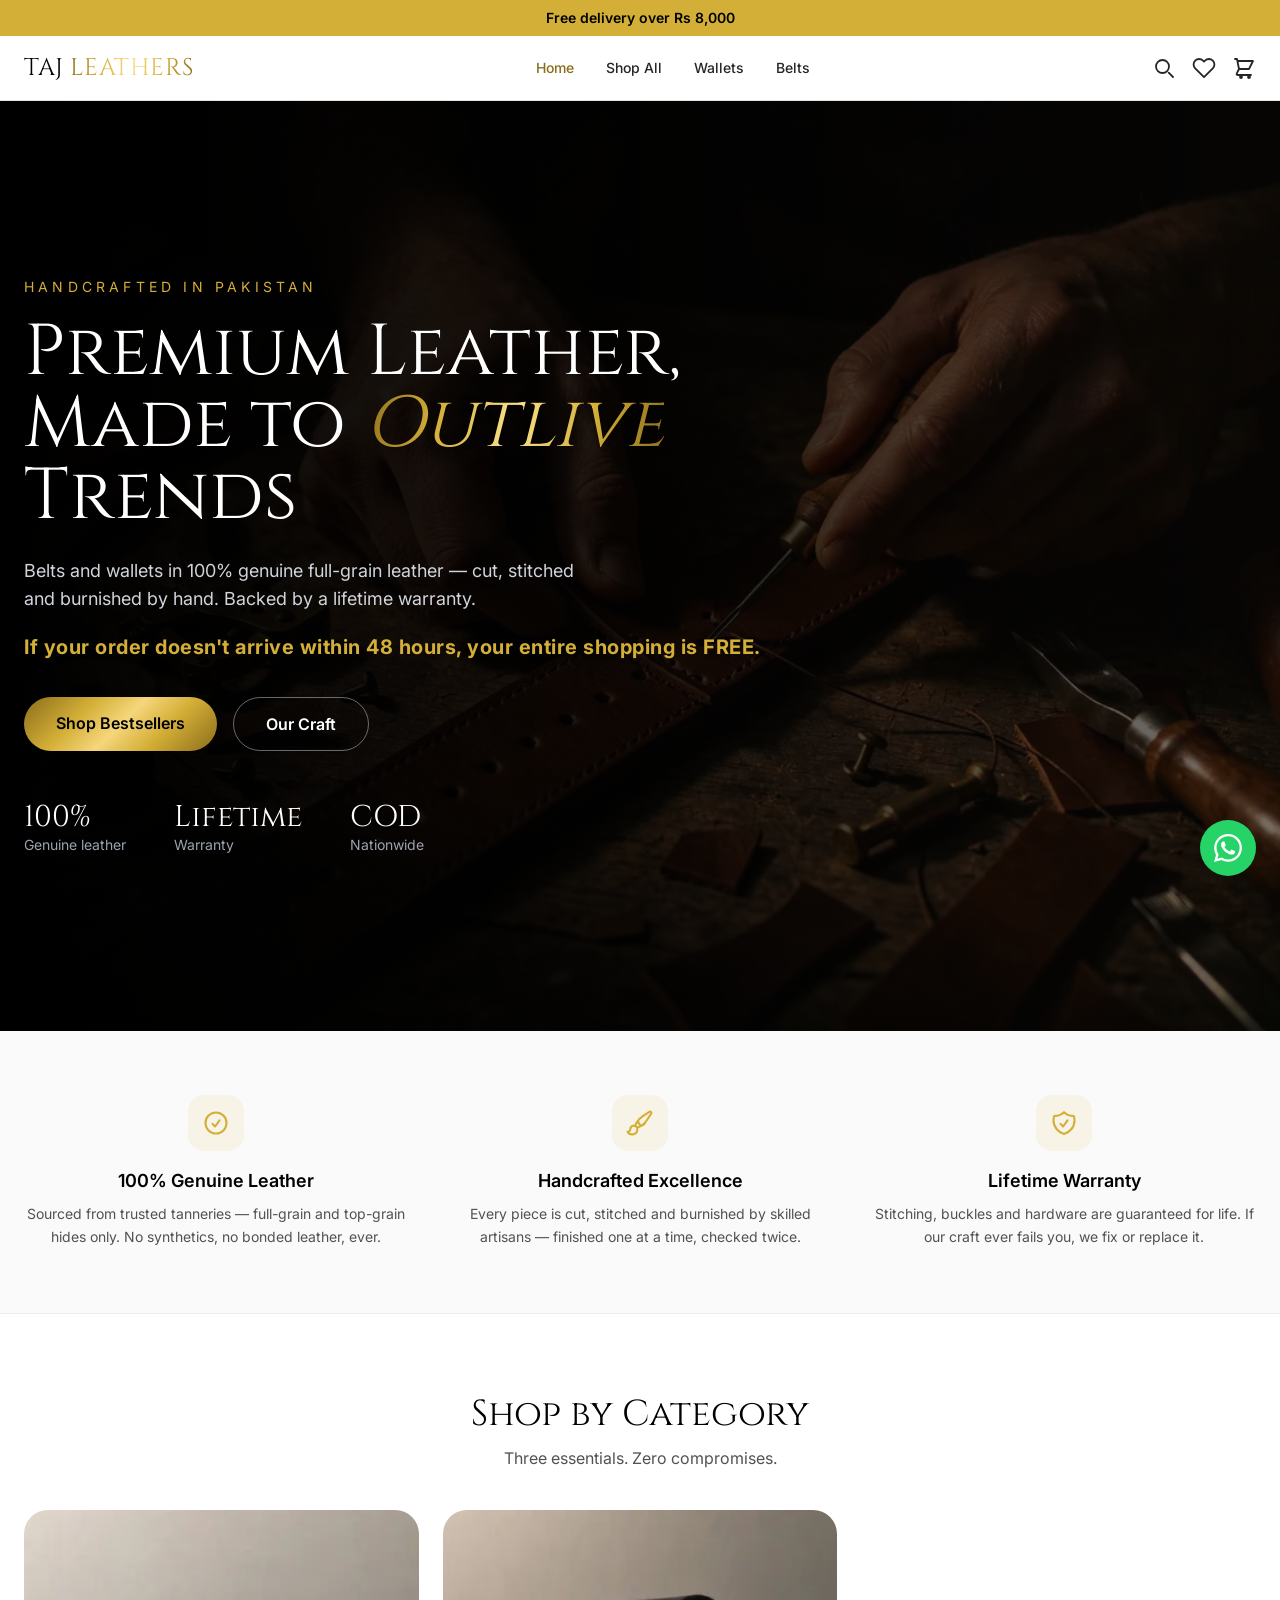
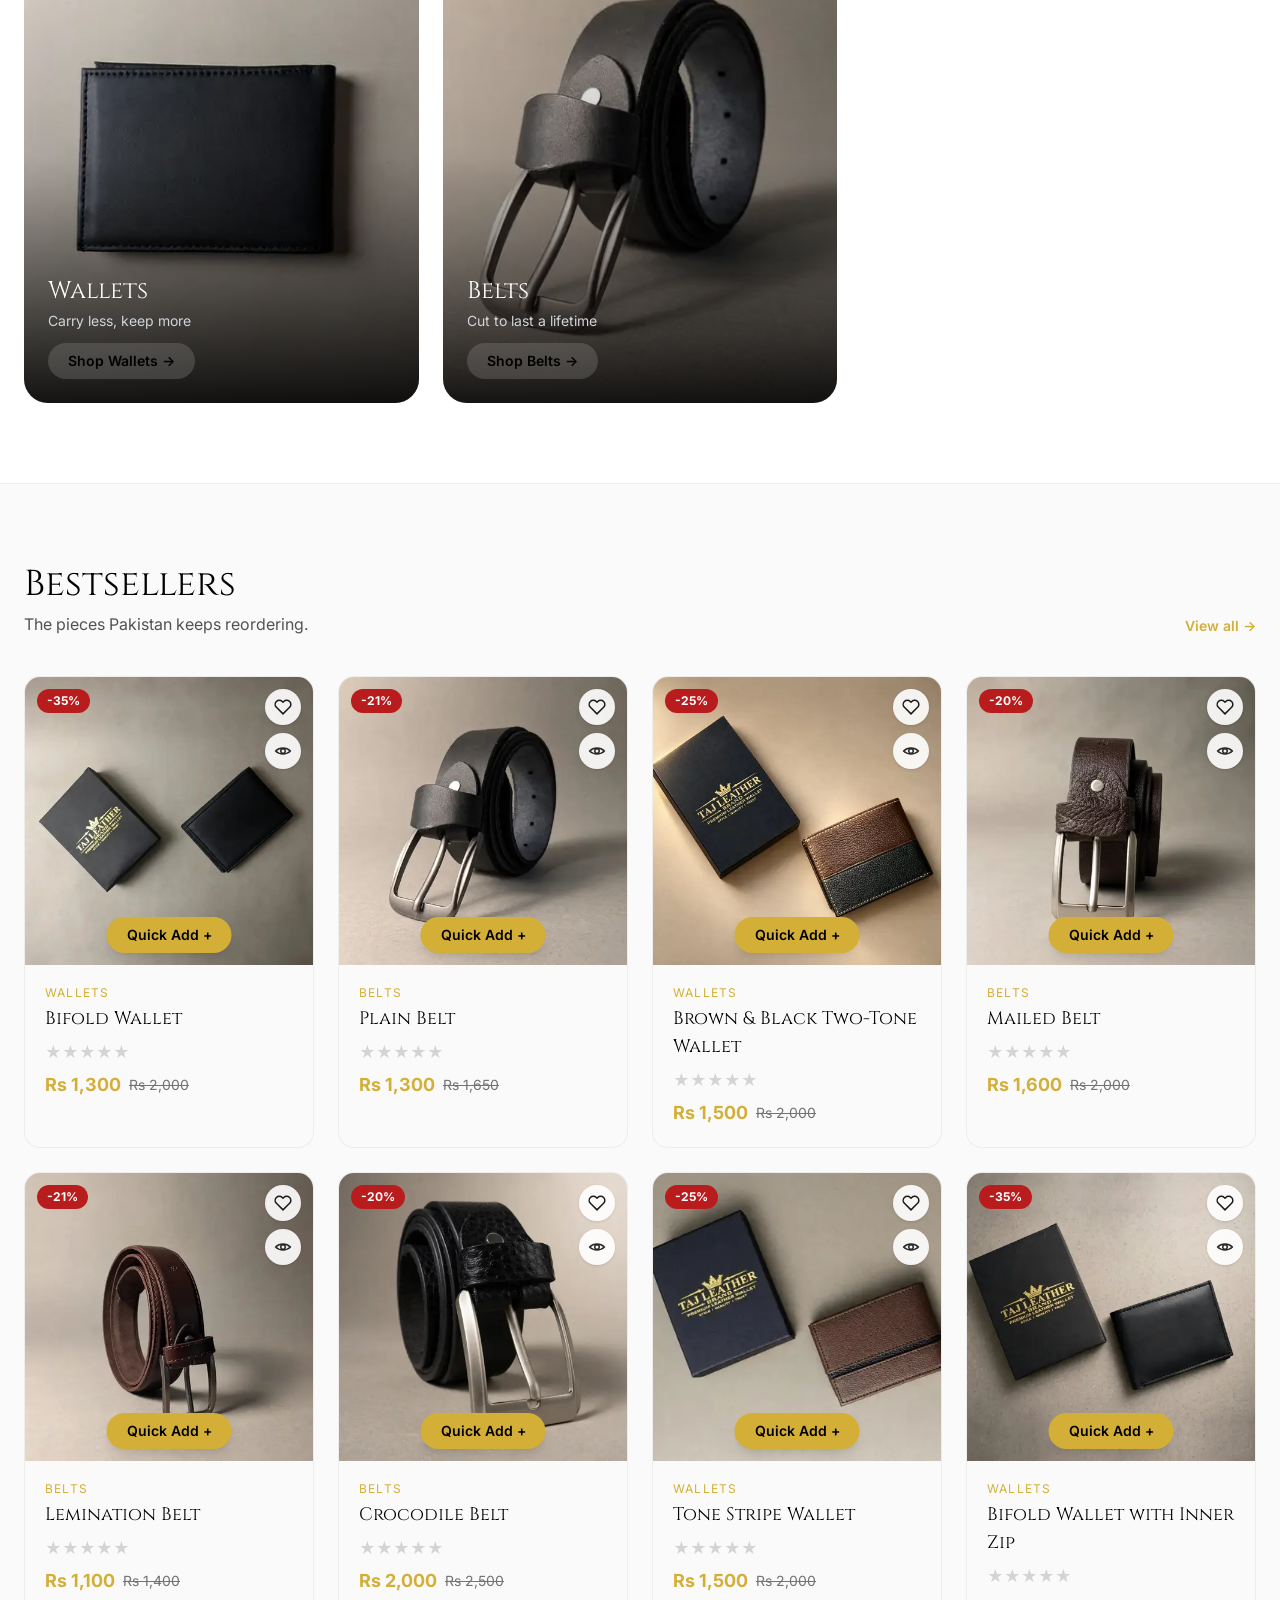
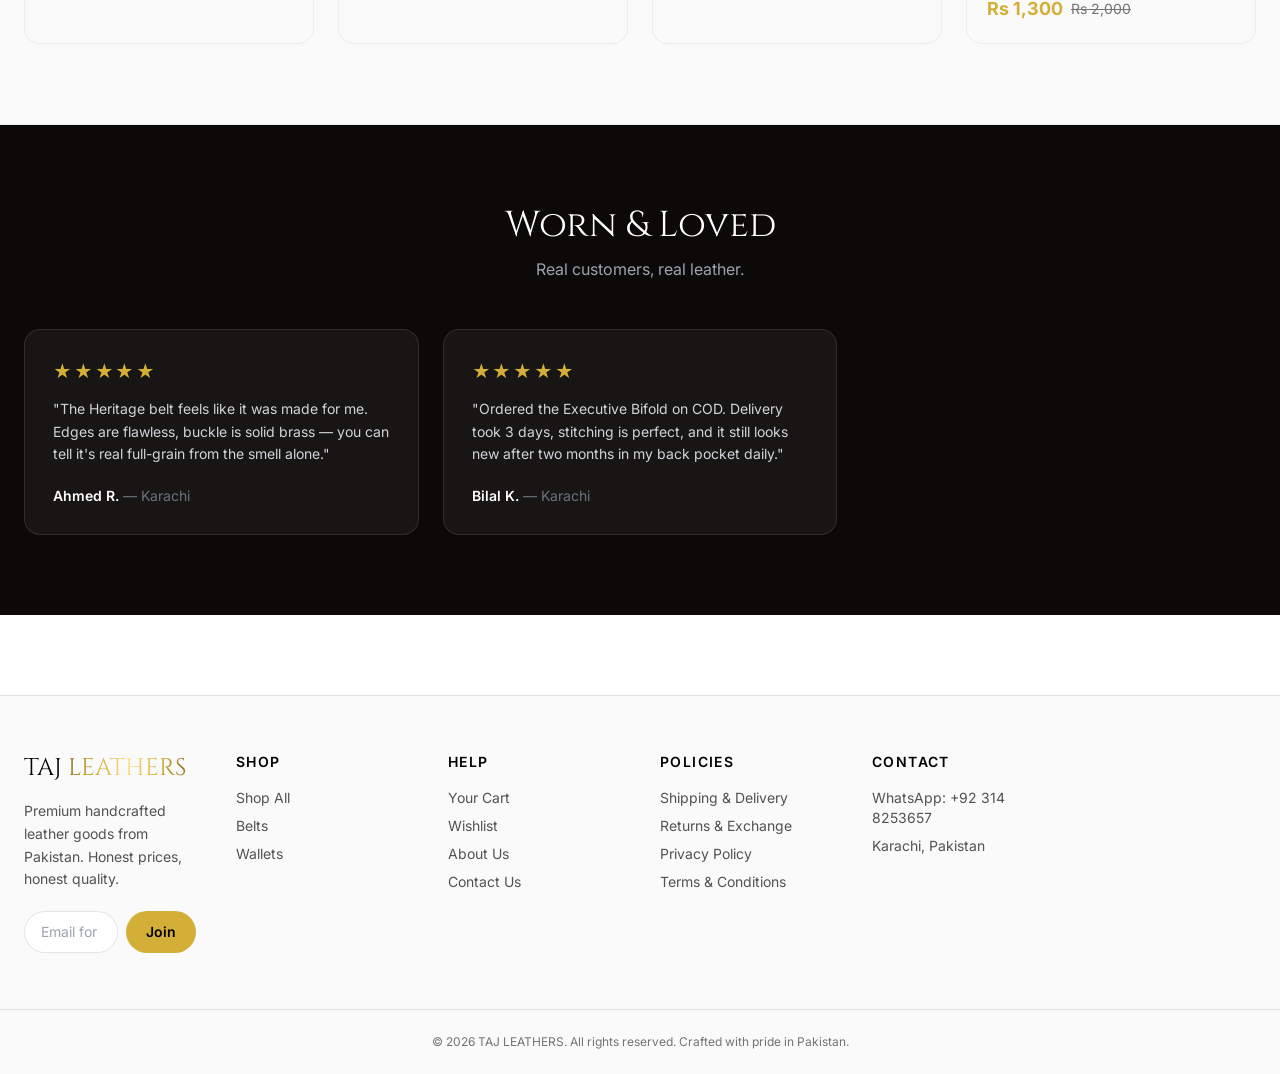
==== commit b51da675: "SEO: sitemap.xml + robots.txt, canonical + OG/Twitter on all pages, missing descriptions, Product/Or" ====
--- a/index.html
+++ b/index.html
@@ -32,6 +32,12 @@
   .reveal { opacity: 0; transform: translateY(28px); transition: opacity .7s ease, transform .7s ease; }
   .reveal.visible { opacity: 1; transform: none; }
 </style>
+<script type="application/ld+json">
+{"@context": "https://schema.org", "@graph": [
+{"@type": "Organization", "@id": "https://tajleathers.pk/#org", "name": "TAJ LEATHERS", "url": "https://tajleathers.pk/", "logo": "https://tajleathers.pk/assets/img/hero.webp", "description": "Premium handcrafted leather belts and wallets, made in Pakistan.", "address": {"@type": "PostalAddress", "addressLocality": "Karachi", "addressCountry": "PK"}, "contactPoint": {"@type": "ContactPoint", "contactType": "customer service", "url": "https://wa.me/923148253657"}},
+{"@type": "WebSite", "@id": "https://tajleathers.pk/#website", "url": "https://tajleathers.pk/", "name": "TAJ LEATHERS", "publisher": {"@id": "https://tajleathers.pk/#org"}}
+]}
+</script>
 </head>
 <body class="text-[#1a1a1a]">
 <div id="site-header"></div>
@@ -218,7 +224,7 @@
   <div class="hero" id="m-top">
     <div class="coil" aria-hidden="true"></div>
     <small>Handcrafted in Karachi, Pakistan</small>
-    <h1>Premium leather, made to outlive trends.</h1>
+    <h2>Premium leather, made to outlive trends.</h2>
     <p>Belts and wallets in 100% genuine full-grain leather — cut, stitched and burnished by hand. Backed by a lifetime warranty.</p>
     <div class="g48"><svg viewBox="0 0 24 24"><path d="M3 6h11v10H3zM14 9h4l3 3v4h-7"/><circle cx="7" cy="17" r="2"/><circle cx="17" cy="17" r="2"/></svg><span>If your order doesn’t arrive within 48 hours, your entire shopping is FREE.</span></div>
     <div class="btns"><a class="btn gold" href="#m-best">Shop bestsellers</a><a class="btn ghost" href="#m-craft">Our craft</a></div>
--- a/assets/css/styles.css
+++ b/assets/css/styles.css
@@ -1 +1 @@
-*,:after,:before{--tw-border-spacing-x:0;--tw-border-spacing-y:0;--tw-translate-x:0;--tw-translate-y:0;--tw-rotate:0;--tw-skew-x:0;--tw-skew-y:0;--tw-scale-x:1;--tw-scale-y:1;--tw-pan-x: ;--tw-pan-y: ;--tw-pinch-zoom: ;--tw-scroll-snap-strictness:proximity;--tw-gradient-from-position: ;--tw-gradient-via-position: ;--tw-gradient-to-position: ;--tw-ordinal: ;--tw-slashed-zero: ;--tw-numeric-figure: ;--tw-numeric-spacing: ;--tw-numeric-fraction: ;--tw-ring-inset: ;--tw-ring-offset-width:0px;--tw-ring-offset-color:#fff;--tw-ring-color:rgba(59,130,246,.5);--tw-ring-offset-shadow:0 0 #0000;--tw-ring-shadow:0 0 #0000;--tw-shadow:0 0 #0000;--tw-shadow-colored:0 0 #0000;--tw-blur: ;--tw-brightness: ;--tw-contrast: ;--tw-grayscale: ;--tw-hue-rotate: ;--tw-invert: ;--tw-saturate: ;--tw-sepia: ;--tw-drop-shadow: ;--tw-backdrop-blur: ;--tw-backdrop-brightness: ;--tw-backdrop-contrast: ;--tw-backdrop-grayscale: ;--tw-backdrop-hue-rotate: ;--tw-backdrop-invert: ;--tw-backdrop-opacity: ;--tw-backdrop-saturate: ;--tw-backdrop-sepia: ;--tw-contain-size: ;--tw-contain-layout: ;--tw-contain-paint: ;--tw-contain-style: }::backdrop{--tw-border-spacing-x:0;--tw-border-spacing-y:0;--tw-translate-x:0;--tw-translate-y:0;--tw-rotate:0;--tw-skew-x:0;--tw-skew-y:0;--tw-scale-x:1;--tw-scale-y:1;--tw-pan-x: ;--tw-pan-y: ;--tw-pinch-zoom: ;--tw-scroll-snap-strictness:proximity;--tw-gradient-from-position: ;--tw-gradient-via-position: ;--tw-gradient-to-position: ;--tw-ordinal: ;--tw-slashed-zero: ;--tw-numeric-figure: ;--tw-numeric-spacing: ;--tw-numeric-fraction: ;--tw-ring-inset: ;--tw-ring-offset-width:0px;--tw-ring-offset-color:#fff;--tw-ring-color:rgba(59,130,246,.5);--tw-ring-offset-shadow:0 0 #0000;--tw-ring-shadow:0 0 #0000;--tw-shadow:0 0 #0000;--tw-shadow-colored:0 0 #0000;--tw-blur: ;--tw-brightness: ;--tw-contrast: ;--tw-grayscale: ;--tw-hue-rotate: ;--tw-invert: ;--tw-saturate: ;--tw-sepia: ;--tw-drop-shadow: ;--tw-backdrop-blur: ;--tw-backdrop-brightness: ;--tw-backdrop-contrast: ;--tw-backdrop-grayscale: ;--tw-backdrop-hue-rotate: ;--tw-backdrop-invert: ;--tw-backdrop-opacity: ;--tw-backdrop-saturate: ;--tw-backdrop-sepia: ;--tw-contain-size: ;--tw-contain-layout: ;--tw-contain-paint: ;--tw-contain-style: }/*! tailwindcss v3.4.19 | MIT License | https://tailwindcss.com*/*,:after,:before{box-sizing:border-box;border:0 solid #e5e7eb}:after,:before{--tw-content:""}:host,html{line-height:1.5;-webkit-text-size-adjust:100%;-moz-tab-size:4;-o-tab-size:4;tab-size:4;font-family:ui-sans-serif,system-ui,sans-serif,Apple Color Emoji,Segoe UI Emoji,Segoe UI Symbol,Noto Color Emoji;font-feature-settings:normal;font-variation-settings:normal;-webkit-tap-highlight-color:transparent}body{margin:0;line-height:inherit}hr{height:0;color:inherit;border-top-width:1px}abbr:where([title]){-webkit-text-decoration:underline dotted;text-decoration:underline dotted}h1,h2,h3,h4,h5,h6{font-size:inherit;font-weight:inherit}a{color:inherit;text-decoration:inherit}b,strong{font-weight:bolder}code,kbd,pre,samp{font-family:ui-monospace,SFMono-Regular,Menlo,Monaco,Consolas,Liberation Mono,Courier New,monospace;font-feature-settings:normal;font-variation-settings:normal;font-size:1em}small{font-size:80%}sub,sup{font-size:75%;line-height:0;position:relative;vertical-align:baseline}sub{bottom:-.25em}sup{top:-.5em}table{text-indent:0;border-color:inherit;border-collapse:collapse}button,input,optgroup,select,textarea{font-family:inherit;font-feature-settings:inherit;font-variation-settings:inherit;font-size:100%;font-weight:inherit;line-height:inherit;letter-spacing:inherit;color:inherit;margin:0;padding:0}button,select{text-transform:none}button,input:where([type=button]),input:where([type=reset]),input:where([type=submit]){-webkit-appearance:button;background-color:transparent;background-image:none}:-moz-focusring{outline:auto}:-moz-ui-invalid{box-shadow:none}progress{vertical-align:baseline}::-webkit-inner-spin-button,::-webkit-outer-spin-button{height:auto}[type=search]{-webkit-appearance:textfield;outline-offset:-2px}::-webkit-search-decoration{-webkit-appearance:none}::-webkit-file-upload-button{-webkit-appearance:button;font:inherit}summary{display:list-item}blockquote,dd,dl,figure,h1,h2,h3,h4,h5,h6,hr,p,pre{margin:0}fieldset{margin:0}fieldset,legend{padding:0}menu,ol,ul{list-style:none;margin:0;padding:0}dialog{padding:0}textarea{resize:vertical}input::-moz-placeholder,textarea::-moz-placeholder{opacity:1;color:#9ca3af}input::placeholder,textarea::placeholder{opacity:1;color:#9ca3af}[role=button],button{cursor:pointer}:disabled{cursor:default}audio,canvas,embed,iframe,img,object,svg,video{display:block;vertical-align:middle}img,video{max-width:100%;height:auto}[hidden]:where(:not([hidden=until-found])){display:none}.pointer-events-none{pointer-events:none}.visible{visibility:visible}.fixed{position:fixed}.absolute{position:absolute}.relative{position:relative}.sticky{position:sticky}.inset-0{inset:0}.-right-2{right:-.5rem}.-top-2{top:-.5rem}.bottom-0{bottom:0}.bottom-24{bottom:6rem}.bottom-3{bottom:.75rem}.bottom-6{bottom:1.5rem}.left-1\/2{left:50%}.left-3{left:.75rem}.left-4{left:1rem}.right-3{right:.75rem}.right-6{right:1.5rem}.top-0{top:0}.top-3{top:.75rem}.top-4{top:1rem}.z-50{z-index:50}.z-\[100\]{z-index:100}.z-\[120\]{z-index:120}.order-1{order:1}.order-2{order:2}.order-3{order:3}.order-4{order:4}.col-span-2{grid-column:span 2/span 2}.mx-auto{margin-left:auto;margin-right:auto}.mb-0\.5{margin-bottom:.125rem}.mb-1{margin-bottom:.25rem}.mb-10{margin-bottom:2.5rem}.mb-12{margin-bottom:3rem}.mb-2{margin-bottom:.5rem}.mb-2\.5{margin-bottom:.625rem}.mb-3{margin-bottom:.75rem}.mb-4{margin-bottom:1rem}.mb-5{margin-bottom:1.25rem}.mb-6{margin-bottom:1.5rem}.mb-7{margin-bottom:1.75rem}.mb-8{margin-bottom:2rem}.ml-1{margin-left:.25rem}.ml-1\.5{margin-left:.375rem}.ml-2{margin-left:.5rem}.mt-1{margin-top:.25rem}.mt-1\.5{margin-top:.375rem}.mt-10{margin-top:2.5rem}.mt-12{margin-top:3rem}.mt-2{margin-top:.5rem}.mt-20{margin-top:5rem}.mt-3{margin-top:.75rem}.mt-4{margin-top:1rem}.mt-5{margin-top:1.25rem}.mt-6{margin-top:1.5rem}.mt-8{margin-top:2rem}.mt-9{margin-top:2.25rem}.block{display:block}.inline-block{display:inline-block}.flex{display:flex}.inline-flex{display:inline-flex}.grid{display:grid}.contents{display:contents}.hidden{display:none}.aspect-\[4\/3\]{aspect-ratio:4/3}.aspect-\[4\/5\]{aspect-ratio:4/5}.aspect-square{aspect-ratio:1/1}.h-10{height:2.5rem}.h-11{height:2.75rem}.h-12{height:3rem}.h-14{height:3.5rem}.h-16{height:4rem}.h-2{height:.5rem}.h-20{height:5rem}.h-5{height:1.25rem}.h-6{height:1.5rem}.h-7{height:1.75rem}.h-8{height:2rem}.h-9{height:2.25rem}.h-\[18px\]{height:18px}.h-\[52px\]{height:52px}.h-full{height:100%}.max-h-64{max-height:16rem}.max-h-\[60vh\]{max-height:60vh}.max-h-\[92dvh\]{max-height:92dvh}.min-h-\[280px\]{min-height:280px}.min-h-\[52px\]{min-height:52px}.w-10{width:2.5rem}.w-11{width:2.75rem}.w-12{width:3rem}.w-14{width:3.5rem}.w-16{width:4rem}.w-20{width:5rem}.w-32{width:8rem}.w-5{width:1.25rem}.w-6{width:1.5rem}.w-7{width:1.75rem}.w-8{width:2rem}.w-9{width:2.25rem}.w-\[18px\]{width:18px}.w-\[52px\]{width:52px}.w-full{width:100%}.min-w-0{min-width:0}.max-w-2xl{max-width:42rem}.max-w-3xl{max-width:48rem}.max-w-4xl{max-width:56rem}.max-w-5xl{max-width:64rem}.max-w-6xl{max-width:72rem}.max-w-7xl{max-width:80rem}.max-w-lg{max-width:32rem}.max-w-md{max-width:28rem}.max-w-xl{max-width:36rem}.flex-1{flex:1 1 0%}.shrink-0{flex-shrink:0}.-translate-x-1\/2{--tw-translate-x:-50%}.-translate-x-1\/2,.translate-y-4{transform:translate(var(--tw-translate-x),var(--tw-translate-y)) rotate(var(--tw-rotate)) skewX(var(--tw-skew-x)) skewY(var(--tw-skew-y)) scaleX(var(--tw-scale-x)) scaleY(var(--tw-scale-y))}.translate-y-4{--tw-translate-y:1rem}.transform{transform:translate(var(--tw-translate-x),var(--tw-translate-y)) rotate(var(--tw-rotate)) skewX(var(--tw-skew-x)) skewY(var(--tw-skew-y)) scaleX(var(--tw-scale-x)) scaleY(var(--tw-scale-y))}.cursor-pointer{cursor:pointer}.list-disc{list-style-type:disc}.grid-cols-1{grid-template-columns:repeat(1,minmax(0,1fr))}.grid-cols-2{grid-template-columns:repeat(2,minmax(0,1fr))}.flex-col{flex-direction:column}.flex-wrap{flex-wrap:wrap}.items-start{align-items:flex-start}.items-end{align-items:flex-end}.items-center{align-items:center}.justify-center{justify-content:center}.justify-between{justify-content:space-between}.gap-1{gap:.25rem}.gap-10{gap:2.5rem}.gap-2{gap:.5rem}.gap-3{gap:.75rem}.gap-4{gap:1rem}.gap-5{gap:1.25rem}.gap-6{gap:1.5rem}.gap-8{gap:2rem}.space-y-1\.5>:not([hidden])~:not([hidden]){--tw-space-y-reverse:0;margin-top:calc(.375rem*(1 - var(--tw-space-y-reverse)));margin-bottom:calc(.375rem*var(--tw-space-y-reverse))}.space-y-2>:not([hidden])~:not([hidden]){--tw-space-y-reverse:0;margin-top:calc(.5rem*(1 - var(--tw-space-y-reverse)));margin-bottom:calc(.5rem*var(--tw-space-y-reverse))}.space-y-3>:not([hidden])~:not([hidden]){--tw-space-y-reverse:0;margin-top:calc(.75rem*(1 - var(--tw-space-y-reverse)));margin-bottom:calc(.75rem*var(--tw-space-y-reverse))}.space-y-4>:not([hidden])~:not([hidden]){--tw-space-y-reverse:0;margin-top:calc(1rem*(1 - var(--tw-space-y-reverse)));margin-bottom:calc(1rem*var(--tw-space-y-reverse))}.space-y-5>:not([hidden])~:not([hidden]){--tw-space-y-reverse:0;margin-top:calc(1.25rem*(1 - var(--tw-space-y-reverse)));margin-bottom:calc(1.25rem*var(--tw-space-y-reverse))}.space-y-6>:not([hidden])~:not([hidden]){--tw-space-y-reverse:0;margin-top:calc(1.5rem*(1 - var(--tw-space-y-reverse)));margin-bottom:calc(1.5rem*var(--tw-space-y-reverse))}.overflow-auto{overflow:auto}.overflow-hidden{overflow:hidden}.overflow-x-auto{overflow-x:auto}.truncate{overflow:hidden;text-overflow:ellipsis}.truncate,.whitespace-nowrap{white-space:nowrap}.rounded{border-radius:.25rem}.rounded-2xl{border-radius:1rem}.rounded-3xl{border-radius:1.5rem}.rounded-full{border-radius:9999px}.rounded-lg{border-radius:.5rem}.rounded-xl{border-radius:.75rem}.rounded-r-xl{border-top-right-radius:.75rem;border-bottom-right-radius:.75rem}.border{border-width:1px}.border-y{border-top-width:1px}.border-b,.border-y{border-bottom-width:1px}.border-l-4{border-left-width:4px}.border-t{border-top-width:1px}.border-\[\#D4AF37\]{--tw-border-opacity:1;border-color:rgb(212 175 55/var(--tw-border-opacity,1))}.border-\[\#D4AF37\]\/40{border-color:rgba(212,175,55,.4)}.border-\[\#D4AF37\]\/60{border-color:rgba(212,175,55,.6)}.border-black\/10{border-color:rgba(0,0,0,.1)}.border-black\/15{border-color:rgba(0,0,0,.15)}.border-black\/20{border-color:rgba(0,0,0,.2)}.border-black\/5{border-color:rgba(0,0,0,.05)}.border-red-200{--tw-border-opacity:1;border-color:rgb(254 202 202/var(--tw-border-opacity,1))}.border-white\/10{border-color:hsla(0,0%,100%,.1)}.border-white\/20{border-color:hsla(0,0%,100%,.2)}.border-white\/40{border-color:hsla(0,0%,100%,.4)}.bg-\[\#000000\]{--tw-bg-opacity:1;background-color:rgb(0 0 0/var(--tw-bg-opacity,1))}.bg-\[\#0c0a09\]{--tw-bg-opacity:1;background-color:rgb(12 10 9/var(--tw-bg-opacity,1))}.bg-\[\#25D366\]{--tw-bg-opacity:1;background-color:rgb(37 211 102/var(--tw-bg-opacity,1))}.bg-\[\#D4AF37\]{--tw-bg-opacity:1;background-color:rgb(212 175 55/var(--tw-bg-opacity,1))}.bg-\[\#D4AF37\]\/10{background-color:rgba(212,175,55,.1)}.bg-\[\#D4AF37\]\/15{background-color:rgba(212,175,55,.15)}.bg-\[\#fafafa\]{--tw-bg-opacity:1;background-color:rgb(250 250 250/var(--tw-bg-opacity,1))}.bg-\[\#ffffff\]\/95{background-color:hsla(0,0%,100%,.95)}.bg-black\/10{background-color:rgba(0,0,0,.1)}.bg-black\/5{background-color:rgba(0,0,0,.05)}.bg-black\/55{background-color:rgba(0,0,0,.55)}.bg-green-100{--tw-bg-opacity:1;background-color:rgb(220 252 231/var(--tw-bg-opacity,1))}.bg-green-900\/40{background-color:rgba(20,83,45,.4)}.bg-red-50{--tw-bg-opacity:1;background-color:rgb(254 242 242/var(--tw-bg-opacity,1))}.bg-red-700{--tw-bg-opacity:1;background-color:rgb(185 28 28/var(--tw-bg-opacity,1))}.bg-white{--tw-bg-opacity:1;background-color:rgb(255 255 255/var(--tw-bg-opacity,1))}.bg-white\/10{background-color:hsla(0,0%,100%,.1)}.bg-white\/15{background-color:hsla(0,0%,100%,.15)}.bg-white\/5{background-color:hsla(0,0%,100%,.05)}.bg-white\/90{background-color:hsla(0,0%,100%,.9)}.bg-gradient-to-r{background-image:linear-gradient(to right,var(--tw-gradient-stops))}.bg-gradient-to-t{background-image:linear-gradient(to top,var(--tw-gradient-stops))}.from-\[\#000000\],.from-black{--tw-gradient-from:#000 var(--tw-gradient-from-position);--tw-gradient-to:transparent var(--tw-gradient-to-position);--tw-gradient-stops:var(--tw-gradient-from),var(--tw-gradient-to)}.from-black\/85{--tw-gradient-from:rgba(0,0,0,.85) var(--tw-gradient-from-position);--tw-gradient-to:transparent var(--tw-gradient-to-position);--tw-gradient-stops:var(--tw-gradient-from),var(--tw-gradient-to)}.from-black\/90{--tw-gradient-from:rgba(0,0,0,.9) var(--tw-gradient-from-position);--tw-gradient-to:transparent var(--tw-gradient-to-position);--tw-gradient-stops:var(--tw-gradient-from),var(--tw-gradient-to)}.via-\[\#000000\]\/80{--tw-gradient-to:transparent var(--tw-gradient-to-position);--tw-gradient-stops:var(--tw-gradient-from),rgba(0,0,0,.8) var(--tw-gradient-via-position),var(--tw-gradient-to)}.via-black\/20{--tw-gradient-to:transparent var(--tw-gradient-to-position);--tw-gradient-stops:var(--tw-gradient-from),rgba(0,0,0,.2) var(--tw-gradient-via-position),var(--tw-gradient-to)}.via-black\/25{--tw-gradient-to:transparent var(--tw-gradient-to-position);--tw-gradient-stops:var(--tw-gradient-from),rgba(0,0,0,.25) var(--tw-gradient-via-position),var(--tw-gradient-to)}.via-black\/70{--tw-gradient-to:transparent var(--tw-gradient-to-position);--tw-gradient-stops:var(--tw-gradient-from),rgba(0,0,0,.7) var(--tw-gradient-via-position),var(--tw-gradient-to)}.via-white\/\[0\.04\]{--tw-gradient-to:hsla(0,0%,100%,0) var(--tw-gradient-to-position);--tw-gradient-stops:var(--tw-gradient-from),hsla(0,0%,100%,.04) var(--tw-gradient-via-position),var(--tw-gradient-to)}.to-\[\#1a1a1a\]{--tw-gradient-to:#1a1a1a var(--tw-gradient-to-position)}.to-transparent{--tw-gradient-to:transparent var(--tw-gradient-to-position)}.object-cover{-o-object-fit:cover;object-fit:cover}.p-3{padding:.75rem}.p-4{padding:1rem}.p-5{padding:1.25rem}.p-6{padding:1.5rem}.p-7{padding:1.75rem}.p-8{padding:2rem}.px-1{padding-left:.25rem;padding-right:.25rem}.px-2{padding-left:.5rem;padding-right:.5rem}.px-2\.5{padding-left:.625rem;padding-right:.625rem}.px-3{padding-left:.75rem;padding-right:.75rem}.px-4{padding-left:1rem;padding-right:1rem}.px-5{padding-left:1.25rem;padding-right:1.25rem}.px-6{padding-left:1.5rem;padding-right:1.5rem}.px-7{padding-left:1.75rem;padding-right:1.75rem}.px-8{padding-left:2rem;padding-right:2rem}.py-0\.5{padding-top:.125rem;padding-bottom:.125rem}.py-1{padding-top:.25rem;padding-bottom:.25rem}.py-1\.5{padding-top:.375rem;padding-bottom:.375rem}.py-10{padding-top:2.5rem;padding-bottom:2.5rem}.py-12{padding-top:3rem;padding-bottom:3rem}.py-14{padding-top:3.5rem;padding-bottom:3.5rem}.py-16{padding-top:4rem;padding-bottom:4rem}.py-2{padding-top:.5rem;padding-bottom:.5rem}.py-2\.5{padding-top:.625rem;padding-bottom:.625rem}.py-20{padding-top:5rem;padding-bottom:5rem}.py-28{padding-top:7rem;padding-bottom:7rem}.py-3{padding-top:.75rem;padding-bottom:.75rem}.py-3\.5{padding-top:.875rem;padding-bottom:.875rem}.py-32{padding-top:8rem;padding-bottom:8rem}.py-4{padding-top:1rem;padding-bottom:1rem}.py-6{padding-top:1.5rem;padding-bottom:1.5rem}.pb-1{padding-bottom:.25rem}.pb-4{padding-bottom:1rem}.pb-5{padding-bottom:1.25rem}.pl-4{padding-left:1rem}.pl-5{padding-left:1.25rem}.pr-5{padding-right:1.25rem}.pt-2{padding-top:.5rem}.pt-4{padding-top:1rem}.pt-5{padding-top:1.25rem}.text-left{text-align:left}.text-center{text-align:center}.align-middle{vertical-align:middle}.font-serif{font-family:ui-serif,Georgia,Cambria,Times New Roman,Times,serif}.text-2xl{font-size:1.5rem;line-height:2rem}.text-3xl{font-size:1.875rem;line-height:2.25rem}.text-4xl{font-size:2.25rem;line-height:2.5rem}.text-5xl{font-size:3rem;line-height:1}.text-\[10px\]{font-size:10px}.text-base{font-size:1rem;line-height:1.5rem}.text-lg{font-size:1.125rem;line-height:1.75rem}.text-sm{font-size:.875rem;line-height:1.25rem}.text-xl{font-size:1.25rem;line-height:1.75rem}.text-xs{font-size:.75rem;line-height:1rem}.font-bold{font-weight:700}.font-medium{font-weight:500}.font-normal{font-weight:400}.font-semibold{font-weight:600}.uppercase{text-transform:uppercase}.italic{font-style:italic}.leading-none{line-height:1}.leading-relaxed{line-height:1.625}.leading-tight{line-height:1.25}.tracking-\[0\.25em\]{letter-spacing:.25em}.tracking-\[0\.2em\]{letter-spacing:.2em}.tracking-\[0\.3em\]{letter-spacing:.3em}.tracking-wide{letter-spacing:.025em}.tracking-wider{letter-spacing:.05em}.tracking-widest{letter-spacing:.1em}.text-\[\#000000\]{--tw-text-opacity:1;color:rgb(0 0 0/var(--tw-text-opacity,1))}.text-\[\#1a1a1a\]{--tw-text-opacity:1;color:rgb(26 26 26/var(--tw-text-opacity,1))}.text-\[\#262626\]{--tw-text-opacity:1;color:rgb(38 38 38/var(--tw-text-opacity,1))}.text-\[\#525252\]{--tw-text-opacity:1;color:rgb(82 82 82/var(--tw-text-opacity,1))}.text-\[\#737373\]{--tw-text-opacity:1;color:rgb(115 115 115/var(--tw-text-opacity,1))}.text-\[\#D4AF37\]{--tw-text-opacity:1;color:rgb(212 175 55/var(--tw-text-opacity,1))}.text-\[\#F0D060\]{--tw-text-opacity:1;color:rgb(240 208 96/var(--tw-text-opacity,1))}.text-\[\#d4d4d4\]{--tw-text-opacity:1;color:rgb(212 212 212/var(--tw-text-opacity,1))}.text-black{--tw-text-opacity:1;color:rgb(0 0 0/var(--tw-text-opacity,1))}.text-gray-300{--tw-text-opacity:1;color:rgb(209 213 219/var(--tw-text-opacity,1))}.text-gray-400{--tw-text-opacity:1;color:rgb(156 163 175/var(--tw-text-opacity,1))}.text-gray-500{--tw-text-opacity:1;color:rgb(107 114 128/var(--tw-text-opacity,1))}.text-green-400{--tw-text-opacity:1;color:rgb(74 222 128/var(--tw-text-opacity,1))}.text-green-600{--tw-text-opacity:1;color:rgb(22 163 74/var(--tw-text-opacity,1))}.text-green-700{--tw-text-opacity:1;color:rgb(21 128 61/var(--tw-text-opacity,1))}.text-red-500{--tw-text-opacity:1;color:rgb(239 68 68/var(--tw-text-opacity,1))}.text-red-600{--tw-text-opacity:1;color:rgb(220 38 38/var(--tw-text-opacity,1))}.text-stone-400{--tw-text-opacity:1;color:rgb(168 162 158/var(--tw-text-opacity,1))}.text-white{--tw-text-opacity:1;color:rgb(255 255 255/var(--tw-text-opacity,1))}.text-white\/95{color:hsla(0,0%,100%,.95)}.underline{text-decoration-line:underline}.line-through{text-decoration-line:line-through}.decoration-\[\#D4AF37\]{text-decoration-color:#d4af37}.underline-offset-2{text-underline-offset:2px}.placeholder-\[\#737373\]::-moz-placeholder{--tw-placeholder-opacity:1;color:rgb(115 115 115/var(--tw-placeholder-opacity,1))}.placeholder-\[\#737373\]::placeholder{--tw-placeholder-opacity:1;color:rgb(115 115 115/var(--tw-placeholder-opacity,1))}.placeholder-gray-400::-moz-placeholder{--tw-placeholder-opacity:1;color:rgb(156 163 175/var(--tw-placeholder-opacity,1))}.placeholder-gray-400::placeholder{--tw-placeholder-opacity:1;color:rgb(156 163 175/var(--tw-placeholder-opacity,1))}.opacity-0{opacity:0}.opacity-25{opacity:.25}.opacity-40{opacity:.4}.opacity-45{opacity:.45}.shadow{--tw-shadow:0 1px 3px 0 rgba(0,0,0,.1),0 1px 2px -1px rgba(0,0,0,.1);--tw-shadow-colored:0 1px 3px 0 var(--tw-shadow-color),0 1px 2px -1px var(--tw-shadow-color)}.shadow,.shadow-2xl{box-shadow:var(--tw-ring-offset-shadow,0 0 #0000),var(--tw-ring-shadow,0 0 #0000),var(--tw-shadow)}.shadow-2xl{--tw-shadow:0 25px 50px -12px rgba(0,0,0,.25);--tw-shadow-colored:0 25px 50px -12px var(--tw-shadow-color)}.shadow-\[0_8px_30px_rgba\(0\2c 0\2c 0\2c 0\.06\)\]{--tw-shadow:0 8px 30px rgba(0,0,0,.06);--tw-shadow-colored:0 8px 30px var(--tw-shadow-color)}.shadow-\[0_8px_30px_rgba\(0\2c 0\2c 0\2c 0\.06\)\],.shadow-lg{box-shadow:var(--tw-ring-offset-shadow,0 0 #0000),var(--tw-ring-shadow,0 0 #0000),var(--tw-shadow)}.shadow-lg{--tw-shadow:0 10px 15px -3px rgba(0,0,0,.1),0 4px 6px -4px rgba(0,0,0,.1);--tw-shadow-colored:0 10px 15px -3px var(--tw-shadow-color),0 4px 6px -4px var(--tw-shadow-color)}.outline{outline-style:solid}.ring-2{--tw-ring-offset-shadow:var(--tw-ring-inset) 0 0 0 var(--tw-ring-offset-width) var(--tw-ring-offset-color);--tw-ring-shadow:var(--tw-ring-inset) 0 0 0 calc(2px + var(--tw-ring-offset-width)) var(--tw-ring-color);box-shadow:var(--tw-ring-offset-shadow),var(--tw-ring-shadow),var(--tw-shadow,0 0 #0000)}.ring-\[\#D4AF37\]{--tw-ring-opacity:1;--tw-ring-color:rgb(212 175 55/var(--tw-ring-opacity,1))}.ring-transparent{--tw-ring-color:transparent}.filter{filter:var(--tw-blur) var(--tw-brightness) var(--tw-contrast) var(--tw-grayscale) var(--tw-hue-rotate) var(--tw-invert) var(--tw-saturate) var(--tw-sepia) var(--tw-drop-shadow)}.backdrop-blur{--tw-backdrop-blur:blur(8px)}.backdrop-blur,.backdrop-blur-sm{-webkit-backdrop-filter:var(--tw-backdrop-blur) var(--tw-backdrop-brightness) var(--tw-backdrop-contrast) var(--tw-backdrop-grayscale) var(--tw-backdrop-hue-rotate) var(--tw-backdrop-invert) var(--tw-backdrop-opacity) var(--tw-backdrop-saturate) var(--tw-backdrop-sepia);backdrop-filter:var(--tw-backdrop-blur) var(--tw-backdrop-brightness) var(--tw-backdrop-contrast) var(--tw-backdrop-grayscale) var(--tw-backdrop-hue-rotate) var(--tw-backdrop-invert) var(--tw-backdrop-opacity) var(--tw-backdrop-saturate) var(--tw-backdrop-sepia)}.backdrop-blur-sm{--tw-backdrop-blur:blur(4px)}.transition{transition-property:color,background-color,border-color,text-decoration-color,fill,stroke,opacity,box-shadow,transform,filter,-webkit-backdrop-filter;transition-property:color,background-color,border-color,text-decoration-color,fill,stroke,opacity,box-shadow,transform,filter,backdrop-filter;transition-property:color,background-color,border-color,text-decoration-color,fill,stroke,opacity,box-shadow,transform,filter,backdrop-filter,-webkit-backdrop-filter;transition-timing-function:cubic-bezier(.4,0,.2,1);transition-duration:.15s}.transition-all{transition-property:all;transition-timing-function:cubic-bezier(.4,0,.2,1);transition-duration:.15s}.transition-transform{transition-property:transform;transition-timing-function:cubic-bezier(.4,0,.2,1);transition-duration:.15s}.duration-300{transition-duration:.3s}.duration-500{transition-duration:.5s}.gold-shine-text{background:linear-gradient(100deg,#8a6d1b,#d4af37 25%,#f9e08a 50%,#d4af37 75%,#8a6d1b);-webkit-background-clip:text;background-clip:text;color:transparent}.gold-shine-bg{background:linear-gradient(135deg,#8a6d1b,#d4af37 30%,#f5d67b 50%,#d4af37 70%,#8a6d1b)}.gold-shine-btn{position:relative;overflow:hidden}.gold-shine-btn:after{content:"";position:absolute;inset:0;background:linear-gradient(105deg,transparent 40%,hsla(0,0%,100%,.55) 50%,transparent 60%);transform:translateX(-120%);animation:gold-sheen 3.5s ease-in-out infinite;pointer-events:none}@keyframes gold-sheen{0%,60%{transform:translateX(-120%)}to{transform:translateX(120%)}}.gal-strip{display:flex;flex-wrap:nowrap;overflow-x:auto;overflow-y:hidden;scroll-snap-type:x mandatory;-webkit-overflow-scrolling:touch;scrollbar-width:none;-ms-overflow-style:none}.gal-strip::-webkit-scrollbar{display:none}.gal-slide{flex:0 0 auto;width:100%;scroll-snap-align:start}.hover\:-translate-y-1:hover{--tw-translate-y:-0.25rem}.hover\:-translate-y-1:hover,.hover\:-translate-y-1\.5:hover{transform:translate(var(--tw-translate-x),var(--tw-translate-y)) rotate(var(--tw-rotate)) skewX(var(--tw-skew-x)) skewY(var(--tw-skew-y)) scaleX(var(--tw-scale-x)) scaleY(var(--tw-scale-y))}.hover\:-translate-y-1\.5:hover{--tw-translate-y:-0.375rem}.hover\:scale-110:hover{--tw-scale-x:1.1;--tw-scale-y:1.1;transform:translate(var(--tw-translate-x),var(--tw-translate-y)) rotate(var(--tw-rotate)) skewX(var(--tw-skew-x)) skewY(var(--tw-skew-y)) scaleX(var(--tw-scale-x)) scaleY(var(--tw-scale-y))}.hover\:border-\[\#D4AF37\]:hover{--tw-border-opacity:1;border-color:rgb(212 175 55/var(--tw-border-opacity,1))}.hover\:border-\[\#D4AF37\]\/40:hover{border-color:rgba(212,175,55,.4)}.hover\:bg-\[\#1fb857\]:hover{--tw-bg-opacity:1;background-color:rgb(31 184 87/var(--tw-bg-opacity,1))}.hover\:bg-\[\#B8860B\]:hover{--tw-bg-opacity:1;background-color:rgb(184 134 11/var(--tw-bg-opacity,1))}.hover\:bg-\[\#D4AF37\]:hover{--tw-bg-opacity:1;background-color:rgb(212 175 55/var(--tw-bg-opacity,1))}.hover\:bg-\[\#fafafa\]:hover{--tw-bg-opacity:1;background-color:rgb(250 250 250/var(--tw-bg-opacity,1))}.hover\:text-\[\#D4AF37\]:hover{--tw-text-opacity:1;color:rgb(212 175 55/var(--tw-text-opacity,1))}.hover\:text-red-400:hover{--tw-text-opacity:1;color:rgb(248 113 113/var(--tw-text-opacity,1))}.hover\:text-red-500:hover{--tw-text-opacity:1;color:rgb(239 68 68/var(--tw-text-opacity,1))}.hover\:underline:hover{text-decoration-line:underline}.hover\:shadow-\[0_16px_40px_rgba\(249\2c 115\2c 22\2c 0\.12\)\]:hover{--tw-shadow:0 16px 40px rgba(249,115,22,.12);--tw-shadow-colored:0 16px 40px var(--tw-shadow-color);box-shadow:var(--tw-ring-offset-shadow,0 0 #0000),var(--tw-ring-shadow,0 0 #0000),var(--tw-shadow)}.hover\:ring-\[\#D4AF37\]:hover{--tw-ring-opacity:1;--tw-ring-color:rgb(212 175 55/var(--tw-ring-opacity,1))}.hover\:brightness-95:hover{--tw-brightness:brightness(.95);filter:var(--tw-blur) var(--tw-brightness) var(--tw-contrast) var(--tw-grayscale) var(--tw-hue-rotate) var(--tw-invert) var(--tw-saturate) var(--tw-sepia) var(--tw-drop-shadow)}.focus\:border-\[\#25D366\]:focus{--tw-border-opacity:1;border-color:rgb(37 211 102/var(--tw-border-opacity,1))}.focus\:border-\[\#D4AF37\]:focus{--tw-border-opacity:1;border-color:rgb(212 175 55/var(--tw-border-opacity,1))}.focus\:bg-white\/15:focus{background-color:hsla(0,0%,100%,.15)}.focus\:outline-none:focus{outline:2px solid transparent;outline-offset:2px}.group:hover .group-hover\:scale-105{--tw-scale-x:1.05;--tw-scale-y:1.05}.group:hover .group-hover\:scale-105,.group:hover .group-hover\:scale-110{transform:translate(var(--tw-translate-x),var(--tw-translate-y)) rotate(var(--tw-rotate)) skewX(var(--tw-skew-x)) skewY(var(--tw-skew-y)) scaleX(var(--tw-scale-x)) scaleY(var(--tw-scale-y))}.group:hover .group-hover\:scale-110{--tw-scale-x:1.1;--tw-scale-y:1.1}.group:hover .group-hover\:bg-\[\#D4AF37\]{--tw-bg-opacity:1;background-color:rgb(212 175 55/var(--tw-bg-opacity,1))}@media (min-width:640px){.sm\:order-none{order:0}.sm\:col-span-2{grid-column:span 2/span 2}.sm\:inline{display:inline}.sm\:h-24{height:6rem}.sm\:w-24{width:6rem}.sm\:w-auto{width:auto}.sm\:flex-1{flex:1 1 0%}.sm\:grid-cols-2{grid-template-columns:repeat(2,minmax(0,1fr))}.sm\:grid-cols-3{grid-template-columns:repeat(3,minmax(0,1fr))}.sm\:flex-row{flex-direction:row}.sm\:flex-nowrap{flex-wrap:nowrap}.sm\:items-center{align-items:center}.sm\:gap-12{gap:3rem}.sm\:gap-4{gap:1rem}.sm\:gap-6{gap:1.5rem}.sm\:rounded-l-\[1\.25rem\]{border-top-left-radius:1.25rem;border-bottom-left-radius:1.25rem}.sm\:p-7{padding:1.75rem}.sm\:p-8{padding:2rem}.sm\:px-12{padding-left:3rem;padding-right:3rem}.sm\:px-6{padding-left:1.5rem;padding-right:1.5rem}.sm\:py-20{padding-top:5rem;padding-bottom:5rem}.sm\:py-40{padding-top:10rem;padding-bottom:10rem}.sm\:py-44{padding-top:11rem;padding-bottom:11rem}.sm\:text-3xl{font-size:1.875rem;line-height:2.25rem}.sm\:text-4xl{font-size:2.25rem;line-height:2.5rem}.sm\:text-5xl{font-size:3rem;line-height:1}.sm\:text-6xl{font-size:3.75rem;line-height:1}.sm\:text-\[13\.5px\]{font-size:13.5px}.sm\:text-base{font-size:1rem;line-height:1.5rem}.sm\:text-lg{font-size:1.125rem;line-height:1.75rem}.sm\:text-sm{font-size:.875rem;line-height:1.25rem}.sm\:text-xl{font-size:1.25rem;line-height:1.75rem}}@media (min-width:768px){.md\:col-span-3{grid-column:span 3/span 3}.md\:flex{display:flex}.md\:hidden{display:none}.md\:grid-cols-3{grid-template-columns:repeat(3,minmax(0,1fr))}}@media (min-width:1024px){.lg\:sticky{position:sticky}.lg\:top-24{top:6rem}.lg\:col-span-1{grid-column:span 1/span 1}.lg\:col-span-2{grid-column:span 2/span 2}.lg\:col-span-3{grid-column:span 3/span 3}.lg\:grid-cols-2{grid-template-columns:repeat(2,minmax(0,1fr))}.lg\:grid-cols-4{grid-template-columns:repeat(4,minmax(0,1fr))}.lg\:grid-cols-5{grid-template-columns:repeat(5,minmax(0,1fr))}.lg\:grid-cols-6{grid-template-columns:repeat(6,minmax(0,1fr))}.lg\:gap-16{gap:4rem}.lg\:text-7xl{font-size:4.5rem;line-height:1}}+*,:after,:before{--tw-border-spacing-x:0;--tw-border-spacing-y:0;--tw-translate-x:0;--tw-translate-y:0;--tw-rotate:0;--tw-skew-x:0;--tw-skew-y:0;--tw-scale-x:1;--tw-scale-y:1;--tw-pan-x: ;--tw-pan-y: ;--tw-pinch-zoom: ;--tw-scroll-snap-strictness:proximity;--tw-gradient-from-position: ;--tw-gradient-via-position: ;--tw-gradient-to-position: ;--tw-ordinal: ;--tw-slashed-zero: ;--tw-numeric-figure: ;--tw-numeric-spacing: ;--tw-numeric-fraction: ;--tw-ring-inset: ;--tw-ring-offset-width:0px;--tw-ring-offset-color:#fff;--tw-ring-color:rgba(59,130,246,.5);--tw-ring-offset-shadow:0 0 #0000;--tw-ring-shadow:0 0 #0000;--tw-shadow:0 0 #0000;--tw-shadow-colored:0 0 #0000;--tw-blur: ;--tw-brightness: ;--tw-contrast: ;--tw-grayscale: ;--tw-hue-rotate: ;--tw-invert: ;--tw-saturate: ;--tw-sepia: ;--tw-drop-shadow: ;--tw-backdrop-blur: ;--tw-backdrop-brightness: ;--tw-backdrop-contrast: ;--tw-backdrop-grayscale: ;--tw-backdrop-hue-rotate: ;--tw-backdrop-invert: ;--tw-backdrop-opacity: ;--tw-backdrop-saturate: ;--tw-backdrop-sepia: ;--tw-contain-size: ;--tw-contain-layout: ;--tw-contain-paint: ;--tw-contain-style: }::backdrop{--tw-border-spacing-x:0;--tw-border-spacing-y:0;--tw-translate-x:0;--tw-translate-y:0;--tw-rotate:0;--tw-skew-x:0;--tw-skew-y:0;--tw-scale-x:1;--tw-scale-y:1;--tw-pan-x: ;--tw-pan-y: ;--tw-pinch-zoom: ;--tw-scroll-snap-strictness:proximity;--tw-gradient-from-position: ;--tw-gradient-via-position: ;--tw-gradient-to-position: ;--tw-ordinal: ;--tw-slashed-zero: ;--tw-numeric-figure: ;--tw-numeric-spacing: ;--tw-numeric-fraction: ;--tw-ring-inset: ;--tw-ring-offset-width:0px;--tw-ring-offset-color:#fff;--tw-ring-color:rgba(59,130,246,.5);--tw-ring-offset-shadow:0 0 #0000;--tw-ring-shadow:0 0 #0000;--tw-shadow:0 0 #0000;--tw-shadow-colored:0 0 #0000;--tw-blur: ;--tw-brightness: ;--tw-contrast: ;--tw-grayscale: ;--tw-hue-rotate: ;--tw-invert: ;--tw-saturate: ;--tw-sepia: ;--tw-drop-shadow: ;--tw-backdrop-blur: ;--tw-backdrop-brightness: ;--tw-backdrop-contrast: ;--tw-backdrop-grayscale: ;--tw-backdrop-hue-rotate: ;--tw-backdrop-invert: ;--tw-backdrop-opacity: ;--tw-backdrop-saturate: ;--tw-backdrop-sepia: ;--tw-contain-size: ;--tw-contain-layout: ;--tw-contain-paint: ;--tw-contain-style: }/*! tailwindcss v3.4.19 | MIT License | https://tailwindcss.com*/*,:after,:before{box-sizing:border-box;border:0 solid #e5e7eb}:after,:before{--tw-content:""}:host,html{line-height:1.5;-webkit-text-size-adjust:100%;-moz-tab-size:4;-o-tab-size:4;tab-size:4;font-family:ui-sans-serif,system-ui,sans-serif,Apple Color Emoji,Segoe UI Emoji,Segoe UI Symbol,Noto Color Emoji;font-feature-settings:normal;font-variation-settings:normal;-webkit-tap-highlight-color:transparent}body{margin:0;line-height:inherit}hr{height:0;color:inherit;border-top-width:1px}abbr:where([title]){-webkit-text-decoration:underline dotted;text-decoration:underline dotted}h1,h2,h3,h4,h5,h6{font-size:inherit;font-weight:inherit}a{color:inherit;text-decoration:inherit}b,strong{font-weight:bolder}code,kbd,pre,samp{font-family:ui-monospace,SFMono-Regular,Menlo,Monaco,Consolas,Liberation Mono,Courier New,monospace;font-feature-settings:normal;font-variation-settings:normal;font-size:1em}small{font-size:80%}sub,sup{font-size:75%;line-height:0;position:relative;vertical-align:baseline}sub{bottom:-.25em}sup{top:-.5em}table{text-indent:0;border-color:inherit;border-collapse:collapse}button,input,optgroup,select,textarea{font-family:inherit;font-feature-settings:inherit;font-variation-settings:inherit;font-size:100%;font-weight:inherit;line-height:inherit;letter-spacing:inherit;color:inherit;margin:0;padding:0}button,select{text-transform:none}button,input:where([type=button]),input:where([type=reset]),input:where([type=submit]){-webkit-appearance:button;background-color:transparent;background-image:none}:-moz-focusring{outline:auto}:-moz-ui-invalid{box-shadow:none}progress{vertical-align:baseline}::-webkit-inner-spin-button,::-webkit-outer-spin-button{height:auto}[type=search]{-webkit-appearance:textfield;outline-offset:-2px}::-webkit-search-decoration{-webkit-appearance:none}::-webkit-file-upload-button{-webkit-appearance:button;font:inherit}summary{display:list-item}blockquote,dd,dl,figure,h1,h2,h3,h4,h5,h6,hr,p,pre{margin:0}fieldset{margin:0}fieldset,legend{padding:0}menu,ol,ul{list-style:none;margin:0;padding:0}dialog{padding:0}textarea{resize:vertical}input::-moz-placeholder,textarea::-moz-placeholder{opacity:1;color:#9ca3af}input::placeholder,textarea::placeholder{opacity:1;color:#9ca3af}[role=button],button{cursor:pointer}:disabled{cursor:default}audio,canvas,embed,iframe,img,object,svg,video{display:block;vertical-align:middle}img,video{max-width:100%;height:auto}[hidden]:where(:not([hidden=until-found])){display:none}.container{width:100%}@media (min-width:640px){.container{max-width:640px}}@media (min-width:768px){.container{max-width:768px}}@media (min-width:1024px){.container{max-width:1024px}}@media (min-width:1280px){.container{max-width:1280px}}@media (min-width:1536px){.container{max-width:1536px}}.pointer-events-none{pointer-events:none}.visible{visibility:visible}.static{position:static}.fixed{position:fixed}.absolute{position:absolute}.relative{position:relative}.sticky{position:sticky}.inset-0{inset:0}.-right-2{right:-.5rem}.-top-2{top:-.5rem}.bottom-0{bottom:0}.bottom-24{bottom:6rem}.bottom-3{bottom:.75rem}.bottom-5{bottom:1.25rem}.bottom-6{bottom:1.5rem}.left-1\/2{left:50%}.left-3{left:.75rem}.left-4{left:1rem}.right-3{right:.75rem}.right-5{right:1.25rem}.right-6{right:1.5rem}.top-0{top:0}.top-3{top:.75rem}.top-4{top:1rem}.z-50{z-index:50}.z-\[100\]{z-index:100}.z-\[120\]{z-index:120}.order-1{order:1}.order-2{order:2}.order-3{order:3}.order-4{order:4}.col-span-2{grid-column:span 2/span 2}.mx-auto{margin-left:auto;margin-right:auto}.mb-0\.5{margin-bottom:.125rem}.mb-1{margin-bottom:.25rem}.mb-10{margin-bottom:2.5rem}.mb-12{margin-bottom:3rem}.mb-2{margin-bottom:.5rem}.mb-2\.5{margin-bottom:.625rem}.mb-3{margin-bottom:.75rem}.mb-4{margin-bottom:1rem}.mb-5{margin-bottom:1.25rem}.mb-6{margin-bottom:1.5rem}.mb-7{margin-bottom:1.75rem}.mb-8{margin-bottom:2rem}.ml-1{margin-left:.25rem}.ml-1\.5{margin-left:.375rem}.ml-2{margin-left:.5rem}.mt-1{margin-top:.25rem}.mt-1\.5{margin-top:.375rem}.mt-10{margin-top:2.5rem}.mt-12{margin-top:3rem}.mt-2{margin-top:.5rem}.mt-20{margin-top:5rem}.mt-3{margin-top:.75rem}.mt-4{margin-top:1rem}.mt-5{margin-top:1.25rem}.mt-6{margin-top:1.5rem}.mt-8{margin-top:2rem}.mt-9{margin-top:2.25rem}.block{display:block}.inline-block{display:inline-block}.inline{display:inline}.flex{display:flex}.inline-flex{display:inline-flex}.table{display:table}.grid{display:grid}.contents{display:contents}.hidden{display:none}.aspect-\[4\/3\]{aspect-ratio:4/3}.aspect-\[4\/5\]{aspect-ratio:4/5}.aspect-square{aspect-ratio:1/1}.h-10{height:2.5rem}.h-11{height:2.75rem}.h-12{height:3rem}.h-14{height:3.5rem}.h-16{height:4rem}.h-2{height:.5rem}.h-20{height:5rem}.h-5{height:1.25rem}.h-6{height:1.5rem}.h-7{height:1.75rem}.h-8{height:2rem}.h-9{height:2.25rem}.h-\[18px\]{height:18px}.h-\[52px\]{height:52px}.h-full{height:100%}.max-h-64{max-height:16rem}.max-h-\[60vh\]{max-height:60vh}.max-h-\[92dvh\]{max-height:92dvh}.min-h-\[280px\]{min-height:280px}.min-h-\[52px\]{min-height:52px}.w-10{width:2.5rem}.w-11{width:2.75rem}.w-12{width:3rem}.w-14{width:3.5rem}.w-16{width:4rem}.w-20{width:5rem}.w-32{width:8rem}.w-5{width:1.25rem}.w-6{width:1.5rem}.w-7{width:1.75rem}.w-8{width:2rem}.w-9{width:2.25rem}.w-\[18px\]{width:18px}.w-\[52px\]{width:52px}.w-full{width:100%}.min-w-0{min-width:0}.max-w-2xl{max-width:42rem}.max-w-3xl{max-width:48rem}.max-w-4xl{max-width:56rem}.max-w-5xl{max-width:64rem}.max-w-6xl{max-width:72rem}.max-w-7xl{max-width:80rem}.max-w-lg{max-width:32rem}.max-w-md{max-width:28rem}.max-w-xl{max-width:36rem}.flex-1{flex:1 1 0%}.flex-shrink{flex-shrink:1}.shrink-0{flex-shrink:0}.-translate-x-1\/2{--tw-translate-x:-50%}.-translate-x-1\/2,.translate-y-4{transform:translate(var(--tw-translate-x),var(--tw-translate-y)) rotate(var(--tw-rotate)) skewX(var(--tw-skew-x)) skewY(var(--tw-skew-y)) scaleX(var(--tw-scale-x)) scaleY(var(--tw-scale-y))}.translate-y-4{--tw-translate-y:1rem}.transform{transform:translate(var(--tw-translate-x),var(--tw-translate-y)) rotate(var(--tw-rotate)) skewX(var(--tw-skew-x)) skewY(var(--tw-skew-y)) scaleX(var(--tw-scale-x)) scaleY(var(--tw-scale-y))}.cursor-pointer{cursor:pointer}.resize{resize:both}.list-disc{list-style-type:disc}.grid-cols-1{grid-template-columns:repeat(1,minmax(0,1fr))}.grid-cols-2{grid-template-columns:repeat(2,minmax(0,1fr))}.flex-col{flex-direction:column}.flex-wrap{flex-wrap:wrap}.items-start{align-items:flex-start}.items-end{align-items:flex-end}.items-center{align-items:center}.justify-center{justify-content:center}.justify-between{justify-content:space-between}.gap-1{gap:.25rem}.gap-10{gap:2.5rem}.gap-2{gap:.5rem}.gap-3{gap:.75rem}.gap-4{gap:1rem}.gap-5{gap:1.25rem}.gap-6{gap:1.5rem}.gap-8{gap:2rem}.space-y-1\.5>:not([hidden])~:not([hidden]){--tw-space-y-reverse:0;margin-top:calc(.375rem*(1 - var(--tw-space-y-reverse)));margin-bottom:calc(.375rem*var(--tw-space-y-reverse))}.space-y-2>:not([hidden])~:not([hidden]){--tw-space-y-reverse:0;margin-top:calc(.5rem*(1 - var(--tw-space-y-reverse)));margin-bottom:calc(.5rem*var(--tw-space-y-reverse))}.space-y-3>:not([hidden])~:not([hidden]){--tw-space-y-reverse:0;margin-top:calc(.75rem*(1 - var(--tw-space-y-reverse)));margin-bottom:calc(.75rem*var(--tw-space-y-reverse))}.space-y-4>:not([hidden])~:not([hidden]){--tw-space-y-reverse:0;margin-top:calc(1rem*(1 - var(--tw-space-y-reverse)));margin-bottom:calc(1rem*var(--tw-space-y-reverse))}.space-y-5>:not([hidden])~:not([hidden]){--tw-space-y-reverse:0;margin-top:calc(1.25rem*(1 - var(--tw-space-y-reverse)));margin-bottom:calc(1.25rem*var(--tw-space-y-reverse))}.space-y-6>:not([hidden])~:not([hidden]){--tw-space-y-reverse:0;margin-top:calc(1.5rem*(1 - var(--tw-space-y-reverse)));margin-bottom:calc(1.5rem*var(--tw-space-y-reverse))}.overflow-auto{overflow:auto}.overflow-hidden{overflow:hidden}.overflow-x-auto{overflow-x:auto}.truncate{overflow:hidden;text-overflow:ellipsis}.truncate,.whitespace-nowrap{white-space:nowrap}.rounded-2xl{border-radius:1rem}.rounded-3xl{border-radius:1.5rem}.rounded-full{border-radius:9999px}.rounded-lg{border-radius:.5rem}.rounded-xl{border-radius:.75rem}.rounded-r-xl{border-top-right-radius:.75rem;border-bottom-right-radius:.75rem}.border{border-width:1px}.border-y{border-top-width:1px}.border-b,.border-y{border-bottom-width:1px}.border-l-4{border-left-width:4px}.border-t{border-top-width:1px}.border-\[\#D4AF37\]{--tw-border-opacity:1;border-color:rgb(212 175 55/var(--tw-border-opacity,1))}.border-\[\#D4AF37\]\/40{border-color:rgba(212,175,55,.4)}.border-\[\#D4AF37\]\/60{border-color:rgba(212,175,55,.6)}.border-black\/10{border-color:rgba(0,0,0,.1)}.border-black\/15{border-color:rgba(0,0,0,.15)}.border-black\/20{border-color:rgba(0,0,0,.2)}.border-black\/5{border-color:rgba(0,0,0,.05)}.border-white\/10{border-color:hsla(0,0%,100%,.1)}.border-white\/40{border-color:hsla(0,0%,100%,.4)}.bg-\[\#000000\]{--tw-bg-opacity:1;background-color:rgb(0 0 0/var(--tw-bg-opacity,1))}.bg-\[\#0c0a09\]{--tw-bg-opacity:1;background-color:rgb(12 10 9/var(--tw-bg-opacity,1))}.bg-\[\#25D366\]{--tw-bg-opacity:1;background-color:rgb(37 211 102/var(--tw-bg-opacity,1))}.bg-\[\#D4AF37\]{--tw-bg-opacity:1;background-color:rgb(212 175 55/var(--tw-bg-opacity,1))}.bg-\[\#D4AF37\]\/10{background-color:rgba(212,175,55,.1)}.bg-\[\#D4AF37\]\/15{background-color:rgba(212,175,55,.15)}.bg-\[\#fafafa\]{--tw-bg-opacity:1;background-color:rgb(250 250 250/var(--tw-bg-opacity,1))}.bg-\[\#ffffff\]\/95{background-color:hsla(0,0%,100%,.95)}.bg-black\/10{background-color:rgba(0,0,0,.1)}.bg-black\/5{background-color:rgba(0,0,0,.05)}.bg-black\/55{background-color:rgba(0,0,0,.55)}.bg-green-100{--tw-bg-opacity:1;background-color:rgb(220 252 231/var(--tw-bg-opacity,1))}.bg-green-900\/40{background-color:rgba(20,83,45,.4)}.bg-red-700{--tw-bg-opacity:1;background-color:rgb(185 28 28/var(--tw-bg-opacity,1))}.bg-white{--tw-bg-opacity:1;background-color:rgb(255 255 255/var(--tw-bg-opacity,1))}.bg-white\/15{background-color:hsla(0,0%,100%,.15)}.bg-white\/5{background-color:hsla(0,0%,100%,.05)}.bg-white\/90{background-color:hsla(0,0%,100%,.9)}.bg-gradient-to-r{background-image:linear-gradient(to right,var(--tw-gradient-stops))}.bg-gradient-to-t{background-image:linear-gradient(to top,var(--tw-gradient-stops))}.from-\[\#000000\],.from-black{--tw-gradient-from:#000 var(--tw-gradient-from-position);--tw-gradient-to:transparent var(--tw-gradient-to-position);--tw-gradient-stops:var(--tw-gradient-from),var(--tw-gradient-to)}.from-black\/85{--tw-gradient-from:rgba(0,0,0,.85) var(--tw-gradient-from-position);--tw-gradient-to:transparent var(--tw-gradient-to-position);--tw-gradient-stops:var(--tw-gradient-from),var(--tw-gradient-to)}.from-black\/90{--tw-gradient-from:rgba(0,0,0,.9) var(--tw-gradient-from-position);--tw-gradient-to:transparent var(--tw-gradient-to-position);--tw-gradient-stops:var(--tw-gradient-from),var(--tw-gradient-to)}.via-black\/20{--tw-gradient-to:transparent var(--tw-gradient-to-position);--tw-gradient-stops:var(--tw-gradient-from),rgba(0,0,0,.2) var(--tw-gradient-via-position),var(--tw-gradient-to)}.via-black\/25{--tw-gradient-to:transparent var(--tw-gradient-to-position);--tw-gradient-stops:var(--tw-gradient-from),rgba(0,0,0,.25) var(--tw-gradient-via-position),var(--tw-gradient-to)}.via-black\/70{--tw-gradient-to:transparent var(--tw-gradient-to-position);--tw-gradient-stops:var(--tw-gradient-from),rgba(0,0,0,.7) var(--tw-gradient-via-position),var(--tw-gradient-to)}.via-white\/\[0\.04\]{--tw-gradient-to:hsla(0,0%,100%,0) var(--tw-gradient-to-position);--tw-gradient-stops:var(--tw-gradient-from),hsla(0,0%,100%,.04) var(--tw-gradient-via-position),var(--tw-gradient-to)}.to-\[\#1a1a1a\]{--tw-gradient-to:#1a1a1a var(--tw-gradient-to-position)}.to-transparent{--tw-gradient-to:transparent var(--tw-gradient-to-position)}.object-cover{-o-object-fit:cover;object-fit:cover}.p-20{padding:5rem}.p-3{padding:.75rem}.p-4{padding:1rem}.p-5{padding:1.25rem}.p-6{padding:1.5rem}.p-7{padding:1.75rem}.p-8{padding:2rem}.px-1{padding-left:.25rem;padding-right:.25rem}.px-2\.5{padding-left:.625rem;padding-right:.625rem}.px-3{padding-left:.75rem;padding-right:.75rem}.px-4{padding-left:1rem;padding-right:1rem}.px-5{padding-left:1.25rem;padding-right:1.25rem}.px-6{padding-left:1.5rem;padding-right:1.5rem}.px-8{padding-left:2rem;padding-right:2rem}.py-1{padding-top:.25rem;padding-bottom:.25rem}.py-1\.5{padding-top:.375rem;padding-bottom:.375rem}.py-10{padding-top:2.5rem;padding-bottom:2.5rem}.py-12{padding-top:3rem;padding-bottom:3rem}.py-14{padding-top:3.5rem;padding-bottom:3.5rem}.py-16{padding-top:4rem;padding-bottom:4rem}.py-2{padding-top:.5rem;padding-bottom:.5rem}.py-2\.5{padding-top:.625rem;padding-bottom:.625rem}.py-20{padding-top:5rem;padding-bottom:5rem}.py-28{padding-top:7rem;padding-bottom:7rem}.py-3{padding-top:.75rem;padding-bottom:.75rem}.py-3\.5{padding-top:.875rem;padding-bottom:.875rem}.py-32{padding-top:8rem;padding-bottom:8rem}.py-4{padding-top:1rem;padding-bottom:1rem}.py-6{padding-top:1.5rem;padding-bottom:1.5rem}.pb-1{padding-bottom:.25rem}.pb-5{padding-bottom:1.25rem}.pl-4{padding-left:1rem}.pl-5{padding-left:1.25rem}.pr-5{padding-right:1.25rem}.pt-2{padding-top:.5rem}.pt-4{padding-top:1rem}.text-left{text-align:left}.text-center{text-align:center}.align-middle{vertical-align:middle}.font-serif{font-family:ui-serif,Georgia,Cambria,Times New Roman,Times,serif}.text-2xl{font-size:1.5rem;line-height:2rem}.text-3xl{font-size:1.875rem;line-height:2.25rem}.text-4xl{font-size:2.25rem;line-height:2.5rem}.text-5xl{font-size:3rem;line-height:1}.text-\[10px\]{font-size:10px}.text-base{font-size:1rem;line-height:1.5rem}.text-lg{font-size:1.125rem;line-height:1.75rem}.text-sm{font-size:.875rem;line-height:1.25rem}.text-xl{font-size:1.25rem;line-height:1.75rem}.text-xs{font-size:.75rem;line-height:1rem}.font-bold{font-weight:700}.font-medium{font-weight:500}.font-normal{font-weight:400}.font-semibold{font-weight:600}.uppercase{text-transform:uppercase}.italic{font-style:italic}.leading-none{line-height:1}.leading-relaxed{line-height:1.625}.leading-tight{line-height:1.25}.tracking-\[0\.25em\]{letter-spacing:.25em}.tracking-\[0\.2em\]{letter-spacing:.2em}.tracking-\[0\.3em\]{letter-spacing:.3em}.tracking-wide{letter-spacing:.025em}.tracking-wider{letter-spacing:.05em}.tracking-widest{letter-spacing:.1em}.text-\[\#000000\]{--tw-text-opacity:1;color:rgb(0 0 0/var(--tw-text-opacity,1))}.text-\[\#1a1a1a\]{--tw-text-opacity:1;color:rgb(26 26 26/var(--tw-text-opacity,1))}.text-\[\#262626\]{--tw-text-opacity:1;color:rgb(38 38 38/var(--tw-text-opacity,1))}.text-\[\#525252\]{--tw-text-opacity:1;color:rgb(82 82 82/var(--tw-text-opacity,1))}.text-\[\#737373\]{--tw-text-opacity:1;color:rgb(115 115 115/var(--tw-text-opacity,1))}.text-\[\#8A6D1A\]{--tw-text-opacity:1;color:rgb(138 109 26/var(--tw-text-opacity,1))}.text-\[\#D4AF37\]{--tw-text-opacity:1;color:rgb(212 175 55/var(--tw-text-opacity,1))}.text-\[\#F0D060\]{--tw-text-opacity:1;color:rgb(240 208 96/var(--tw-text-opacity,1))}.text-\[\#d4d4d4\]{--tw-text-opacity:1;color:rgb(212 212 212/var(--tw-text-opacity,1))}.text-black{--tw-text-opacity:1;color:rgb(0 0 0/var(--tw-text-opacity,1))}.text-gray-300{--tw-text-opacity:1;color:rgb(209 213 219/var(--tw-text-opacity,1))}.text-gray-400{--tw-text-opacity:1;color:rgb(156 163 175/var(--tw-text-opacity,1))}.text-gray-500{--tw-text-opacity:1;color:rgb(107 114 128/var(--tw-text-opacity,1))}.text-green-400{--tw-text-opacity:1;color:rgb(74 222 128/var(--tw-text-opacity,1))}.text-green-600{--tw-text-opacity:1;color:rgb(22 163 74/var(--tw-text-opacity,1))}.text-green-700{--tw-text-opacity:1;color:rgb(21 128 61/var(--tw-text-opacity,1))}.text-red-500{--tw-text-opacity:1;color:rgb(239 68 68/var(--tw-text-opacity,1))}.text-red-600{--tw-text-opacity:1;color:rgb(220 38 38/var(--tw-text-opacity,1))}.text-stone-400{--tw-text-opacity:1;color:rgb(168 162 158/var(--tw-text-opacity,1))}.text-white{--tw-text-opacity:1;color:rgb(255 255 255/var(--tw-text-opacity,1))}.text-white\/95{color:hsla(0,0%,100%,.95)}.underline{text-decoration-line:underline}.line-through{text-decoration-line:line-through}.decoration-\[\#D4AF37\]{text-decoration-color:#d4af37}.underline-offset-2{text-underline-offset:2px}.placeholder-\[\#737373\]::-moz-placeholder{--tw-placeholder-opacity:1;color:rgb(115 115 115/var(--tw-placeholder-opacity,1))}.placeholder-\[\#737373\]::placeholder{--tw-placeholder-opacity:1;color:rgb(115 115 115/var(--tw-placeholder-opacity,1))}.opacity-0{opacity:0}.opacity-40{opacity:.4}.opacity-45{opacity:.45}.shadow{--tw-shadow:0 1px 3px 0 rgba(0,0,0,.1),0 1px 2px -1px rgba(0,0,0,.1);--tw-shadow-colored:0 1px 3px 0 var(--tw-shadow-color),0 1px 2px -1px var(--tw-shadow-color)}.shadow,.shadow-2xl{box-shadow:var(--tw-ring-offset-shadow,0 0 #0000),var(--tw-ring-shadow,0 0 #0000),var(--tw-shadow)}.shadow-2xl{--tw-shadow:0 25px 50px -12px rgba(0,0,0,.25);--tw-shadow-colored:0 25px 50px -12px var(--tw-shadow-color)}.shadow-\[0_8px_30px_rgba\(0\2c 0\2c 0\2c 0\.06\)\]{--tw-shadow:0 8px 30px rgba(0,0,0,.06);--tw-shadow-colored:0 8px 30px var(--tw-shadow-color)}.shadow-\[0_8px_30px_rgba\(0\2c 0\2c 0\2c 0\.06\)\],.shadow-lg{box-shadow:var(--tw-ring-offset-shadow,0 0 #0000),var(--tw-ring-shadow,0 0 #0000),var(--tw-shadow)}.shadow-lg{--tw-shadow:0 10px 15px -3px rgba(0,0,0,.1),0 4px 6px -4px rgba(0,0,0,.1);--tw-shadow-colored:0 10px 15px -3px var(--tw-shadow-color),0 4px 6px -4px var(--tw-shadow-color)}.outline{outline-style:solid}.ring-2{--tw-ring-offset-shadow:var(--tw-ring-inset) 0 0 0 var(--tw-ring-offset-width) var(--tw-ring-offset-color);--tw-ring-shadow:var(--tw-ring-inset) 0 0 0 calc(2px + var(--tw-ring-offset-width)) var(--tw-ring-color);box-shadow:var(--tw-ring-offset-shadow),var(--tw-ring-shadow),var(--tw-shadow,0 0 #0000)}.ring-\[\#D4AF37\]{--tw-ring-opacity:1;--tw-ring-color:rgb(212 175 55/var(--tw-ring-opacity,1))}.ring-transparent{--tw-ring-color:transparent}.blur{--tw-blur:blur(8px)}.blur,.drop-shadow{filter:var(--tw-blur) var(--tw-brightness) var(--tw-contrast) var(--tw-grayscale) var(--tw-hue-rotate) var(--tw-invert) var(--tw-saturate) var(--tw-sepia) var(--tw-drop-shadow)}.drop-shadow{--tw-drop-shadow:drop-shadow(0 1px 2px rgba(0,0,0,.1)) drop-shadow(0 1px 1px rgba(0,0,0,.06))}.filter{filter:var(--tw-blur) var(--tw-brightness) var(--tw-contrast) var(--tw-grayscale) var(--tw-hue-rotate) var(--tw-invert) var(--tw-saturate) var(--tw-sepia) var(--tw-drop-shadow)}.backdrop-blur{--tw-backdrop-blur:blur(8px)}.backdrop-blur,.backdrop-blur-sm{-webkit-backdrop-filter:var(--tw-backdrop-blur) var(--tw-backdrop-brightness) var(--tw-backdrop-contrast) var(--tw-backdrop-grayscale) var(--tw-backdrop-hue-rotate) var(--tw-backdrop-invert) var(--tw-backdrop-opacity) var(--tw-backdrop-saturate) var(--tw-backdrop-sepia);backdrop-filter:var(--tw-backdrop-blur) var(--tw-backdrop-brightness) var(--tw-backdrop-contrast) var(--tw-backdrop-grayscale) var(--tw-backdrop-hue-rotate) var(--tw-backdrop-invert) var(--tw-backdrop-opacity) var(--tw-backdrop-saturate) var(--tw-backdrop-sepia)}.backdrop-blur-sm{--tw-backdrop-blur:blur(4px)}.backdrop-filter{-webkit-backdrop-filter:var(--tw-backdrop-blur) var(--tw-backdrop-brightness) var(--tw-backdrop-contrast) var(--tw-backdrop-grayscale) var(--tw-backdrop-hue-rotate) var(--tw-backdrop-invert) var(--tw-backdrop-opacity) var(--tw-backdrop-saturate) var(--tw-backdrop-sepia);backdrop-filter:var(--tw-backdrop-blur) var(--tw-backdrop-brightness) var(--tw-backdrop-contrast) var(--tw-backdrop-grayscale) var(--tw-backdrop-hue-rotate) var(--tw-backdrop-invert) var(--tw-backdrop-opacity) var(--tw-backdrop-saturate) var(--tw-backdrop-sepia)}.transition{transition-property:color,background-color,border-color,text-decoration-color,fill,stroke,opacity,box-shadow,transform,filter,-webkit-backdrop-filter;transition-property:color,background-color,border-color,text-decoration-color,fill,stroke,opacity,box-shadow,transform,filter,backdrop-filter;transition-property:color,background-color,border-color,text-decoration-color,fill,stroke,opacity,box-shadow,transform,filter,backdrop-filter,-webkit-backdrop-filter;transition-timing-function:cubic-bezier(.4,0,.2,1);transition-duration:.15s}.transition-all{transition-property:all;transition-timing-function:cubic-bezier(.4,0,.2,1);transition-duration:.15s}.transition-transform{transition-property:transform;transition-timing-function:cubic-bezier(.4,0,.2,1);transition-duration:.15s}.duration-300{transition-duration:.3s}.duration-500{transition-duration:.5s}.ease-in{transition-timing-function:cubic-bezier(.4,0,1,1)}.ease-in-out{transition-timing-function:cubic-bezier(.4,0,.2,1)}.ease-out{transition-timing-function:cubic-bezier(0,0,.2,1)}.gold-shine-text{background:linear-gradient(100deg,#8a6d1b,#d4af37 25%,#f9e08a 50%,#d4af37 75%,#8a6d1b);-webkit-background-clip:text;background-clip:text;color:transparent}.gold-shine-bg{background:linear-gradient(135deg,#8a6d1b,#d4af37 30%,#f5d67b 50%,#d4af37 70%,#8a6d1b)}.gold-shine-btn{position:relative;overflow:hidden}.gold-shine-btn:after{content:"";position:absolute;inset:0;background:linear-gradient(105deg,transparent 40%,hsla(0,0%,100%,.55) 50%,transparent 60%);transform:translateX(-120%);animation:gold-sheen 3.5s ease-in-out infinite;pointer-events:none}@keyframes gold-sheen{0%,60%{transform:translateX(-120%)}to{transform:translateX(120%)}}.gal-strip{display:flex;flex-wrap:nowrap;overflow-x:auto;overflow-y:hidden;scroll-snap-type:x mandatory;-webkit-overflow-scrolling:touch;scrollbar-width:none;-ms-overflow-style:none}.gal-strip::-webkit-scrollbar{display:none}.gal-slide{flex:0 0 auto;width:100%;scroll-snap-align:start}@media (max-width:480px){#site-header .ann-bar{font-size:11px;padding-left:8px;padding-right:8px}}.hover\:-translate-y-1:hover{--tw-translate-y:-0.25rem}.hover\:-translate-y-1:hover,.hover\:-translate-y-1\.5:hover{transform:translate(var(--tw-translate-x),var(--tw-translate-y)) rotate(var(--tw-rotate)) skewX(var(--tw-skew-x)) skewY(var(--tw-skew-y)) scaleX(var(--tw-scale-x)) scaleY(var(--tw-scale-y))}.hover\:-translate-y-1\.5:hover{--tw-translate-y:-0.375rem}.hover\:scale-110:hover{--tw-scale-x:1.1;--tw-scale-y:1.1;transform:translate(var(--tw-translate-x),var(--tw-translate-y)) rotate(var(--tw-rotate)) skewX(var(--tw-skew-x)) skewY(var(--tw-skew-y)) scaleX(var(--tw-scale-x)) scaleY(var(--tw-scale-y))}.hover\:border-\[\#D4AF37\]:hover{--tw-border-opacity:1;border-color:rgb(212 175 55/var(--tw-border-opacity,1))}.hover\:border-\[\#D4AF37\]\/40:hover{border-color:rgba(212,175,55,.4)}.hover\:bg-\[\#1fb857\]:hover{--tw-bg-opacity:1;background-color:rgb(31 184 87/var(--tw-bg-opacity,1))}.hover\:bg-\[\#B8860B\]:hover{--tw-bg-opacity:1;background-color:rgb(184 134 11/var(--tw-bg-opacity,1))}.hover\:bg-\[\#D4AF37\]:hover{--tw-bg-opacity:1;background-color:rgb(212 175 55/var(--tw-bg-opacity,1))}.hover\:bg-\[\#fafafa\]:hover{--tw-bg-opacity:1;background-color:rgb(250 250 250/var(--tw-bg-opacity,1))}.hover\:text-\[\#D4AF37\]:hover{--tw-text-opacity:1;color:rgb(212 175 55/var(--tw-text-opacity,1))}.hover\:text-red-400:hover{--tw-text-opacity:1;color:rgb(248 113 113/var(--tw-text-opacity,1))}.hover\:text-red-500:hover{--tw-text-opacity:1;color:rgb(239 68 68/var(--tw-text-opacity,1))}.hover\:underline:hover{text-decoration-line:underline}.hover\:shadow-\[0_16px_40px_rgba\(249\2c 115\2c 22\2c 0\.12\)\]:hover{--tw-shadow:0 16px 40px rgba(249,115,22,.12);--tw-shadow-colored:0 16px 40px var(--tw-shadow-color);box-shadow:var(--tw-ring-offset-shadow,0 0 #0000),var(--tw-ring-shadow,0 0 #0000),var(--tw-shadow)}.hover\:ring-\[\#D4AF37\]:hover{--tw-ring-opacity:1;--tw-ring-color:rgb(212 175 55/var(--tw-ring-opacity,1))}.hover\:brightness-95:hover{--tw-brightness:brightness(.95);filter:var(--tw-blur) var(--tw-brightness) var(--tw-contrast) var(--tw-grayscale) var(--tw-hue-rotate) var(--tw-invert) var(--tw-saturate) var(--tw-sepia) var(--tw-drop-shadow)}.focus\:border-\[\#25D366\]:focus{--tw-border-opacity:1;border-color:rgb(37 211 102/var(--tw-border-opacity,1))}.focus\:border-\[\#D4AF37\]:focus{--tw-border-opacity:1;border-color:rgb(212 175 55/var(--tw-border-opacity,1))}.focus\:outline-none:focus{outline:2px solid transparent;outline-offset:2px}.group:hover .group-hover\:scale-105{--tw-scale-x:1.05;--tw-scale-y:1.05}.group:hover .group-hover\:scale-105,.group:hover .group-hover\:scale-110{transform:translate(var(--tw-translate-x),var(--tw-translate-y)) rotate(var(--tw-rotate)) skewX(var(--tw-skew-x)) skewY(var(--tw-skew-y)) scaleX(var(--tw-scale-x)) scaleY(var(--tw-scale-y))}.group:hover .group-hover\:scale-110{--tw-scale-x:1.1;--tw-scale-y:1.1}.group:hover .group-hover\:bg-\[\#D4AF37\]{--tw-bg-opacity:1;background-color:rgb(212 175 55/var(--tw-bg-opacity,1))}@media (min-width:640px){.sm\:order-none{order:0}.sm\:col-span-2{grid-column:span 2/span 2}.sm\:inline{display:inline}.sm\:h-24{height:6rem}.sm\:w-24{width:6rem}.sm\:w-auto{width:auto}.sm\:flex-1{flex:1 1 0%}.sm\:grid-cols-2{grid-template-columns:repeat(2,minmax(0,1fr))}.sm\:grid-cols-3{grid-template-columns:repeat(3,minmax(0,1fr))}.sm\:flex-row{flex-direction:row}.sm\:flex-nowrap{flex-wrap:nowrap}.sm\:items-center{align-items:center}.sm\:gap-12{gap:3rem}.sm\:gap-4{gap:1rem}.sm\:gap-6{gap:1.5rem}.sm\:rounded-l-\[1\.25rem\]{border-top-left-radius:1.25rem;border-bottom-left-radius:1.25rem}.sm\:p-7{padding:1.75rem}.sm\:p-8{padding:2rem}.sm\:px-6{padding-left:1.5rem;padding-right:1.5rem}.sm\:py-20{padding-top:5rem;padding-bottom:5rem}.sm\:py-40{padding-top:10rem;padding-bottom:10rem}.sm\:py-44{padding-top:11rem;padding-bottom:11rem}.sm\:text-3xl{font-size:1.875rem;line-height:2.25rem}.sm\:text-4xl{font-size:2.25rem;line-height:2.5rem}.sm\:text-5xl{font-size:3rem;line-height:1}.sm\:text-6xl{font-size:3.75rem;line-height:1}.sm\:text-\[13\.5px\]{font-size:13.5px}.sm\:text-lg{font-size:1.125rem;line-height:1.75rem}.sm\:text-sm{font-size:.875rem;line-height:1.25rem}.sm\:text-xl{font-size:1.25rem;line-height:1.75rem}}@media (min-width:768px){.md\:col-span-3{grid-column:span 3/span 3}.md\:flex{display:flex}.md\:hidden{display:none}.md\:grid-cols-3{grid-template-columns:repeat(3,minmax(0,1fr))}}@media (min-width:1024px){.lg\:sticky{position:sticky}.lg\:top-24{top:6rem}.lg\:col-span-1{grid-column:span 1/span 1}.lg\:col-span-2{grid-column:span 2/span 2}.lg\:col-span-3{grid-column:span 3/span 3}.lg\:grid-cols-2{grid-template-columns:repeat(2,minmax(0,1fr))}.lg\:grid-cols-4{grid-template-columns:repeat(4,minmax(0,1fr))}.lg\:grid-cols-5{grid-template-columns:repeat(5,minmax(0,1fr))}.lg\:grid-cols-6{grid-template-columns:repeat(6,minmax(0,1fr))}.lg\:gap-16{gap:4rem}.lg\:text-7xl{font-size:4.5rem;line-height:1}}
--- a/assets/css/mobile.css
+++ b/assets/css/mobile.css
@@ -21,7 +21,7 @@
 .m-app a { color: inherit; text-decoration: none; }
 .m-app :focus-visible { outline: 2px solid var(--gold); outline-offset: 2px; }
 .m-app.m-home { padding-bottom: calc(76px + env(safe-area-inset-bottom, 0px)); }
-.m-app.m-prod { padding-bottom: calc(88px + env(safe-area-inset-bottom, 0px)); }
+.m-app.m-prod { padding-bottom: calc(140px + env(safe-area-inset-bottom, 0px)); }
 
 /* visibility switch: mobile shell only on phones, desktop markup hidden there */
 @media (max-width: 480px) {
@@ -369,19 +369,33 @@
 .m-app .buy {
   position: fixed; bottom: 0; left: 50%; transform: translateX(-50%);
   width: 100%; max-width: 430px; z-index: 30; background: var(--surface);
-  border-top: 1px solid var(--line); display: flex; align-items: center; gap: 10px;
+  border-top: 1px solid var(--line); display: flex; flex-direction: column; gap: 8px;
   padding: 10px 14px calc(10px + env(safe-area-inset-bottom, 0px));
 }
+.m-app .buy .buy-row { display: flex; align-items: center; gap: 10px; }
 .m-app .buy .p { line-height: 1.15; min-width: 84px; }
 .m-app .buy .p b { display: block; font-size: 17px; color: var(--goldd); }
 .m-app .buy .p s { font-size: 12px; color: var(--muted); }
 .m-app .buy .btn { flex: 1; height: 50px; display: flex; align-items: center; justify-content: center; gap: 8px; }
-.m-app .buy .wa {
-  flex: none; width: 50px; height: 50px; border-radius: 50%; background: var(--wa);
-  display: grid; place-items: center;
-}
-.m-app .buy .wa svg { width: 26px; height: 26px; fill: #fff; }
+.m-app .buy .btn:not(.now) {
+  background: linear-gradient(135deg, #E7C65B, #D4AF37 55%, #B8860B); color: #000;
+  font-weight: 800; box-shadow: 0 6px 16px rgba(212,175,55,.45); position: relative; overflow: hidden;
+}
+.m-app .buy .btn:not(.now)::after {
+  content: ""; position: absolute; top: 0; left: -60%; width: 40%; height: 100%;
+  background: linear-gradient(100deg, transparent, rgba(255,255,255,.55), transparent);
+  transform: skewX(-20deg); animation: mSheen 2.8s ease-in-out infinite; pointer-events: none;
+}
+@keyframes mSheen { 0%, 60% { left: -60%; } 100% { left: 130%; } }
+.m-app .buy .btn.now { background: #111; color: #fff; font-weight: 700; }
+.m-app .buy .wa-wide {
+  width: 100%; height: 46px; border-radius: 9999px; background: var(--wa); color: #fff;
+  display: flex; align-items: center; justify-content: center; gap: 8px;
+  font-size: 14px; font-weight: 700;
+}
+.m-app .buy .wa-wide svg { width: 22px; height: 22px; fill: #fff; }
 
 @media (prefers-reduced-motion: reduce) {
   .m-app * { transition: none !important; scroll-behavior: auto !important; }
-}
+  .m-app .buy .btn:not(.now)::after { animation: none !important; }
+}
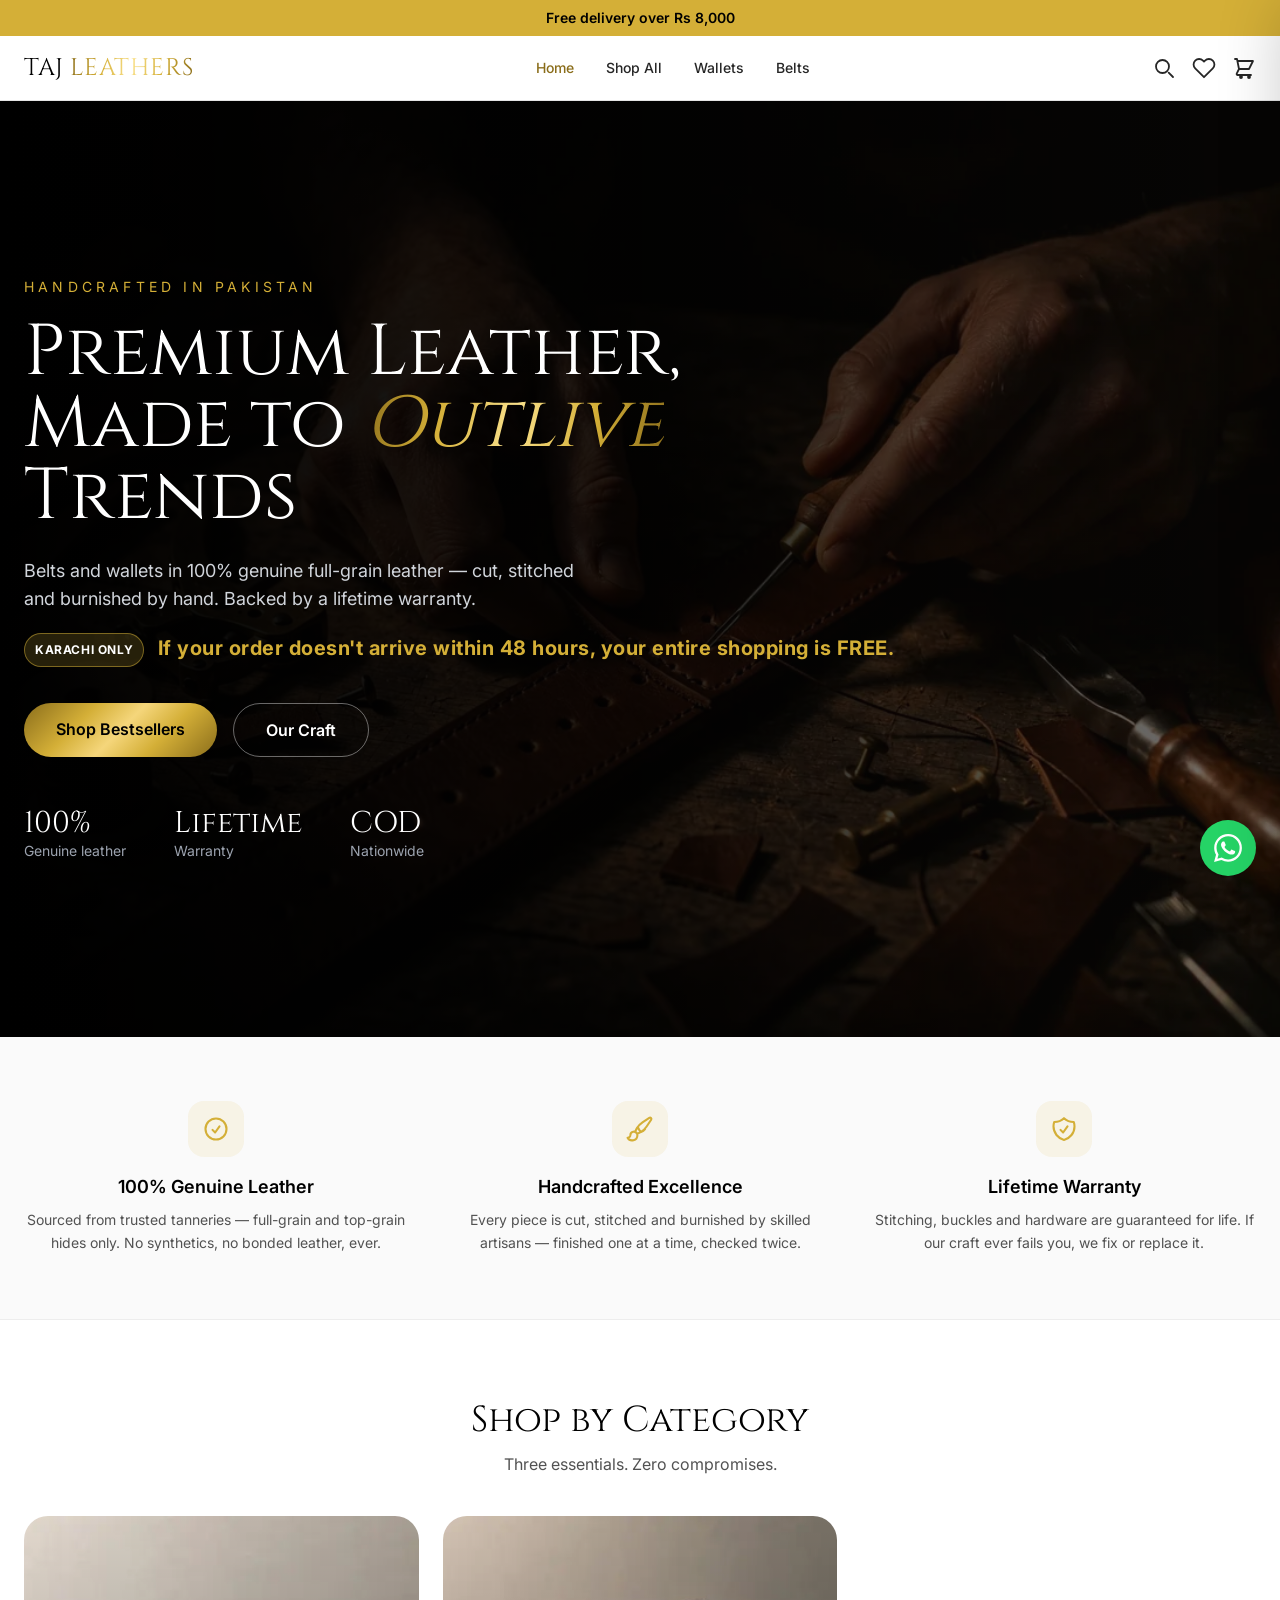
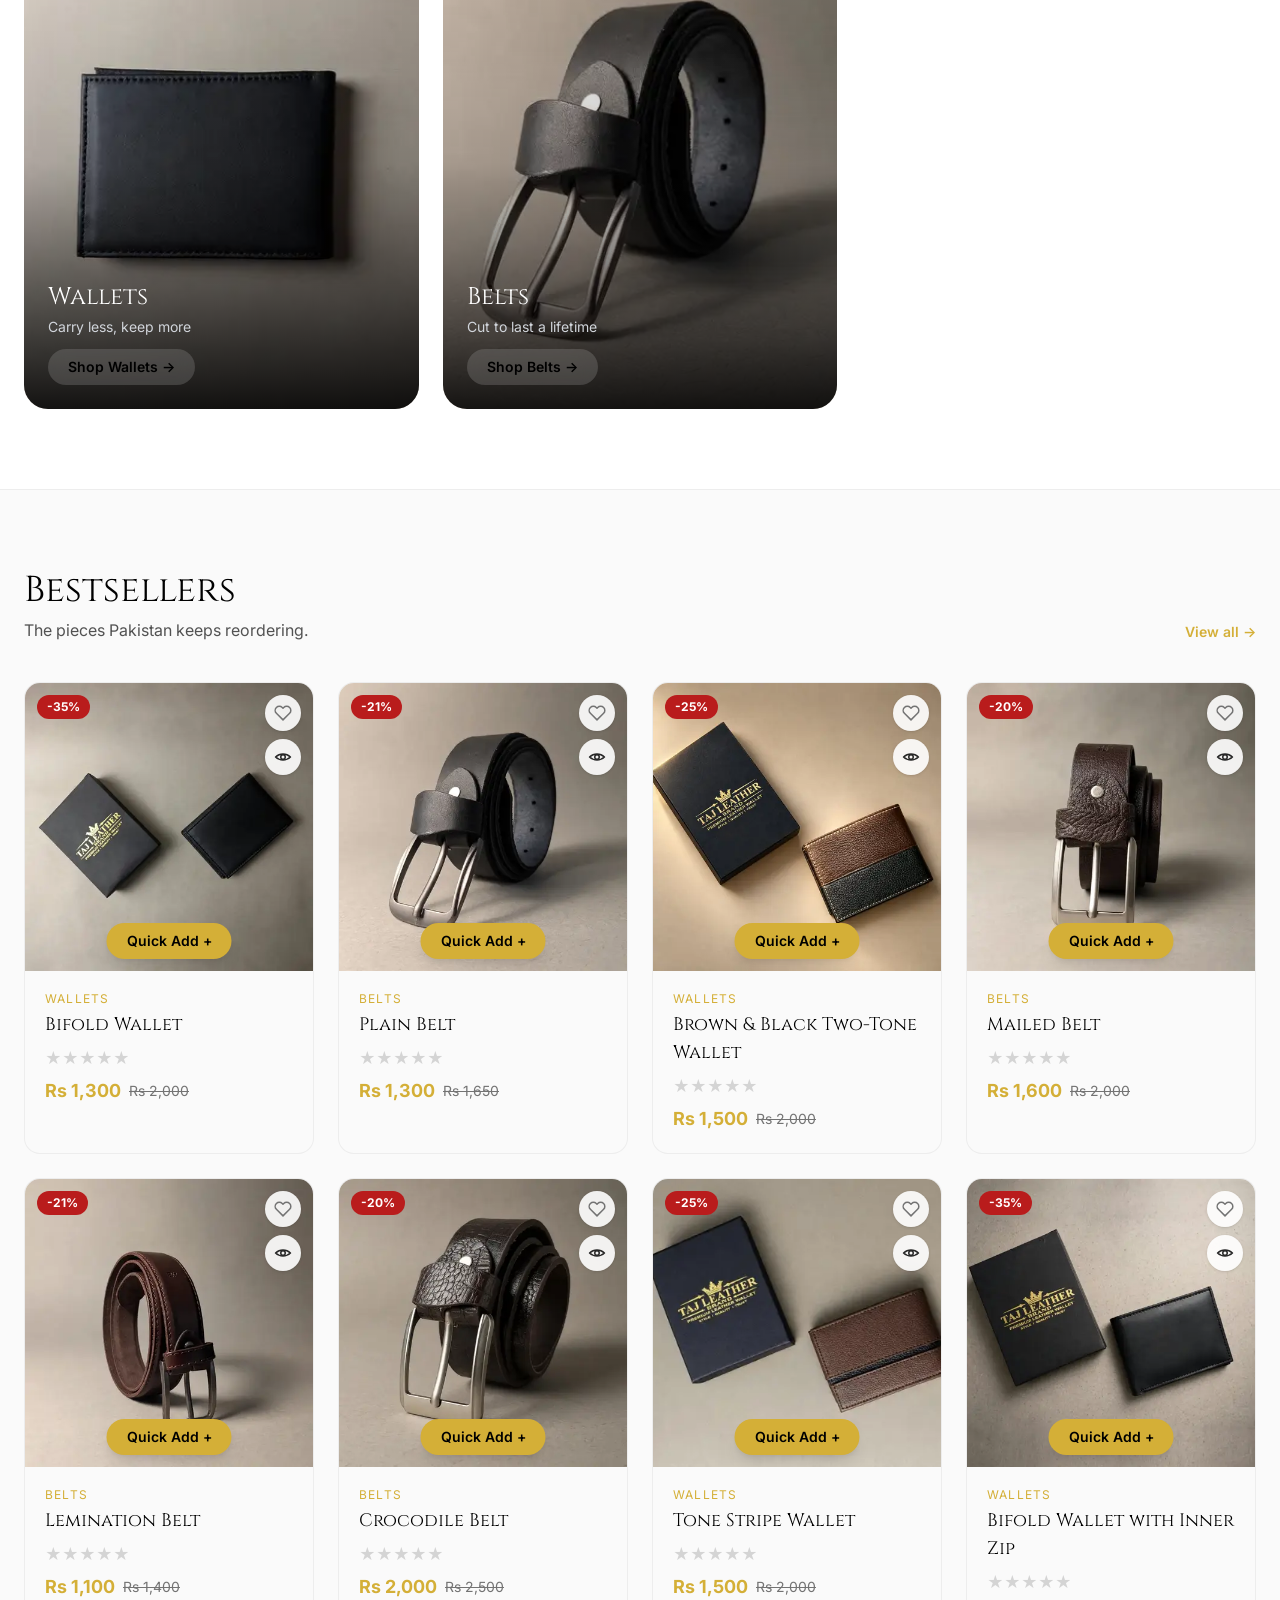
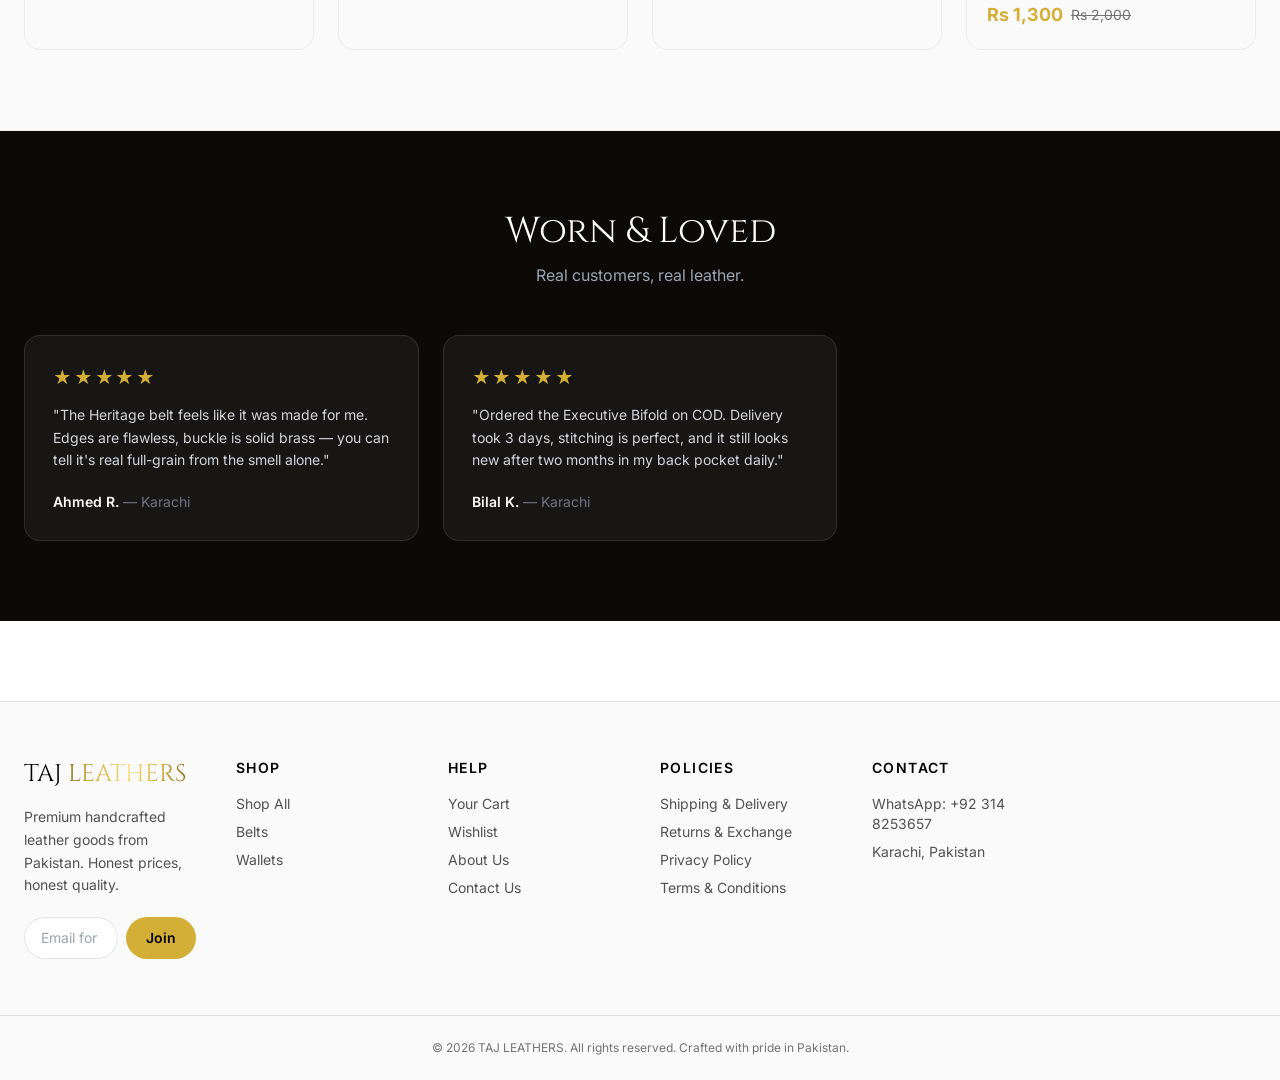
==== commit 4b84fea9: "Clarify 48-hour delivery guarantee as Karachi Only across all pages" ====
--- a/index.html
+++ b/index.html
@@ -55,7 +55,7 @@
       Belts and wallets in 100% genuine full-grain leather —
       cut, stitched and burnished by hand. Backed by a lifetime warranty.
     </p>
-    <p class="mt-5 text-[#D4AF37] font-bold text-lg sm:text-xl tracking-wide">If your order doesn't arrive within 48 hours, your entire shopping is FREE.</p>
+    <p class="mt-5 text-[#D4AF37] font-bold text-lg sm:text-xl tracking-wide"><span style="background: rgba(212,175,55,0.18); border: 1px solid rgba(212,175,55,0.5); color: #ffffff; padding: 2px 10px; border-radius: 9999px; font-size: 0.75rem; letter-spacing: 0.05em; text-transform: uppercase; display: inline-block; vertical-align: middle; margin-right: 8px;">Karachi Only</span> If your order doesn't arrive within 48 hours, your entire shopping is FREE.</p>
     <div class="mt-9 flex flex-wrap gap-4">
       <a href="leathers.html" class="gold-shine-bg gold-shine-btn text-black font-semibold px-8 py-3.5 rounded-full hover:bg-[#B8860B] transition">Shop Bestsellers</a>
       <a href="about.html" class="border border-white/40 text-white font-semibold px-8 py-3.5 rounded-full hover:border-[#D4AF37] hover:text-[#D4AF37] transition">Our Craft</a>
@@ -226,7 +226,7 @@
     <small>Handcrafted in Karachi, Pakistan</small>
     <h2>Premium leather, made to outlive trends.</h2>
     <p>Belts and wallets in 100% genuine full-grain leather — cut, stitched and burnished by hand. Backed by a lifetime warranty.</p>
-    <div class="g48"><svg viewBox="0 0 24 24"><path d="M3 6h11v10H3zM14 9h4l3 3v4h-7"/><circle cx="7" cy="17" r="2"/><circle cx="17" cy="17" r="2"/></svg><span>If your order doesn’t arrive within 48 hours, your entire shopping is FREE.</span></div>
+    <div class="g48"><svg viewBox="0 0 24 24"><path d="M3 6h11v10H3zM14 9h4l3 3v4h-7"/><circle cx="7" cy="17" r="2"/><circle cx="17" cy="17" r="2"/></svg><span><strong>Karachi Only:</strong> If your order doesn’t arrive within 48 hours, your entire shopping is FREE.</span></div>
     <div class="btns"><a class="btn gold" href="#m-best">Shop bestsellers</a><a class="btn ghost" href="#m-craft">Our craft</a></div>
     <div class="stats"><div>100%<span>Genuine leather</span></div><div>Lifetime<span>Warranty</span></div><div>COD<span>Nationwide</span></div></div>
   </div>
@@ -254,8 +254,8 @@
     <div class="grid" id="m-grid"></div>
   </section>
   <div class="band">
-    <h2>Delivered in 48 hours, or your order is free.</h2>
-    <p>Dispatch within 24 hours of confirmation. Cash on delivery across Pakistan.</p>
+    <h2>Karachi Only: Delivered in 48 hours, or your order is free.</h2>
+    <p>48-hour delivery guarantee is exclusively for Karachi. Cash on delivery across Pakistan.</p>
     <a class="btn gold" href="#m-best">Start shopping</a>
   </div>
   <section>
